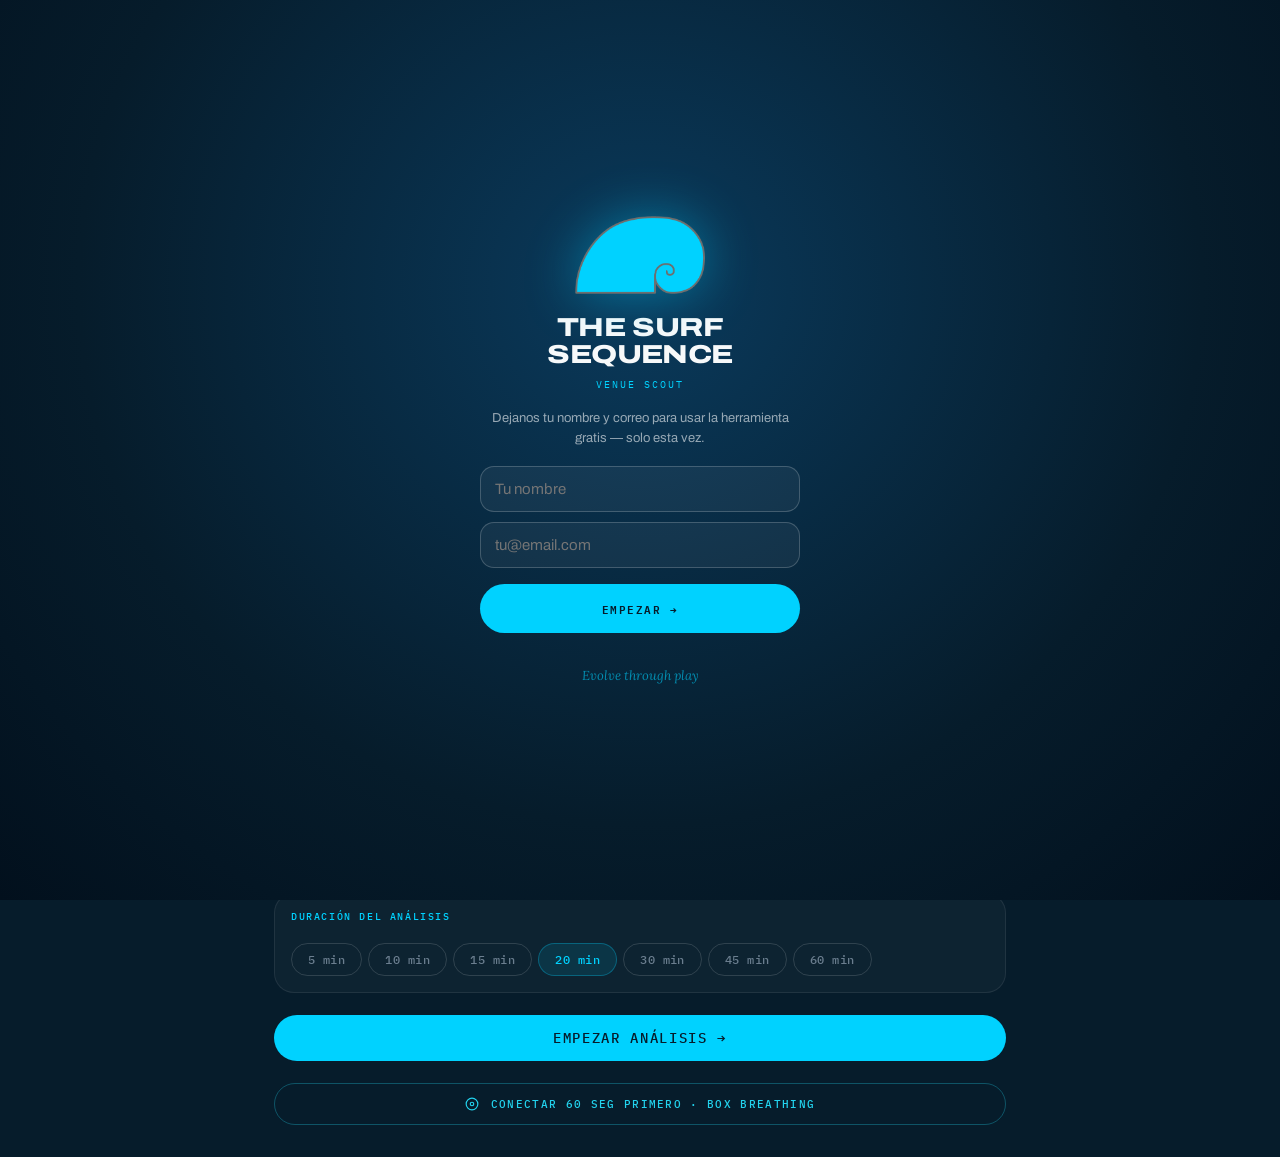
==== venue-scout/index.html @ 3d1662c9 "game: rider loses lineup position after catching; named peaks A-H (star tool, one-tap placement, per" ====
<!DOCTYPE html>
<html lang="es">
<head>
<meta charset="UTF-8">
<meta name="viewport" content="width=device-width, initial-scale=1, viewport-fit=cover, maximum-scale=1, user-scalable=no">
<meta name="apple-mobile-web-app-capable" content="yes">
<meta name="apple-mobile-web-app-status-bar-style" content="black-translucent">
<meta name="theme-color" content="#0A1628">
<title>Venue Scout · The Surf Sequence®</title>
<link rel="icon" href="tss-logo-wave.png?v=2" type="image/png">
<link rel="apple-touch-icon" href="tss-logo-wave.png?v=2">
<link rel="preconnect" href="https://fonts.googleapis.com">
<link rel="preconnect" href="https://fonts.gstatic.com" crossorigin>
<link href="https://fonts.googleapis.com/css2?family=Archivo:wdth,wght@75..125,400..900&family=IBM+Plex+Mono:wght@400;500;700&family=Lora:ital@1&display=swap" rel="stylesheet">
<style>
:root{
  --bg:#061C2B; --bg2:#0A2438; --bg3:#123049;
  --border:rgba(255,255,255,.08); --border2:rgba(255,255,255,.14);
  --text:#E8F0F5; --text-soft:#B8CCDF; --grey:#6B7E8F;
  --cyan:#00D2FF; --purple:#A855F7; --amber:#FFD166; --foam:#06D6A0; --coral:#FF6B6B;
  --gold:#F59E0B; --silver:#9CA3AF; --bronze:#B45309;
  --gold-text:#FCD34D; --silver-text:#D1D5DB; --bronze-text:#FBBF24;
}
*{box-sizing:border-box; -webkit-tap-highlight-color:transparent;}
html,body{margin:0; padding:0; background:var(--bg); color:var(--text); font-family:'Work Sans',system-ui,sans-serif; min-height:100vh; min-height:100dvh; overscroll-behavior:none; -webkit-font-smoothing:antialiased;}
h1,h2,h3{font-family:'Archivo',sans-serif; font-stretch:125%; text-transform:uppercase; letter-spacing:-0.02em; margin:0; font-weight:800;}
.serif{font-family:'Archivo',sans-serif; font-stretch:110%; font-weight:600; letter-spacing:.01em;}
button{font-family:inherit; cursor:pointer; border:none; background:none; color:inherit;}
input,textarea,select{font-family:inherit;}
.mono{font-family:'IBM Plex Mono',monospace;}

/* ---------- Layout ---------- */
.app{max-width:100%; min-height:100vh; min-height:100dvh; display:flex; flex-direction:column;}
.topbar{display:flex; justify-content:space-between; align-items:center; padding:16px 20px; border-bottom:1px solid var(--border); position:sticky; top:0; background:rgba(10,22,40,.94); backdrop-filter:blur(14px); -webkit-backdrop-filter:blur(14px); z-index:10;}
.brand-block{display:flex; align-items:center; gap:14px;}
.brand-logo{height:48px; width:auto; opacity:1;}
.brand-divider{width:1px; height:32px; background:var(--border2);}
.brand-tool{font-family:'Archivo',sans-serif; font-stretch:125%; font-weight:700; font-size:13px; color:var(--text-soft); letter-spacing:.6px; text-transform:uppercase;}
.brand-tool strong{color:var(--cyan); font-weight:700;}
.brand-ctx{font-family:'Work Sans',sans-serif; font-size:12px; color:var(--text-soft); display:none;}
.brand-ctx strong{color:var(--text); font-weight:600;}
@media(min-width:600px){ .brand-ctx{display:inline;} }
.menu-btn{padding:7px; border:1px solid var(--border2); border-radius:12px; color:var(--text-soft); display:inline-flex; align-items:center; justify-content:center; transition:all .15s;}
.menu-btn:hover{border-color:var(--cyan); color:var(--cyan);}
.menu-btn svg{width:16px; height:16px;}
.screen{padding:16px; flex:1; display:flex; flex-direction:column; gap:14px;}

/* ---------- Inputs ---------- */
.label{font-family:'IBM Plex Mono',monospace; font-size:10px; letter-spacing:.16em; text-transform:uppercase; color:var(--cyan); font-weight:500; margin-bottom:6px;}
.inp,.sel,.ta{width:100%; background:rgba(255,255,255,.04); border:1px solid var(--border2); border-radius:10px; padding:11px 14px; color:var(--text); font-size:14px;}
.inp:focus,.sel:focus,.ta:focus{outline:none; border-color:var(--cyan); background:rgba(0,210,255,.04);}
.ta{resize:vertical; min-height:64px; font-family:inherit;}

/* ---------- Chips ---------- */
.chips{display:flex; gap:6px; flex-wrap:wrap;}
.chip{font-family:'IBM Plex Mono',monospace; font-size:12px; letter-spacing:.04em; padding:8px 16px; border-radius:999px; background:rgba(0,210,255,.1); border:1.5px solid rgba(0,210,255,.3); color:var(--cyan); font-weight:500; cursor:pointer; user-select:none; transition:all .12s;}
.chip:active{transform:scale(.96);}
.chip.off{background:transparent; border:1px solid var(--border2); color:var(--grey);}
.chip.amber{background:rgba(245,158,11,.12); border-color:rgba(245,158,11,.4); color:var(--gold-text);}
.chip.purple{background:rgba(168,85,247,.12); border-color:rgba(168,85,247,.4); color:#C9B9E8;}

/* ---------- Buttons ---------- */
.btn{padding:13px 18px; border-radius:999px; font-family:'IBM Plex Mono',monospace; font-size:11px; letter-spacing:.12em; text-transform:uppercase; font-weight:500; transition:all .15s; display:inline-flex; align-items:center; justify-content:center; gap:6px;}
.btn:active{transform:scale(.97);}
.btn-cyan{background:var(--cyan); color:var(--bg);}
.btn-ghost{background:transparent; border:1px solid var(--border2); color:var(--text-soft);}
.btn-coral{background:rgba(252,165,165,.12); border:1px solid rgba(252,165,165,.4); color:var(--coral);}
.btn-block{width:100%;}
.btn-lg{padding:14px 18px; font-size:14px;}

/* ---------- Categories ---------- */
.cat-row{display:grid; grid-template-columns:1fr 1fr 1fr; gap:8px;}
.cat{padding:14px 6px; border-radius:12px; text-align:center; cursor:pointer; user-select:none; transition:all .15s; border:2.5px solid transparent;}
.cat:active{transform:scale(.97);}
.cat.on{transform:scale(1.03); box-shadow:0 0 0 3px rgba(255,255,255,.18);}
.cat-mejor{background:rgba(245,158,11,.18); border-color:var(--gold);}
.cat-media{background:rgba(156,163,175,.16); border-color:var(--silver);}
.cat-otra{background:rgba(180,83,9,.18); border-color:var(--bronze);}
.cat-lbl{font-size:11px; font-weight:700; letter-spacing:.8px;}
.cat-num{font-size:22px; font-weight:700; font-family:'IBM Plex Mono',monospace; margin-top:4px; line-height:1;}
.cat-mejor .cat-lbl,.cat-mejor .cat-num{color:var(--gold-text);}
.cat-media .cat-lbl,.cat-media .cat-num{color:var(--silver-text);}
.cat-otra .cat-lbl,.cat-otra .cat-num{color:var(--bronze-text);}

/* ---------- Toolbar ---------- */
.toolbar{display:flex; gap:6px; overflow-x:auto; -webkit-overflow-scrolling:touch; padding-bottom:4px;} .toolbar>*{flex:0 0 auto; min-width:62px;}
.tool{padding:9px 4px; border-radius:12px; text-align:center; font-size:10px; font-weight:700; border:1px solid var(--border2); color:var(--text-soft); cursor:pointer; user-select:none; letter-spacing:.4px; transition:all .12s; line-height:1.1;}
.tool:active{transform:scale(.96);}
.tool svg{display:block; margin:0 auto 3px; width:16px; height:16px;}
.tool.on{background:rgba(255,255,255,.08); border-color:currentColor;}
.tool.out{color:var(--purple);}
.tool.in{color:var(--gold);}
.tool.ori{color:var(--cyan);}
.tool.del{color:var(--coral);}
.tool.misma{color:var(--cyan); border-color:rgba(0,210,255,.4); background:rgba(0,210,255,.08);}

/* ---------- Timer ---------- */
.timer-bar{display:flex; justify-content:space-between; align-items:center; gap:12px;}
.timer-big{font-size:40px; font-weight:800; color:var(--text); font-family:'Archivo',sans-serif; font-stretch:125%; line-height:1;}
.timer-sub{font-size:11px; color:var(--grey); margin-top:3px;}
.timer-stop{font-size:13px; color:var(--coral); font-weight:600; padding:8px 14px; border:1px solid rgba(252,165,165,.4); border-radius:12px;}
.timer-warn{color:var(--gold-text) !important;}

/* ---------- Map ---------- */
.map-wrap{position:relative; background:#021126; border-radius:14px; overflow:hidden; touch-action:pan-y;}
.map-wrap svg{display:block; width:100%; height:auto; touch-action:pan-y; max-height:52vh;}
.map-wrap.drawing-mode, .map-wrap.drawing-mode svg{touch-action:none;}
.map-meta{display:flex; justify-content:space-between; align-items:center; font-size:11px; color:var(--grey); padding:4px 2px; font-family:'IBM Plex Mono',monospace;}
@media (min-width:1024px){
  .map-wrap svg{max-height:none;}
}

/* ---------- Section ---------- */
.section{background:rgba(247,249,250,.03); border:1px solid var(--border); border-radius:20px; padding:16px;}
.section-h{display:flex; justify-content:space-between; align-items:center; margin-bottom:10px;}
.section-t{font-family:'IBM Plex Mono',monospace; text-transform:uppercase; letter-spacing:.16em; font-weight:500; font-size:10px; color:var(--cyan); margin-bottom:10px;}

/* ---------- Recent waves list ---------- */
.recent{max-height:120px; overflow-y:auto; display:flex; flex-direction:column; gap:4px;}
.recent-item{display:flex; justify-content:space-between; align-items:center; padding:6px 10px; background:rgba(255,255,255,.04); border-radius:6px; font-size:12px;}
.recent-coord{font-family:'IBM Plex Mono',monospace; font-weight:700;}
.recent-time{color:var(--grey); font-size:11px;}

/* ---------- Modal ---------- */
.modal-overlay{position:fixed; inset:0; background:rgba(0,0,0,.78); display:flex; align-items:center; justify-content:center; z-index:200; backdrop-filter:blur(8px); padding:20px;}
.modal{background:var(--bg2); border:1px solid rgba(0,210,255,.2); border-radius:24px; padding:20px 20px 22px; max-width:440px; width:100%; max-height:90vh; overflow-y:auto;}
.modal-h{display:flex; justify-content:space-between; align-items:flex-start; gap:10px; margin-bottom:14px;}
.modal-t{font-family:'Archivo',sans-serif; font-stretch:125%; text-transform:uppercase; font-size:17px; font-weight:800;}
.modal-x{font-size:22px; color:var(--grey); padding:0 6px;}

/* ---------- Report ---------- */
.report-block{background:rgba(255,255,255,.025); border:1px solid var(--border); border-left:4px solid var(--gold); border-radius:0 12px 12px 0; padding:0; margin-bottom:10px; overflow:hidden;}
.report-block.silver{border-left-color:var(--silver);}
.report-block.bronze{border-left-color:var(--bronze);}
.report-cat-banner{display:flex; justify-content:space-between; align-items:center; padding:8px 14px; background:rgba(245,158,11,.08); border-bottom:1px solid var(--border);}
.report-block.silver .report-cat-banner{background:rgba(156,163,175,.06);}
.report-block.bronze .report-cat-banner{background:rgba(180,83,9,.06);}
.report-cat-lbl{font-size:11px; font-weight:700; letter-spacing:1px; color:var(--gold-text);}
.report-block.silver .report-cat-lbl{color:var(--silver-text);}
.report-block.bronze .report-cat-lbl{color:var(--bronze-text);}
.report-cat-meta{font-size:11px; color:var(--text-soft); font-family:'IBM Plex Mono',monospace;}
.report-hero{padding:18px 16px 14px; text-align:center;}
.report-hero-coord{font-family:'IBM Plex Mono',monospace; font-size:44px; font-weight:700; color:var(--gold-text); line-height:.95; letter-spacing:-.02em;}
.report-block.silver .report-hero-coord{color:var(--silver-text);}
.report-block.bronze .report-hero-coord{color:var(--bronze-text);}
.report-hero-arrow{color:var(--text-soft); font-size:22px; font-weight:300; margin:0 12px;}
.report-hero-time{font-family:'IBM Plex Mono',monospace; font-size:24px; font-weight:600; color:var(--text);}
.report-hero-row{display:flex; align-items:baseline; justify-content:center; flex-wrap:wrap;}
.report-hero-sub{font-size:13px; color:var(--text-soft); margin-top:6px; line-height:1.4;}
.report-hero-sub strong{color:var(--text); font-weight:500;}
.report-strip{display:flex; gap:8px; padding:10px 14px; border-top:1px solid var(--border); flex-wrap:wrap;}
.report-pill{font-size:11px; padding:4px 10px; border-radius:14px; background:rgba(255,255,255,.04); border:1px solid var(--border); color:var(--text-soft);}
.report-pill strong{color:var(--text); font-weight:600;}
.report-pill.foam{background:rgba(52,211,153,.12); border-color:rgba(52,211,153,.3); color:var(--foam);}
.report-pill.amber{background:rgba(245,158,11,.12); border-color:rgba(245,158,11,.3); color:var(--gold-text);}
.report-pill.coral{background:rgba(252,165,165,.12); border-color:rgba(252,165,165,.3); color:var(--coral);}
.report-alt-section{padding:10px 14px 14px; border-top:1px solid var(--border);}
.report-alt-title{font-size:10px; font-weight:700; letter-spacing:1.2px; color:var(--cyan); margin-bottom:8px;}
.report-alt-row{display:flex; align-items:center; gap:10px; padding:8px 0; font-size:12px; color:var(--text-soft);}
.report-alt-row + .report-alt-row{border-top:1px dashed var(--border);}
.report-alt-num{display:inline-flex; align-items:center; justify-content:center; width:22px; height:22px; background:rgba(0,210,255,.15); color:var(--cyan); border-radius:50%; font-family:'IBM Plex Mono',monospace; font-size:11px; font-weight:700; flex-shrink:0;}
.report-alt-coord{font-family:'IBM Plex Mono',monospace; font-weight:700; color:var(--text); min-width:42px;}
.report-alt-refs{flex:1; min-width:0; color:var(--grey); font-size:11px;}
.report-alt-data{font-family:'IBM Plex Mono',monospace; font-size:11px; color:var(--text-soft);}
.plan-card{background:rgba(0,210,255,.08); border:1px solid rgba(0,210,255,.3); border-radius:12px; padding:14px 16px; margin-top:14px;}
.plan-h{font-size:11px; font-weight:700; color:var(--cyan); letter-spacing:1px; margin-bottom:8px;}
.plan-line{font-size:13px; color:var(--text-soft); margin-top:5px; line-height:1.5;}
.plan-line strong{color:var(--text); font-weight:600;}
.plan-line.win strong{color:var(--foam);}

/* ---------- Score sliders ---------- */
.score-row{display:grid; grid-template-columns:30px 1fr 50px; align-items:center; gap:12px; margin-bottom:10px;}
.score-row input[type=range]{width:100%; -webkit-appearance:none; background:transparent;}
.score-row input[type=range]::-webkit-slider-runnable-track{height:8px; background:rgba(255,255,255,.08); border-radius:4px;}
.score-row input[type=range]::-webkit-slider-thumb{-webkit-appearance:none; width:20px; height:20px; border-radius:50%; background:var(--cyan); margin-top:-6px; box-shadow:0 0 0 3px rgba(0,210,255,.18);}
.score-val{font-family:'IBM Plex Mono',monospace; font-weight:700; text-align:right; font-size:15px;}

/* ---------- Empty ---------- */
.empty{text-align:center; padding:40px 20px; color:var(--grey);}

/* ---------- Tablet landscape (≥1024px, landscape) ---------- */
@media (min-width:1024px){
  .app{flex-direction:column;}
  .topbar{padding:14px 24px;}
  .brand{font-size:14px;}
  .screen{padding:20px 24px 32px; max-width:1280px; width:100%; margin:0 auto;}
  .screen.observe{display:grid; grid-template-columns:minmax(440px, 1fr) minmax(520px, 1.05fr); gap:20px; align-items:start;}
  .screen.observe > .section:first-of-type{grid-column:1; grid-row:1;}
  .screen.observe > .map-wrap{grid-column:2; grid-row:1 / span 2; position:sticky; top:80px; max-height:calc(100vh - 100px); display:flex; align-items:center;}
  .screen.observe > .map-wrap svg{max-height:calc(100vh - 100px); width:100%; height:auto; max-width:none;}
  .screen.observe > .section:last-of-type{grid-column:1; grid-row:2;}
  .screen.setup, .screen.report{max-width:780px;}
  .cat{padding:18px 6px;}
  .cat-lbl{font-size:13px;}
  .cat-num{font-size:28px; margin-top:6px;}
  .tool{padding:11px 4px; font-size:11px;}
  .tool svg{width:18px; height:18px;}
  .timer-big{font-size:52px;}
  .timer-stop{font-size:14px; padding:10px 18px;}
}
@media (min-width:1280px){
  .screen.observe{grid-template-columns:minmax(480px, 1fr) minmax(620px, 1.15fr);}
}

/* Hide scrollbar */
.recent::-webkit-scrollbar{width:5px;}
.recent::-webkit-scrollbar-thumb{background:rgba(255,255,255,.1); border-radius:5px;}

/* SVG cell highlight on tap */
.cell-hit{fill:rgba(0,210,255,.18); transition:opacity .2s; pointer-events:none;}

/* Toast */
.toast{position:fixed; bottom:24px; left:50%; transform:translateX(-50%); background:var(--bg3); border:1px solid var(--cyan); color:var(--text); padding:10px 18px; border-radius:24px; font-size:13px; font-weight:600; z-index:500; box-shadow:0 6px 24px rgba(0,0,0,.4); animation:toastIn .3s ease-out;}
@keyframes toastIn{from{opacity:0; transform:translate(-50%,12px);} to{opacity:1; transform:translate(-50%,0);}}

/* Box breathing screen */
.breath-screen{position:fixed; inset:0; background:radial-gradient(ellipse at center, #0a3a5c 0%, #021126 70%, #000a18 100%); display:flex; flex-direction:column; align-items:center; justify-content:center; z-index:900; padding:24px;}
.breath-intro{font-family:'Archivo',sans-serif; font-stretch:125%; font-weight:800; text-transform:uppercase; letter-spacing:-0.01em; font-size:24px; color:var(--text); text-align:center; line-height:1.15; max-width:520px; margin-bottom:10px;}
.breath-tagline{font-family:'Lora',serif; font-style:italic; font-size:14px; color:rgba(0,210,255,.75); text-align:center; margin-bottom:26px;}
.breath-logo{height:40px; width:auto; margin-bottom:22px; opacity:.95;}
.breath-circle-wrap{position:relative; width:240px; height:240px; display:flex; align-items:center; justify-content:center;}
.breath-circle{position:absolute; width:120px; height:120px; border-radius:50%; background:rgba(0,210,255,.12); border:2px solid rgba(0,210,255,.55); transition:transform 4s cubic-bezier(.5,.0,.5,1), background 4s ease, border-color 4s ease;}
.breath-circle.in{transform:scale(1.9); background:rgba(34,211,238,.25); border-color:#22D3EE;}
.breath-circle.hold{transform:scale(1.9); background:rgba(34,211,238,.18); border-color:#22D3EE;}
.breath-circle.out{transform:scale(1); background:rgba(0,210,255,.12); border-color:rgba(0,210,255,.55);}
.breath-circle.holdout{transform:scale(1); background:rgba(0,210,255,.08); border-color:rgba(0,210,255,.4);}
.breath-phase{position:absolute; font-family:'IBM Plex Mono',monospace; font-weight:500; letter-spacing:.2em; text-transform:uppercase; font-size:20px; color:var(--text); pointer-events:none;}
.breath-meta{margin-top:32px; font-family:'IBM Plex Mono',monospace; font-size:12px; color:var(--text-soft); letter-spacing:1.5px;}
.breath-skip{margin-top:24px; font-size:12px; color:var(--text-soft); padding:8px 18px; border:1px solid var(--border2); border-radius:20px; transition:all .15s;}
.breath-skip:hover{color:var(--text); border-color:var(--text-soft);}
</style>
</head>
<body>
<div id="brandSplash" style="position:fixed;inset:0;z-index:9999;background:radial-gradient(ellipse at 50% 32%, #0a3a5c 0%, #061C2B 62%, #02101d 100%);display:flex;flex-direction:column;align-items:center;justify-content:center;animation:splashOut .5s ease 1.9s forwards;pointer-events:none;">
  <img src="tss-wave.png?v=1" alt="" style="width:190px;height:auto;filter:drop-shadow(0 0 34px rgba(0,210,255,.4));">
  <div style="font-family:'Archivo',sans-serif;font-stretch:125%;font-weight:800;text-transform:uppercase;letter-spacing:-0.02em;font-size:34px;line-height:1.04;color:#F7F9FA;text-align:center;margin-top:26px;">The Surf<br>Sequence</div>
  <div style="font-family:'IBM Plex Mono',monospace;text-transform:uppercase;letter-spacing:.2em;font-size:11px;color:#00D2FF;margin-top:14px;">Venue Scout</div>
  <div style="font-family:'Lora',serif;font-style:italic;font-size:14px;color:rgba(0,210,255,.7);margin-top:24px;">Evolve through play</div>
</div>
<style>@keyframes splashOut{to{opacity:0;visibility:hidden;}}</style>
<div class="app" id="app"></div>

<script>
/* ════════════════════════════════════════════════════════════════════
   VENUE SCOUT · TSS — standalone v1
   Una herramienta de análisis de spots para coach/atleta de surf comp.
   Estado en localStorage. Sin red. Funciona offline en la beach.
   ════════════════════════════════════════════════════════════════════ */

const STORAGE_KEY = 'tss_venue_scout_v1';
const GRID_ROWS = 17;
const GRID_COLS = 15;
const ROW_LETTERS = ['A','B','C','D','E','F','G','H','J','K','L','M','N','O','P','Q','R'].slice(0, GRID_ROWS);

/* Catálogo de hazards. Cada uno tiene: id (persistente), label, svg (paths Lucide-style
   dentro de un viewBox 24×24), color, cat (agrupación en el modal). El svg se renderiza
   escalado dentro de un círculo del color en el mapa. */
const HAZARDS = [
  { id:'rip',      label:'Corriente',    cat:'Peligros físicos',   color:'#00D2FF', directional:true, svg:'<line x1="12" y1="21" x2="12" y2="6"/><polyline points="6 12 12 6 18 12"/><polyline points="6 18 12 12 18 18"/>' },
  { id:'rocks',    label:'Piedras',      cat:'Peligros físicos',   color:'#B8CCDF', svg:'<ellipse cx="7" cy="17" rx="4.5" ry="3.5"/><ellipse cx="15" cy="13" rx="6" ry="4.5"/><ellipse cx="20" cy="18" rx="3" ry="2.5"/>' },
  { id:'coral',    label:'Coral / fondo',cat:'Peligros físicos',   color:'#FCA5A5', svg:'<path d="M12 22V10"/><path d="M12 14c-2-2-4-2-5 0"/><path d="M12 14c2-2 4-2 5 0"/><path d="M12 18c-2-2-3.5-2-5 0"/><path d="M12 18c2-2 3.5-2 5 0"/><circle cx="12" cy="8" r="2"/>' },
  { id:'danger',   label:'Peligro',      cat:'Peligros físicos',   color:'#F59E0B', svg:'<path d="m21.73 18-8-14a2 2 0 0 0-3.48 0l-8 14A2 2 0 0 0 4 21h16a2 2 0 0 0 1.73-3Z"/><line x1="12" y1="9" x2="12" y2="13"/><line x1="12" y1="17" x2="12.01" y2="17"/>' },
  { id:'crowd',    label:'Crowd',        cat:'Otros humanos',      color:'#A855F7', svg:'<path d="M16 21v-2a4 4 0 0 0-4-4H6a4 4 0 0 0-4 4v2"/><circle cx="9" cy="7" r="4"/><path d="M22 21v-2a4 4 0 0 0-3-3.87"/><path d="M16 3.13a4 4 0 0 1 0 7.75"/>' },
  { id:'judges',   label:'Jueces',       cat:'Otros humanos',      color:'#00D2FF', svg:'<path d="m14 12-8.5 8.5a2.12 2.12 0 1 1-3-3L11 9"/><path d="M15 13 9 7l4-4 6 6h3a8 8 0 0 1-7 7z"/>' },
  { id:'buoy',     label:'Boya',         cat:'Otros humanos',      color:'#E8F0F5', svg:'<circle cx="12" cy="12" r="10"/><line x1="22" y1="12" x2="18" y2="12"/><line x1="6" y1="12" x2="2" y2="12"/><line x1="12" y1="6" x2="12" y2="2"/><line x1="12" y1="22" x2="12" y2="18"/>' },
  { id:'camera',   label:'Cámara',       cat:'Otros humanos',      color:'#6B7E8F', svg:'<path d="M23 19a2 2 0 0 1-2 2H3a2 2 0 0 1-2-2V8a2 2 0 0 1 2-2h4l2-3h6l2 3h4a2 2 0 0 1 2 2z"/><circle cx="12" cy="13" r="4"/>' },
  { id:'marine',   label:'Vida marina',  cat:'Naturaleza y agua',  color:'#34D399', svg:'<path d="M6.5 12c.94-3.46 4.94-6 8.5-6 3.56 0 6.06 2.54 7 6-.94 3.47-3.44 6-7 6s-7.56-2.53-8.5-6Z"/><path d="M18 12v.5"/><path d="M16 17.93a9.77 9.77 0 0 1 0-11.86"/><path d="M7 10.67C7 8 5.58 5.97 2.73 5.5c-1 1.5-1 5 .23 6.5-1.24 1.5-1.24 5-.23 6.5C5.58 18.03 7 16 7 13.33"/>' },
  { id:'freshwater',label:'Agua dulce',  cat:'Naturaleza y agua',  color:'#00D2FF', svg:'<path d="M12 22a7 7 0 0 0 7-7c0-2-1-3.9-3-5.5s-3.5-4-4-6.5c-.5 2.5-2 4.9-4 6.5C6 11.1 5 13 5 15a7 7 0 0 0 7 7z"/>' },
  { id:'wind',     label:'Viento',       cat:'Naturaleza y agua',  color:'#B8CCDF', svg:'<path d="M17.7 7.7a2.5 2.5 0 1 1 1.8 4.3H2"/><path d="M9.6 4.6A2 2 0 1 1 11 8H2"/><path d="M12.6 19.4A2 2 0 1 0 14 16H2"/>' },
  { id:'lifeguard',label:'Salvavidas',   cat:'Seguridad',          color:'#34D399', svg:'<circle cx="12" cy="12" r="10"/><path d="m4.93 4.93 4.24 4.24"/><path d="m14.83 9.17 4.24-4.24"/><path d="m14.83 14.83 4.24 4.24"/><path d="m9.17 14.83-4.24 4.24"/><circle cx="12" cy="12" r="4"/>' },
  { id:'safeentry',label:'Entrada segura',cat:'Seguridad',         color:'#34D399', svg:'<path d="M20 13c0 5-3.5 7.5-7.66 8.95a1 1 0 0 1-.67-.01C7.5 20.5 4 18 4 13V6a1 1 0 0 1 1-1c2 0 4.5-1.2 6.24-2.72a1.17 1.17 0 0 1 1.52 0C14.51 3.81 17 5 19 5a1 1 0 0 1 1 1z"/><path d="m9 12 2 2 4-4"/>' },
  { id:'meeting',  label:'Punto reunión',cat:'Seguridad',          color:'#F59E0B', svg:'<path d="M18 21a8 8 0 0 0-16 0"/><circle cx="10" cy="8" r="5"/><path d="M22 20c0-3.37-2-6.5-4-8a5 5 0 0 0-.45-8.3"/>' },
];
const HAZARD_MAP = Object.fromEntries(HAZARDS.map(h => [h.id, h]));

/* Belts TSS · el belt del atleta lleva implícito nivel, capacidades y qué olas debería buscar.
   Reemplaza al bloque anterior de nivel/objetivo/intención/hazards del perfil (v1.7). */
const BELTS = [
  { id:'white',  label:'Blanca',   color:'#E8F0F5', txt:'#0A1628' },
  { id:'yellow', label:'Amarilla', color:'#F5C518', txt:'#0A1628' },
  { id:'blue',   label:'Azul',     color:'#1E6FBF', txt:'#FFFFFF' },
  { id:'purple', label:'Morada',   color:'#7B4FBE', txt:'#FFFFFF' },
  { id:'brown',  label:'Marrón',   color:'#7D4E27', txt:'#FFFFFF' },
  { id:'black',  label:'Negra',    color:'#111111', txt:'#FFFFFF' },
];
const BELT_MAP = Object.fromEntries(BELTS.map(b => [b.id, b]));

let state = {
  screen: 'setup',
  config: { spotName: '', date: todayStr(), conditions: { sizeFt:5, tideLevel:60, tideDir:'bajando', wind:'offshore suave', period:'14s' }, durationMin: 20, mode: 'comp', surferProfile: { name:'', belt:null } },
  map: { lines: { outside:null, inside:null, orilla:null }, refs: [], photoDataUrl:null, photoOpacity:0.7, freehand:[], entryPoint:null, exitPoint:null, hazards:[] },
  waves: [],   // { id, gridCol(1-12), gridRow(1-N), category('mejor'|'media'|'otra'), ts(ms desde inicio), absTime }
  timer: { startedAt:null, durationMs:null, paused:false, finished:false },
  activeMode: 'mejor',  // mejor | media | otra | line-out | line-in | line-ori | ref | erase | draw
  activeDirection: null,  // 'L' | 'R' | null — sticky modifier; cada wave hereda este valor
  activePrediction: null, // {col, row} — predicción pendiente esperando próxima MEJOR
  predictionStats: { tried:0, hit:0, near:0 },
  pendingLineStart: null,
  pendingRipStart: null,   // {x,y} · primer tap para dibujar corriente direccional
  closing: { description:'', scores: { mejor:8.5, media:6.5, otra:5.0 }, heatObjective:14.5, heatDurationMin:25 },
  rapidMode: true  // true (default) = tap primero, asignás score después · el score auto-clasifica
};

function todayStr(){ const d=new Date(); return d.getFullYear()+'-'+String(d.getMonth()+1).padStart(2,'0')+'-'+String(d.getDate()).padStart(2,'0'); }
function nowMs(){ return Date.now(); }
function fmtMMSS(ms){ if(ms<0) ms=0; const s=Math.floor(ms/1000); return String(Math.floor(s/60)).padStart(2,'0')+':'+String(s%60).padStart(2,'0'); }
function fmtHM(ms){ const s=Math.floor(ms/1000); const m=Math.floor(s/60); const sec=s%60; return m+':'+String(sec).padStart(2,'0'); }
function fmtClock(d){ d=new Date(d); return String(d.getHours()).padStart(2,'0')+':'+String(d.getMinutes()).padStart(2,'0')+':'+String(d.getSeconds()).padStart(2,'0'); }
function uid(){ return Math.random().toString(36).slice(2,10); }
function colToLetter(c){ /* placeholder, columnas siguen siendo numéricas */ return c; }
function rowToLetter(r){ return ROW_LETTERS[r-1] || '?'; }
function pointToCell(pt){
  if(!pt) return null;
  const cellW = MAP_W / GRID_COLS;
  const cellH = MAP_H / GRID_ROWS;
  const col = Math.max(1, Math.min(GRID_COLS, Math.floor(pt.x / cellW) + 1));
  const row = Math.max(1, Math.min(GRID_ROWS, Math.floor(pt.y / cellH) + 1));
  return rowToLetter(row) + col;
}
function coordLbl(w){ return rowToLetter(w.gridRow)+w.gridCol; }

function save(){ try{ localStorage.setItem(STORAGE_KEY, JSON.stringify(state)); }catch(e){ console.warn(e); } }
function load(){
  try{
    const s = localStorage.getItem(STORAGE_KEY);
    if(!s) return;
    const parsed = JSON.parse(s);
    if(!parsed || !parsed.screen) return;
    // Migración v1 → v1.1: condiciones de string a slider numérico
    const c = parsed.config && parsed.config.conditions;
    if(c){
      if(c.size !== undefined && c.sizeFt === undefined){
        const m = String(c.size).match(/([\d.]+)/);
        const meters = m ? parseFloat(m[1]) : 1.5;
        c.sizeFt = Math.max(1, Math.min(12, Math.round(meters * 3.28)));
        delete c.size;
      }
      if(c.tide !== undefined && c.tideLevel === undefined){
        const tideMap = { 'baja':10, 'media':50, 'alta':90 };
        c.tideLevel = tideMap[c.tide] !== undefined ? tideMap[c.tide] : 50;
        c.tideDir = c.tide === 'subiendo' ? 'subiendo' : c.tide === 'bajando' ? 'bajando' : 'parada';
        delete c.tide;
      }
      if(c.sizeFt === undefined) c.sizeFt = 5;
      if(c.tideLevel === undefined) c.tideLevel = 60;
      if(c.tideDir === undefined) c.tideDir = 'bajando';
    }
    // Migración v1.4 → v1.5: agregar map.hazards si no existe
    if(parsed.map && !Array.isArray(parsed.map.hazards)) parsed.map.hazards = [];
    // Migración v1.5 → v1.6: modo de análisis + perfil del surfista
    if(parsed.config){
      if(!parsed.config.mode) parsed.config.mode = 'comp';
      if(!parsed.config.surferProfile) parsed.config.surferProfile = { name:'', belt:null };
      const sp = parsed.config.surferProfile;
      // Migración v1.7 → v1.8: colapsar el perfil a solo name+belt. Los campos
      // level/focus/intention/goal/conditionsMatch/hazards se descartan (el belt
      // ya lleva implícito el nivel según método TSS). Los hazards del reporte
      // vienen de state.map.hazards, no del setup.
      if(sp.belt === undefined) sp.belt = null;
      ['level','focus','intention','goal','conditionsMatch','hazards','concerns'].forEach(k => { if(k in sp) delete sp[k]; });
    }
    state = parsed;
  } catch(e){ console.warn('load() failed', e); }
}
function reset(){ if(!confirm('¿Borrar el análisis actual y empezar de cero?')) return; localStorage.removeItem(STORAGE_KEY); location.reload(); }

function openAppMenu(){
  let m = document.querySelector('.modal-overlay'); if(m) m.remove();
  m = document.createElement('div'); m.className='modal-overlay';
  m.innerHTML = `<div class="modal" style="max-width:340px;">
    <div class="modal-h">
      <div>
        <div class="modal-t">Opciones</div>
        <div style="font-size:11px;color:var(--grey);margin-top:2px;font-family:'IBM Plex Mono',monospace;">v1.4</div>
      </div>
      <button class="modal-x" onclick="this.closest('.modal-overlay').remove()">×</button>
    </div>
    <div style="display:flex;flex-direction:column;gap:6px;">
      ${state.screen!=='setup' ? `<button class="btn btn-ghost btn-block" style="justify-content:flex-start;padding:14px 16px;" onclick="this.closest('.modal-overlay').remove();state.screen='setup';save();render();"><svg width="16" height="16" viewBox="0 0 24 24" fill="none" stroke="currentColor" stroke-width="2" style="margin-right:10px;"><polyline points="15 18 9 12 15 6"/></svg>Volver al setup</button>`:''}
      <button class="btn btn-ghost btn-block" style="justify-content:space-between;padding:14px 16px;" onclick="toggleRapidMode(this)">
        <span style="display:inline-flex;align-items:center;"><svg width="16" height="16" viewBox="0 0 24 24" fill="none" stroke="currentColor" stroke-width="2" stroke-linecap="round" stroke-linejoin="round" style="margin-right:10px;"><polygon points="13 2 3 14 12 14 11 22 21 10 12 10 13 2"/></svg>Score auto-clasifica · tap primero, score después</span>
        <span style="font-size:11px;padding:3px 10px;border-radius:12px;background:${state.rapidMode?'rgba(52,211,153,.18)':'rgba(255,255,255,.06)'};color:${state.rapidMode?'var(--foam)':'var(--text-soft)'};font-weight:700;">${state.rapidMode?'ON':'OFF'}</span>
      </button>
      <button class="btn btn-ghost btn-block" style="justify-content:flex-start;padding:14px 16px;" onclick="this.closest('.modal-overlay').remove();window.print();"><svg width="16" height="16" viewBox="0 0 24 24" fill="none" stroke="currentColor" stroke-width="2" style="margin-right:10px;"><polyline points="6 9 6 2 18 2 18 9"/><path d="M6 18H4a2 2 0 0 1-2-2v-5a2 2 0 0 1 2-2h16a2 2 0 0 1 2 2v5a2 2 0 0 1-2 2h-2"/><rect x="6" y="14" width="12" height="8"/></svg>Imprimir / guardar PDF</button>
      <button class="btn btn-coral btn-block" style="justify-content:flex-start;padding:14px 16px;" onclick="this.closest('.modal-overlay').remove();reset();"><svg width="16" height="16" viewBox="0 0 24 24" fill="none" stroke="currentColor" stroke-width="2" style="margin-right:10px;"><polyline points="3 6 5 6 21 6"/><path d="M19 6v14a2 2 0 0 1-2 2H7a2 2 0 0 1-2-2V6"/></svg>Nuevo análisis (borra el actual)</button>
    </div>
    <div style="margin-top:14px;padding-top:14px;border-top:1px solid var(--border);font-size:10px;color:var(--grey);text-align:center;letter-spacing:.5px;line-height:1.6;">
      The Surf Sequence®<br>
      <span style="font-family:'IBM Plex Mono',monospace;font-size:9px;">venue scout · standalone</span>
    </div>
  </div>`;
  m.onclick = e => { if(e.target===m) m.remove(); };
  document.body.appendChild(m);
}

function toast(msg, ms=1800){ const t=document.createElement('div'); t.className='toast'; t.textContent=msg; document.body.appendChild(t); setTimeout(()=>t.remove(), ms); }

/* ════════════════════════════════════════════════════════════════════
   RENDER ROUTER
   ════════════════════════════════════════════════════════════════════ */
function render(){
  const app = document.getElementById('app');
  const ctx = state.config.spotName
    ? `<span class="brand-ctx"><strong>${esc(state.config.spotName)}</strong>${state.screen!=='setup'?` · ${state.config.date}`:''}</span>`
    : '';
  const topbar = `<header class="topbar">
    <div class="brand-block">
      <img src="tss-wave.png?v=1" alt="The Surf Sequence" style="height:40px;width:auto;">
      <div>
        <div style="font-family:'Archivo',sans-serif;font-stretch:125%;font-weight:800;text-transform:uppercase;letter-spacing:-0.02em;font-size:16px;line-height:1;color:var(--text);">The Surf Sequence</div>
        <div style="font-family:'IBM Plex Mono',monospace;text-transform:uppercase;letter-spacing:.18em;font-size:9px;color:var(--cyan);margin-top:4px;">Venue Scout · análisis táctico</div>
      </div>
    </div>
    <div style="display:flex;gap:10px;align-items:center;">
      ${ctx}
      <button class="menu-btn" onclick="openAppMenu()" aria-label="Menu" title="Opciones">
        <svg viewBox="0 0 24 24" fill="none" stroke="currentColor" stroke-width="2" stroke-linecap="round" stroke-linejoin="round"><line x1="3" y1="6" x2="21" y2="6"/><line x1="3" y1="12" x2="21" y2="12"/><line x1="3" y1="18" x2="21" y2="18"/></svg>
      </button>
    </div>
  </header>`;
  let body = '';
  if(state.screen === 'setup') body = renderSetup();
  else if(state.screen === 'observe') body = renderObserve();
  else if(state.screen === 'report') body = renderReport();
  app.innerHTML = topbar + body;
  if(state.screen === 'observe') attachMapHandlers();
}

/* ════════════════════════════════════════════════════════════════════
   1. SETUP
   ════════════════════════════════════════════════════════════════════ */
const WIND_OPTS = ['offshore fuerte','offshore suave','sin viento','onshore suave','onshore fuerte','crosshore'];
const PERIOD_OPTS = ['<8s','8-10s','10-12s','12-14s','14s','15-17s','17s+'];
const DUR_OPTS = [5,10,15,20,30,45,60];

function sizeLabel(ft){
  ft = Number(ft) || 0;
  let qual = '';
  if(ft<=1.5) qual = 'ankle';
  else if(ft<=2.5) qual = 'knee';
  else if(ft<=3.5) qual = 'waist';
  else if(ft<=5) qual = 'chest';
  else if(ft<=7) qual = 'overhead';
  else if(ft<=10) qual = 'double overhead';
  else qual = 'XXL';
  return `${ft} ft · ${qual}`;
}
function tideLabel(level, dir){
  level = Number(level)||0;
  let where = '';
  if(level<=12) where = 'baja';
  else if(level<=30) where = 'media-baja';
  else if(level<=45) where = 'media';
  else if(level<=60) where = 'media';
  else if(level<=80) where = 'media-alta';
  else if(level<=92) where = 'casi alta';
  else where = 'alta';
  return dir==='parada' ? `${where} (parada)` : `${where} ${dir}`;
}

function renderSetup(){
  const c = state.config;
  const mode = c.mode || 'comp';
  const sp = c.surferProfile || { name:'', level:'intermedio', goal:'sesión relajada', concerns:[] };
  return `<main class="screen setup">
    <section class="section">
      <div class="section-h"><div class="section-t">Tipo de análisis</div></div>
      <div style="display:grid;grid-template-columns:1fr 1fr;gap:8px;">
        <button onclick="setAnalysisMode('comp')" style="padding:14px 10px;border-radius:12px;border:2px solid ${mode==='comp'?'var(--cyan)':'var(--border)'};background:${mode==='comp'?'rgba(0,210,255,.08)':'rgba(255,255,255,.02)'};color:var(--text);text-align:left;cursor:pointer;">
          <div style="display:flex;align-items:center;gap:6px;margin-bottom:4px;">
            <svg width="18" height="18" viewBox="0 0 24 24" fill="none" stroke="${mode==='comp'?'#00D2FF':'#B8CCDF'}" stroke-width="2" stroke-linecap="round" stroke-linejoin="round"><path d="M6 9H4.5a2.5 2.5 0 0 1 0-5H6"/><path d="M18 9h1.5a2.5 2.5 0 0 0 0-5H18"/><path d="M4 22h16"/><path d="M18 2H6v7a6 6 0 0 0 12 0V2Z"/></svg>
            <div style="font-weight:700;font-size:13px;color:${mode==='comp'?'var(--cyan)':'var(--text)'};">COMPETENCIA</div>
          </div>
          <div style="font-size:11px;color:var(--text-soft);line-height:1.35;">Scoring 1-10 · clasificación automática según tus olas del día · plan táctico del heat · replay</div>
        </button>
        <button onclick="setAnalysisMode('free')" style="padding:14px 10px;border-radius:12px;border:2px solid ${mode==='free'?'var(--foam)':'var(--border)'};background:${mode==='free'?'rgba(52,211,153,.08)':'rgba(255,255,255,.02)'};color:var(--text);text-align:left;cursor:pointer;">
          <div style="display:flex;align-items:center;gap:6px;margin-bottom:4px;">
            <svg width="18" height="18" viewBox="0 0 24 24" fill="none" stroke="${mode==='free'?'#34D399':'#B8CCDF'}" stroke-width="2" stroke-linecap="round" stroke-linejoin="round"><path d="M2 6c.6.5 1.2 1 2.5 1C7 7 7 5 9.5 5c2.6 0 2.4 2 5 2 2.5 0 2.5-2 5-2 1.3 0 1.9.5 2.5 1"/><path d="M2 12c.6.5 1.2 1 2.5 1 2.5 0 2.5-2 5-2 2.6 0 2.4 2 5 2 2.5 0 2.5-2 5-2 1.3 0 1.9.5 2.5 1"/><path d="M2 18c.6.5 1.2 1 2.5 1 2.5 0 2.5-2 5-2 2.6 0 2.4 2 5 2 2.5 0 2.5-2 5-2 1.3 0 1.9.5 2.5 1"/></svg>
            <div style="font-weight:700;font-size:13px;color:${mode==='free'?'var(--foam)':'var(--text)'};">SESIÓN LIBRE</div>
          </div>
          <div style="font-size:11px;color:var(--text-soft);line-height:1.35;">Sin puntajes · buscamos zona segura o zona deseada para el surfista</div>
        </button>
      </div>
    </section>

    ${mode==='free' ? `
    <section class="section">
      <div class="section-h">
        <div class="section-t">¿Para quién? <span style="font-size:11px;color:var(--grey);font-weight:500;">(opcional)</span></div>
      </div>
      <input type="text" class="inp" value="${esc(sp.name||'')}" placeholder="Nombre del atleta (opcional)" oninput="state.config.surferProfile.name=this.value;save();" autocomplete="off">
      <div style="margin-top:12px;">
        <div class="label">Cinta</div>
        <div class="chips">
          ${BELTS.map(b=>`<span class="chip ${sp.belt===b.id?'':'off'}" onclick="setBelt('${b.id}')" style="${sp.belt===b.id?`background:${b.color};color:${b.txt};border-color:${b.color};`:''}">${b.label}</span>`).join('')}
          <span class="chip ${!sp.belt?'':'off'}" onclick="setBelt(null)">Sin especificar</span>
        </div>
        <div style="font-size:10px;color:var(--grey);margin-top:6px;line-height:1.4;">El belt lleva implícito el nivel y qué olas debería buscar el atleta · los hazards se marcan directo en el mapa.</div>
      </div>
    </section>
    ` : ''}

    <section class="section">
      <div class="section-h"><div class="section-t">Spot</div></div>
      <input type="text" class="inp" id="spotName" value="${esc(c.spotName)}" placeholder="ej. Punta Mango · El Sunzal · Las Flores" oninput="state.config.spotName=this.value;save();" autocomplete="off">
      <div style="display:grid;grid-template-columns:1fr 1fr;gap:10px;margin-top:10px;">
        <div>
          <div class="label">Fecha</div>
          <input type="date" class="inp" value="${c.date}" onchange="state.config.date=this.value;save();">
        </div>
        <div>
          <div class="label">Hora local</div>
          <div class="inp mono" style="text-align:center;font-weight:700;color:var(--text);" id="liveClock">--:--</div>
        </div>
      </div>
    </section>

    <section class="section">
      <div class="section-h"><div class="section-t">Condiciones</div></div>

      <div style="margin-bottom:16px;">
        <div style="display:flex;justify-content:space-between;align-items:center;margin-bottom:8px;">
          <div class="label" style="margin:0;">Tamaño</div>
          <div class="mono" style="font-size:13px;font-weight:700;color:var(--text);" id="sizeLabel">${sizeLabel(c.conditions.sizeFt)}</div>
        </div>
        <input type="range" min="1" max="12" step="0.5" value="${c.conditions.sizeFt}" oninput="state.config.conditions.sizeFt=parseFloat(this.value);document.getElementById('sizeLabel').textContent=sizeLabel(this.value);save();" style="width:100%;">
        <div style="display:flex;justify-content:space-between;font-size:10px;color:var(--grey);margin-top:2px;font-family:'IBM Plex Mono',monospace;"><span>1 ft</span><span>6 ft</span><span>12+ ft</span></div>
      </div>

      <div style="margin-bottom:16px;">
        <div style="display:flex;justify-content:space-between;align-items:center;margin-bottom:8px;">
          <div class="label" style="margin:0;">Marea</div>
          <div class="mono" style="font-size:13px;font-weight:700;color:var(--text);" id="tideLabel">${tideLabel(c.conditions.tideLevel, c.conditions.tideDir)}</div>
        </div>
        <input type="range" min="0" max="100" step="5" value="${c.conditions.tideLevel}" oninput="state.config.conditions.tideLevel=parseInt(this.value);document.getElementById('tideLabel').textContent=tideLabel(this.value, state.config.conditions.tideDir);save();" style="width:100%;">
        <div style="display:flex;justify-content:space-between;font-size:10px;color:var(--grey);margin-top:2px;font-family:'IBM Plex Mono',monospace;"><span>baja</span><span>media</span><span>alta</span></div>
        <div style="display:flex;gap:6px;margin-top:10px;">
          <span class="chip ${c.conditions.tideDir==='subiendo'?'':'off'}" onclick="state.config.conditions.tideDir='subiendo';save();render();">↑ subiendo</span>
          <span class="chip ${c.conditions.tideDir==='parada'?'':'off'}" onclick="state.config.conditions.tideDir='parada';save();render();">— parada</span>
          <span class="chip ${c.conditions.tideDir==='bajando'?'':'off'}" onclick="state.config.conditions.tideDir='bajando';save();render();">↓ bajando</span>
        </div>
      </div>

      ${renderChipGroup('wind', 'Viento', WIND_OPTS, c.conditions.wind)}
      ${renderChipGroup('period', 'Período swell', PERIOD_OPTS, c.conditions.period)}
    </section>

    <section class="section">
      <div class="section-h"><div class="section-t">Duración del análisis</div></div>
      <div class="chips">
        ${DUR_OPTS.map(m=>`<span class="chip ${c.durationMin===m?'':'off'}" onclick="state.config.durationMin=${m};save();render();">${m} min</span>`).join('')}
      </div>
    </section>

    <button class="btn btn-cyan btn-block btn-lg" onclick="goToObserve()" style="margin-top:8px;">
      Empezar análisis →
    </button>
    <button class="btn btn-ghost btn-block" onclick="startBreathingThenObserve()" style="margin-top:8px;border:1px solid rgba(34,211,238,.3);color:#22D3EE;">
      <svg width="14" height="14" viewBox="0 0 24 24" fill="none" stroke="currentColor" stroke-width="2" stroke-linecap="round" stroke-linejoin="round" style="vertical-align:-2px;margin-right:6px;"><circle cx="12" cy="12" r="10"/><circle cx="12" cy="12" r="3"/></svg>
      Conectar 60 seg primero · box breathing
    </button>
  </main>`;
}
function renderChipGroup(key, label, opts, current){
  return `<div style="margin-bottom:12px;">
    <div class="label">${label}</div>
    <div class="chips">
      ${opts.map(o=>`<span class="chip ${current===o?'':'off'}" onclick="state.config.conditions.${key}='${o}';save();render();">${o}</span>`).join('')}
    </div>
  </div>`;
}
function esc(s){ return String(s||'').replace(/&/g,'&amp;').replace(/</g,'&lt;').replace(/>/g,'&gt;').replace(/"/g,'&quot;'); }

function goToObserve(){
  if(!state.config.spotName.trim()){ toast('Poné un nombre al spot'); return; }
  if(!state.timer.startedAt){
    state.timer.startedAt = nowMs();
    state.timer.durationMs = state.config.durationMin * 60 * 1000;
  }
  state.screen = 'observe';
  save(); render();
  startTimerLoop();
}

/* ════════════════════════════════════════════════════════════════════
   BOX BREATHING · 4-4-4-4 × 4 ciclos · 64s total
   Antes de observar: calmar sistema nervioso, abrir visión periférica
   ════════════════════════════════════════════════════════════════════ */
function startBreathingThenObserve(){
  if(!state.config.spotName.trim()){ toast('Poné un nombre al spot'); return; }
  showBreathingScreen();
}
function showBreathingScreen(){
  let scr = document.getElementById('breathScreen'); if(scr) scr.remove();
  scr = document.createElement('div');
  scr.id = 'breathScreen';
  scr.className = 'breath-screen';
  scr.innerHTML = `
    <img src="tss-wave.png?v=1" alt="The Surf Sequence" class="breath-logo" style="height:64px;filter:drop-shadow(0 0 24px rgba(0,210,255,.35));"><div class="breath-intro">Es hora de conectar con el aquí y ahora · sentí el océano antes de leerlo</div><div class="breath-tagline">Evolve through play</div>
    <div class="breath-circle-wrap">
      <div class="breath-circle" id="breathCircle"></div>
      <div class="breath-phase" id="breathPhase">Listo</div>
    </div>
    <div class="breath-meta" id="breathMeta">Ciclo 1 de 4 · 4-4-4-4</div>
    <button class="breath-skip" onclick="endBreathing(false)">Saltar →</button>
  `;
  document.body.appendChild(scr);
  // Empezamos después de 500ms para que la pantalla aparezca antes de la primera inhalación
  setTimeout(()=> runBreathingCycle(1), 500);
}
let _breathTimers = [];
function runBreathingCycle(cycle){
  if(cycle > 4){ endBreathing(true); return; }
  const meta = document.getElementById('breathMeta');
  if(meta) meta.textContent = `Ciclo ${cycle} de 4 · 4-4-4-4`;
  const phases = [
    { lbl:'Inhalá', cls:'in',      ms:4000 },
    { lbl:'Mantené', cls:'hold',    ms:4000 },
    { lbl:'Exhalá', cls:'out',     ms:4000 },
    { lbl:'Mantené', cls:'holdout', ms:4000 },
  ];
  let elapsed = 0;
  phases.forEach((p, i) => {
    const t = setTimeout(()=>{
      const c = document.getElementById('breathCircle');
      const lbl = document.getElementById('breathPhase');
      if(c){ c.classList.remove('in','hold','out','holdout'); c.classList.add(p.cls); }
      if(lbl) lbl.textContent = p.lbl;
    }, elapsed);
    _breathTimers.push(t);
    elapsed += p.ms;
  });
  const nextT = setTimeout(()=> runBreathingCycle(cycle+1), elapsed);
  _breathTimers.push(nextT);
}
function endBreathing(completed){
  _breathTimers.forEach(t => clearTimeout(t));
  _breathTimers = [];
  const scr = document.getElementById('breathScreen'); if(scr) scr.remove();
  if(completed) toast('🌊 Listo · conectado');
  // Arranca observación
  if(!state.timer.startedAt){
    state.timer.startedAt = nowMs();
    state.timer.durationMs = state.config.durationMin * 60 * 1000;
  }
  state.screen = 'observe';
  save(); render();
  startTimerLoop();
}

/* Live clock on setup */
setInterval(()=>{
  const el=document.getElementById('liveClock');
  if(el){ const d=new Date(); el.textContent = String(d.getHours()).padStart(2,'0')+':'+String(d.getMinutes()).padStart(2,'0')+':'+String(d.getSeconds()).padStart(2,'0'); }
}, 1000);

/* ════════════════════════════════════════════════════════════════════
   2. OBSERVE (map + waves)
   ════════════════════════════════════════════════════════════════════ */
let _timerInterval = null;
function startTimerLoop(){
  if(_timerInterval) clearInterval(_timerInterval);
  _timerInterval = setInterval(()=>{
    if(state.screen !== 'observe') return;
    if(state.timer.finished || state.timer.paused) return;
    const el = document.getElementById('timerDisplay');
    if(!el) return;
    const remaining = state.timer.startedAt + state.timer.durationMs - nowMs();
    el.textContent = fmtMMSS(remaining);
    if(remaining < 60000) el.classList.add('timer-warn'); else el.classList.remove('timer-warn');
    const elapsed = nowMs() - state.timer.startedAt;
    const subEl = document.getElementById('timerSub');
    if(subEl) subEl.textContent = `restante · ${fmtMMSS(elapsed)} transc.`;
    if(remaining <= 0){
      state.timer.finished = true;
      save();
      toast('⏰ Análisis terminado');
      goToReport();
    }
  }, 250);
}

function renderObserve(){
  const counts = countByCategory();
  const isFree = (state.config.mode === 'free');
  return `<main class="screen observe">
    <section class="section" style="padding:12px 14px;">
      <div class="timer-bar">
        <div>
          <div class="timer-big" id="timerDisplay">${fmtMMSS(state.timer.startedAt+state.timer.durationMs-nowMs())}</div>
          <div class="timer-sub" id="timerSub">restante</div>
        </div>
        <button class="timer-stop" onclick="finishNow()">■ Finalizar</button>
      </div>

      ${isFree ? `
      <div style="margin-top:14px;">
        <div class="cat cat-mejor ${state.activeMode==='ola'?'on':''}" style="background:rgba(52,211,153,.14);border:2px solid ${state.activeMode==='ola'?'#34D399':'transparent'};padding:12px;border-radius:12px;cursor:pointer;display:flex;justify-content:space-between;align-items:center;" onclick="setMode('ola')">
          <div>
            <div class="cat-lbl" style="color:#34D399;">OLA BUENA</div>
            <div style="font-size:10px;color:var(--grey);margin-top:2px;">Tap donde viste una ola aprovechable</div>
          </div>
          <div class="cat-num" style="color:#34D399;">${counts.ola||0}</div>
        </div>
      </div>
      ` : `
      <div style="margin-top:14px;">
        <div class="cat ${state.activeMode==='mejor'?'on':''}" style="background:rgba(0,210,255,.12);border:2px solid ${state.activeMode==='mejor'?'var(--cyan)':'transparent'};padding:12px;border-radius:12px;cursor:pointer;display:flex;justify-content:space-between;align-items:center;" onclick="setMode('mejor')">
          <div>
            <div class="cat-lbl" style="color:var(--cyan);">OLA</div>
            <div style="font-size:10px;color:var(--grey);margin-top:2px;">Tap donde salió · le asignás score 1-10 después</div>
          </div>
          <div class="cat-num" style="color:var(--cyan);">${state.waves.length}</div>
        </div>
      </div>
      `}

      <div class="dir-row" style="display:grid;grid-template-columns:1fr 1fr 1fr;gap:6px;margin-top:8px;">
        <button class="dir-btn ${state.activeDirection==='R'?'on':''}" style="padding:9px 4px;border-radius:9px;background:${state.activeDirection==='R'?'rgba(251,191,36,.22)':'rgba(255,255,255,.04)'};border:1.5px solid ${state.activeDirection==='R'?'#FBBF24':'var(--border2)'};color:${state.activeDirection==='R'?'#FBBF24':'var(--text-soft)'};font-weight:700;font-size:12px;letter-spacing:.4px;transition:all .12s;" onclick="toggleDirection('R')" title="La ola va hacia tu izquierda visual = ola DERECHA del surfista">← DER</button>
        <button class="dir-btn ${state.activeDirection===null?'on':''}" style="padding:9px 4px;border-radius:9px;background:${state.activeDirection===null?'rgba(255,255,255,.08)':'rgba(255,255,255,.04)'};border:1.5px solid ${state.activeDirection===null?'var(--text-soft)':'var(--border2)'};color:${state.activeDirection===null?'var(--text)':'var(--text-soft)'};font-weight:700;font-size:11px;letter-spacing:.4px;" onclick="toggleDirection(null)">SIN DIR</button>
        <button class="dir-btn ${state.activeDirection==='L'?'on':''}" style="padding:9px 4px;border-radius:9px;background:${state.activeDirection==='L'?'rgba(34,211,238,.22)':'rgba(255,255,255,.04)'};border:1.5px solid ${state.activeDirection==='L'?'#22D3EE':'var(--border2)'};color:${state.activeDirection==='L'?'#22D3EE':'var(--text-soft)'};font-weight:700;font-size:12px;letter-spacing:.4px;" onclick="toggleDirection('L')" title="La ola va hacia tu derecha visual = ola IZQUIERDA del surfista">IZQ →</button>
      </div>

      <div class="toolbar" style="margin-top:10px;">
        <div class="tool" onclick="triggerPhotoUpload()">
          <svg viewBox="0 0 24 24" fill="none" stroke="currentColor" stroke-width="2"><path d="M23 19a2 2 0 0 1-2 2H3a2 2 0 0 1-2-2V8a2 2 0 0 1 2-2h4l2-3h6l2 3h4a2 2 0 0 1 2 2z"/><circle cx="12" cy="13" r="4"/></svg>
          FOTO
        </div>
        <div class="tool ${state.activeMode==='draw'?'on':''}" onclick="setMode('draw')">
          <svg viewBox="0 0 24 24" fill="none" stroke="currentColor" stroke-width="2"><path d="M12 19l7-7 3 3-7 7-3-3z"/><path d="M18 13l-1.5-7.5L2 2l3.5 14.5L13 18l5-5z"/><path d="M2 2l7.586 7.586"/><circle cx="11" cy="11" r="2"/></svg>
          DIBUJ
        </div>
        <div class="tool out ${state.activeMode==='line-out'?'on':''}" onclick="setMode('line-out')">
          <svg viewBox="0 0 24 24" fill="none" stroke="currentColor" stroke-width="2.5"><line x1="3" y1="12" x2="21" y2="12" stroke-dasharray="3,2"/></svg>
          OUT
        </div>
        <div class="tool in ${state.activeMode==='line-in'?'on':''}" onclick="setMode('line-in')">
          <svg viewBox="0 0 24 24" fill="none" stroke="currentColor" stroke-width="2.5"><line x1="3" y1="12" x2="21" y2="12" stroke-dasharray="3,2"/></svg>
          IN
        </div>
        <div class="tool ori ${state.activeMode==='line-ori'?'on':''}" onclick="setMode('line-ori')">
          <svg viewBox="0 0 24 24" fill="none" stroke="currentColor" stroke-width="2.5"><line x1="3" y1="12" x2="21" y2="12" stroke-dasharray="3,2"/></svg>
          ORILLA
        </div>
        <div class="tool ${state.activeMode==='ref'?'on':''}" onclick="setMode('ref')">
          <svg viewBox="0 0 24 24" fill="none" stroke="currentColor" stroke-width="2"><path d="M20 10c0 7-8 12-8 12s-8-5-8-12a8 8 0 0 1 16 0z"/><circle cx="12" cy="10" r="3"/></svg>
          +REF
        </div>
        <div class="tool ${String(state.activeMode).startsWith('hazard')?'on':''}" style="color:#F59E0B;" onclick="openHazardModal()">
          <svg viewBox="0 0 24 24" fill="none" stroke="currentColor" stroke-width="2"><path d="m21.73 18-8-14a2 2 0 0 0-3.48 0l-8 14A2 2 0 0 0 4 21h16a2 2 0 0 0 1.73-3Z"/><line x1="12" y1="9" x2="12" y2="13"/><line x1="12" y1="17" x2="12.01" y2="17"/></svg>
          HAZARD
        </div>
        <div class="tool entry ${state.activeMode==='entry'?'on':''}" style="color:#34D399;" onclick="setMode('entry')">
          <svg viewBox="0 0 24 24" fill="none" stroke="currentColor" stroke-width="2" stroke-linecap="round" stroke-linejoin="round"><path d="m18 9-6-6-6 6"/><path d="M12 3v14"/><path d="M5 21h14"/></svg>
          ENTRA
        </div>
        <div class="tool exit ${state.activeMode==='exit'?'on':''}" style="color:#FCA5A5;" onclick="setMode('exit')">
          <svg viewBox="0 0 24 24" fill="none" stroke="currentColor" stroke-width="2" stroke-linecap="round" stroke-linejoin="round"><path d="M12 17V3"/><path d="m6 11 6 6 6-6"/><path d="M19 21H5"/></svg>
          SALE
        </div>
        <div class="tool misma" onclick="plantSameAsLast()">
          <svg viewBox="0 0 24 24" fill="none" stroke="currentColor" stroke-width="2"><polyline points="23 4 23 10 17 10"/><path d="M3.5 9a9 9 0 0 1 14.85-3.36L23 10M1 14l4.64 4.36A9 9 0 0 0 20.49 15"/></svg>
          +MISMA
        </div>
        <div class="tool del ${state.activeMode==='erase'?'on':''}" onclick="setMode('erase')">
          <svg viewBox="0 0 24 24" fill="none" stroke="currentColor" stroke-width="2"><polyline points="3 6 5 6 21 6"/><path d="M19 6v14a2 2 0 0 1-2 2H7a2 2 0 0 1-2-2V6m3 0V4a2 2 0 0 1 2-2h4a2 2 0 0 1 2 2v2"/></svg>
          BORRAR
        </div>
      </div>
      <input type="file" id="photoInput" accept="image/*" style="display:none;" onchange="handlePhotoUpload(this)">
      ${state.map.photoDataUrl ? `<div style="margin-top:8px;padding:8px 12px;background:rgba(255,255,255,.04);border-radius:12px;font-size:11px;">
        <div style="display:flex;align-items:center;gap:8px;margin-bottom:6px;">
          <span class="mono" style="color:var(--grey);font-size:10px;">ZOOM</span>
          <input type="range" min="100" max="260" step="10" value="${Math.round((state.map.photoScale||1)*100)}" oninput="state.map.photoScale=parseInt(this.value)/100;save();render();" style="flex:1;">
          <span style="display:flex;gap:4px;">
            <button onclick="nudgePhoto(0,-1)" style="padding:2px 8px;border:1px solid var(--border2);border-radius:8px;">▲</button>
            <button onclick="nudgePhoto(0,1)" style="padding:2px 8px;border:1px solid var(--border2);border-radius:8px;">▼</button>
            <button onclick="nudgePhoto(-1,0)" style="padding:2px 8px;border:1px solid var(--border2);border-radius:8px;">◀</button>
            <button onclick="nudgePhoto(1,0)" style="padding:2px 8px;border:1px solid var(--border2);border-radius:8px;">▶</button>
          </span>
        </div>
        <div style="display:flex;align-items:center;gap:10px;">
        <span style="color:var(--grey);font-weight:600;">Foto:</span>
        <input type="range" min="20" max="100" step="5" value="${Math.round((state.map.photoOpacity||0.7)*100)}" oninput="state.map.photoOpacity=parseInt(this.value)/100;save();updatePhotoOpacity();" style="flex:1;">
        <span class="mono" id="photoPct" style="color:var(--text);font-weight:700;min-width:32px;text-align:right;">${Math.round((state.map.photoOpacity||0.7)*100)}%</span>
        <button onclick="if(confirm('¿Quitar la foto?')){state.map.photoDataUrl=null;save();render();}" style="color:var(--coral);font-weight:600;padding:0 4px;">×</button>
      </div>` : ''}
      ${(state.map.freehand && state.map.freehand.length) ? `<div style="margin-top:6px;text-align:right;"><button onclick="if(confirm('¿Borrar todos los trazos?')){state.map.freehand=[];save();render();}" style="font-size:11px;color:var(--coral);font-weight:600;">× Limpiar ${state.map.freehand.length} trazo${state.map.freehand.length===1?'':'s'}</button></div>` : ''}

      ${renderPredictionWidget()}
      <div style="font-size:10px;color:var(--grey);text-align:center;margin-top:6px;line-height:1.4;">
        ${modeHint(state.activeMode)}
      </div>
    </section>

    <section class="map-wrap${state.activeMode==='draw'?' drawing-mode':''}" id="mapWrap">
      ${renderMapSVG()}
    </section>

    ${(()=>{ const pend = pendingWaves(); if(!pend.length) return ''; return `<div style="margin-top:8px;padding:10px 12px;background:rgba(52,211,153,.06);border:1.5px dashed var(--foam);border-radius:10px;display:flex;justify-content:space-between;align-items:center;gap:8px;flex-wrap:wrap;">
      <div style="font-size:11px;color:var(--text);"><strong>${pend.length}</strong> ola${pend.length===1?'':'s'} sin score <span style="color:var(--text-soft);">· tap cada pin gris para asignar score</span></div>
      <button class="btn btn-ghost" style="padding:5px 12px;font-size:11px;color:var(--foam);border-color:rgba(52,211,153,.4);" onclick="categorizePendingModal('${pend[pend.length-1].id}')">Score de la última</button>
    </div>`; })()}

    <section class="section">
      <div class="section-h">
        <div class="section-t">Últimas olas (${state.waves.length})</div>
        ${state.waves.length?`<button class="btn btn-ghost" style="padding:4px 10px;font-size:10px;" onclick="openAllWavesModal()">Ver todas</button>`:''}
      </div>
      <div class="recent">
        ${state.waves.slice(-7).reverse().map(w=>renderRecentItem(w)).join('') || '<div class="empty" style="padding:20px;font-size:12px;">Tap el mapa donde salió la ola.</div>'}
      </div>
      ${renderSetInsightChip()}
    </section>
  </main>`;
}
function modeHint(mode){
  switch(mode){
    case 'mejor': case 'media': case 'otra': return state.rapidMode
      ? `tap el mapa donde salió la ola · después le asignás score 1-10 y se clasifica sola`
      : `tap una celda del mapa para plantar pin ${mode.toUpperCase()} con timestamp`;
    case 'line-out': return state.pendingLineStart ? 'tap el segundo punto de la línea OUTSIDE' : 'tap el primer punto de la línea OUTSIDE';
    case 'line-in': return state.pendingLineStart ? 'tap el segundo punto de la línea INSIDE' : 'tap el primer punto de la línea INSIDE';
    case 'line-ori': return state.pendingLineStart ? 'tap el segundo punto de la línea ORILLA' : 'tap el primer punto de la línea ORILLA';
    case 'ref': return 'tap donde quieras plantar la referencia (palmera, casa, poste...)';
    case 'erase': return 'tap un pin para borrarlo';
    case 'draw': return 'dibujá con el dedo sobre la cuadrícula (esbozá orilla, banco, lineup...)';
    case 'predict': return '🎯 tap la celda donde predecís que sale la PRÓXIMA mejor';
    case 'entry': return 'tap el punto por donde el atleta ENTRA al agua (canal, orilla, etc.)';
    case 'exit': return 'tap el punto por donde el atleta SALE del agua después de la ola';
  }
  if(typeof mode === 'string' && mode.startsWith('hazard-')){
    const h = HAZARD_MAP[mode.slice(7)];
    if(!h) return '';
    if(h.directional){
      return state.pendingRipStart
        ? `tap el DESTINO de la ${h.label.toLowerCase()} (hacia dónde fluye)`
        : `tap el ORIGEN de la ${h.label.toLowerCase()} (dos taps: origen → destino)`;
    }
    return `tap el mapa donde va: ${h.label}`;
  }
  return '';
}

function renderPredictionWidget(){
  const ps = state.predictionStats || {tried:0, hit:0, near:0};
  const hasStats = ps.tried > 0;
  const accuracy = hasStats ? Math.round(((ps.hit + ps.near*0.5) / ps.tried) * 100) : 0;
  if(state.activePrediction){
    const p = state.activePrediction;
    return `<div style="margin-top:10px;padding:10px 12px;background:rgba(34,211,238,.1);border:1.5px dashed #22D3EE;border-radius:10px;display:flex;justify-content:space-between;align-items:center;gap:8px;">
      <div style="font-size:11px;color:#22D3EE;font-weight:700;line-height:1.4;">🎯 Predijiste <strong style="font-family:'IBM Plex Mono',monospace;font-size:13px;">${rowToLetter(p.row)}${p.col}</strong> · esperando próxima MEJOR...</div>
      <button onclick="cancelPrediction()" style="font-size:11px;color:var(--text-soft);padding:4px 10px;border:1px solid var(--border2);border-radius:6px;flex-shrink:0;">Cancelar</button>
    </div>`;
  }
  if(state.activeMode === 'predict'){
    return `<div style="margin-top:10px;padding:10px 12px;background:rgba(34,211,238,.08);border:1.5px solid #22D3EE;border-radius:10px;text-align:center;">
      <div style="font-size:11px;color:#22D3EE;font-weight:700;">🎯 Tap la celda donde predecís la próxima MEJOR</div>
      <button onclick="setMode('mejor')" style="margin-top:6px;font-size:11px;color:var(--text-soft);padding:4px 12px;border:1px solid var(--border2);border-radius:6px;">Cancelar</button>
    </div>`;
  }
  return `<div style="margin-top:10px;display:flex;justify-content:space-between;align-items:center;gap:8px;padding:8px 4px;">
    <button onclick="startPrediction()" style="font-size:12px;color:#22D3EE;padding:8px 14px;border:1.5px solid rgba(34,211,238,.4);border-radius:9px;font-weight:700;display:inline-flex;align-items:center;gap:6px;">
      🎯 Predecir próxima MEJOR
    </button>
    ${hasStats ? `<div style="font-size:11px;color:var(--text-soft);font-family:'IBM Plex Mono',monospace;">
      ${ps.hit} aciertos · ${ps.near} cerca · ${ps.tried} intentos · <strong style="color:#22D3EE;">${accuracy}%</strong>
    </div>` : `<div style="font-size:11px;color:var(--grey);font-style:italic;">opt-in · entrenar lectura del mar</div>`}
  </div>`;
}

function startPrediction(){
  if(state.activePrediction){ toast('Ya tenés una predicción pendiente'); return; }
  state.activeMode = 'predict';
  save(); render();
}
function cancelPrediction(){
  state.activePrediction = null;
  state.activeMode = 'mejor';
  save(); render();
}
function recordPrediction(col, row){
  state.activePrediction = { col, row };
  state.activeMode = 'mejor';  // vuelve al modo MEJOR automáticamente
  save(); render();
  toast(`🎯 Predijiste ${rowToLetter(row)}${col} · plantá la próxima MEJOR donde realmente salga`);
}
function checkPredictionAgainst(col, row){
  if(!state.activePrediction) return;
  const p = state.activePrediction;
  const dist = Math.max(Math.abs(p.col - col), Math.abs(p.row - row));
  state.predictionStats = state.predictionStats || { tried:0, hit:0, near:0 };
  state.predictionStats.tried++;
  if(dist === 0){
    state.predictionStats.hit++;
    toast(`🎯 ¡ACERTASTE ${rowToLetter(row)}${col}! Estás leyendo el mar.`, 2800);
  } else if(dist <= 1){
    state.predictionStats.near++;
    toast(`Cerca · predijiste ${rowToLetter(p.row)}${p.col} · salió ${rowToLetter(row)}${col} (a 1 celda)`, 2800);
  } else {
    toast(`Lejos · predijiste ${rowToLetter(p.row)}${p.col} · salió ${rowToLetter(row)}${col}`, 2800);
  }
  state.activePrediction = null;
}
function renderRecentItem(w){
  const colorMap = { mejor:'var(--gold-text)', media:'var(--silver-text)', otra:'var(--bronze-text)' };
  const c = colorMap[w.category];
  const dirChip = w.direction === 'L'
    ? `<span style="font-size:10px;color:#22D3EE;font-weight:700;">IZQ→</span>`
    : w.direction === 'R'
    ? `<span style="font-size:10px;color:#FBBF24;font-weight:700;">←DER</span>`
    : '';
  return `<div class="recent-item" onclick="openEditWaveModal('${w.id}')" style="cursor:pointer;">
    <span class="mono" style="color:var(--grey);font-size:10px;min-width:26px;">#${waveSeq(w)}</span>
    <span style="color:${c};font-weight:700;">● ${w.category==='pending'?'SIN SCORE':w.category.toUpperCase()}</span>
    <span class="recent-coord">${coordLbl(w)}</span>
    ${dirChip}
    ${w.score?`<span style="font-size:10px;background:rgba(255,255,255,.08);color:var(--text);padding:1px 6px;border-radius:12px;font-weight:700;">${w.score}/10</span>`:''}
    <span class="recent-time mono">+${fmtMMSS(w.ts)}</span>
    <button onclick="event.stopPropagation();removeWave('${w.id}')" style="color:var(--coral);font-size:14px;padding:0 4px;line-height:1;" title="Borrar">×</button>
  </div>`;
}

function countByCategory(){
  const c = {mejor:0,media:0,otra:0,ola:0};
  state.waves.forEach(w=>{ if(c[w.category]!==undefined) c[w.category]++; });
  return c;
}

/* ════════════════════════════════════════════════════════════════════
   MAP RENDER (SVG)
   ════════════════════════════════════════════════════════════════════ */
const MAP_W = 600, MAP_H = 600;
// Top-2 zonas por potencial (proxy: promedio de scores × cantidad) → A y B
function waitSpots(){
  const zs = computeZonesV2();
  if(!zs.length) return [];
  const avg = a => a.reduce((x,y)=>x+y,0)/a.length;
  return zs.slice().sort((a,b)=> (avg(b.scores)*b.waves.length) - (avg(a.scores)*a.waves.length))
    .slice(0,2).map((z,i)=>({ col:z.col, row:z.row, label: i===0?'A':'B' }));
}
function renderMapSVG(opts){
  // 600x600 SVG (responsive via viewBox). Grid uniform.
  const cellW = MAP_W / GRID_COLS;
  const cellH = MAP_H / GRID_ROWS;

  // Background: foto si hay, o gradient Ocean Tropical
  const hasPhoto = !!state.map.photoDataUrl;
  let spotsLayer = '';
  if(opts && opts.waitSpots){
    const cw = MAP_W / GRID_COLS, ch = MAP_H / GRID_ROWS;
    waitSpots().forEach(sp => {
      const cx=(sp.col-0.5)*cw, cy=(sp.row-0.5)*ch;
      const col = sp.label==='A' ? '#FFD166' : '#B8CCDF';
      spotsLayer += `<g style="pointer-events:none;">
        <line x1="0" y1="${cy}" x2="${cx-20}" y2="${cy}" stroke="${col}" stroke-width="1.4" stroke-dasharray="6 4" opacity=".85"/>
        <line x1="${cx}" y1="${MAP_H}" x2="${cx}" y2="${cy+20}" stroke="${col}" stroke-width="1.4" stroke-dasharray="6 4" opacity=".85"/>
        <circle cx="${cx}" cy="${cy}" r="17" fill="rgba(4,20,31,.85)" stroke="${col}" stroke-width="2.5"/>
        <text x="${cx}" y="${cy+6}" text-anchor="middle" font-size="17" font-weight="800" fill="${col}" font-family="Archivo,sans-serif">${sp.label}</text>
        <text x="${cx}" y="${cy-24}" text-anchor="middle" font-size="10" fill="${col}" font-family="IBM Plex Mono,monospace" letter-spacing="2">ESPERÁ ${rowToLetter(sp.row)}${sp.col}</text>
      </g>`;
    });
  }
  const bg = `<defs>
    <linearGradient id="oc" x1="0" y1="0" x2="0" y2="1">
      <stop offset="0%" stop-color="#0A1628"/>
      <stop offset="80%" stop-color="#0E1F3D"/>
      <stop offset="88%" stop-color="#1a2842"/>
      <stop offset="100%" stop-color="#2a3a2e"/>
    </linearGradient>
  </defs>
  ${hasPhoto
    ? `<rect width="${MAP_W}" height="${MAP_H}" fill="#021126"/><image id="mapPhoto" href="${state.map.photoDataUrl}" x="0" y="0" width="${MAP_W}" height="${MAP_H}" preserveAspectRatio="xMidYMid slice" opacity="${state.map.photoOpacity||0.7}" ${photoTransform()}/>`
    : `<rect width="${MAP_W}" height="${MAP_H}" fill="url(#oc)"/>`}`;

  // Sin línea decorativa — fondo limpio
  const wave = '';

  // Trazos libres
  const freehandPaths = (state.map.freehand||[]).map((p,i)=>
    `<path class="freehand-path" data-fh="${i}" d="${p.d}" stroke="${p.color||'#ffffff'}" stroke-width="${p.width||2.8}" stroke-linecap="round" stroke-linejoin="round" fill="none" opacity="0.9" style="pointer-events:${state.activeMode==='erase'?'auto':'none'};cursor:${state.activeMode==='erase'?'pointer':'default'};"/>`
  ).join('') + '<path id="drawPreview" d="" stroke="#00D2FF" stroke-width="3" stroke-linecap="round" fill="none" opacity="0.85" style="pointer-events:none;"/>';

  // Líneas de grilla en fucsia
  let grid = '<g stroke="rgba(0,210,255,0.12)" stroke-width="0.7">';
  for(let r=1; r<GRID_ROWS; r++) grid += `<line x1="0" y1="${r*cellH}" x2="${MAP_W}" y2="${r*cellH}"/>`;
  for(let c=1; c<GRID_COLS; c++) grid += `<line x1="${c*cellW}" y1="0" x2="${c*cellW}" y2="${MAP_H}"/>`;
  grid += '</g>';

  // Labels en chips oscuros · letras cyan eléctrico · números amarillo eléctrico
  const chipBg = 'rgba(0,0,0,0.7)';
  let labels = '<g font-family="IBM Plex Mono,monospace" font-weight="700">';
  // Letras (eje vertical, A-Q)
  for(let r=1; r<=GRID_ROWS; r++){
    const y = (r-0.5)*cellH;
    labels += `<rect x="2" y="${y-9}" width="20" height="18" rx="4" fill="${chipBg}"/>`;
    labels += `<text x="12" y="${y+5}" text-anchor="middle" font-size="12" fill="#22D3EE">${rowToLetter(r)}</text>`;
  }
  // Números (eje horizontal, 1-15)
  for(let c=1; c<=GRID_COLS; c++){
    const x = (c-0.5)*cellW;
    const w = c >= 10 ? 24 : 20;
    labels += `<rect x="${x-w/2}" y="${MAP_H-22}" width="${w}" height="18" rx="4" fill="${chipBg}"/>`;
    labels += `<text x="${x}" y="${MAP_H-8}" text-anchor="middle" font-size="12" fill="#FBBF24">${c}</text>`;
  }
  labels += '</g>';

  // Líneas de referencia (outside/inside/orilla)
  let refLines = '';
  if(state.map.lines.outside) refLines += renderLine(state.map.lines.outside, '#A855F7', 'OUTSIDE');
  if(state.map.lines.inside)  refLines += renderLine(state.map.lines.inside,  '#F59E0B', 'INSIDE');
  if(state.map.lines.orilla)  refLines += renderLine(state.map.lines.orilla,  '#00D2FF', 'ORILLA');
  if(state.pendingLineStart){
    const p = state.pendingLineStart;
    const colors = {'line-out':'#A855F7','line-in':'#F59E0B','line-ori':'#00D2FF'};
    const c = colors[state.activeMode] || '#fff';
    refLines += `<circle cx="${p.x}" cy="${p.y}" r="8" fill="${c}" stroke="#fff" stroke-width="2"/>`;
  }

  // Entry / Exit points (verde para entrada, coral para salida)
  let entryExit = '';
  if(state.map.entryPoint){
    const ep = state.map.entryPoint;
    // arrow-up-from-line · flecha sube desde la orilla hacia el mar (entra al agua)
    entryExit += `<g class="entry-pin" data-kind="entry" style="cursor:pointer;">
      <circle cx="${ep.x}" cy="${ep.y}" r="16" fill="rgba(52,211,153,0.25)" stroke="#34D399" stroke-width="3"/>
      <g transform="translate(${ep.x-10} ${ep.y-10})" style="pointer-events:none;">
        <svg width="20" height="20" viewBox="0 0 24 24" fill="none" stroke="#34D399" stroke-width="2.8" stroke-linecap="round" stroke-linejoin="round">
          <path d="m18 9-6-6-6 6"/>
          <path d="M12 3v14"/>
          <path d="M5 21h14"/>
        </svg>
      </g>
      <rect x="${ep.x-24}" y="${ep.y+18}" width="48" height="16" rx="4" fill="rgba(0,0,0,0.75)"/>
      <text x="${ep.x}" y="${ep.y+30}" text-anchor="middle" font-size="11" fill="#34D399" font-weight="700">ENTRADA</text>
    </g>`;
  }
  if(state.map.exitPoint){
    const xp = state.map.exitPoint;
    // arrow-down-to-line · flecha baja desde el mar y llega a la orilla (sale del agua)
    entryExit += `<g class="exit-pin" data-kind="exit" style="cursor:pointer;">
      <circle cx="${xp.x}" cy="${xp.y}" r="16" fill="rgba(252,165,165,0.25)" stroke="#FCA5A5" stroke-width="3"/>
      <g transform="translate(${xp.x-10} ${xp.y-10})" style="pointer-events:none;">
        <svg width="20" height="20" viewBox="0 0 24 24" fill="none" stroke="#FCA5A5" stroke-width="2.8" stroke-linecap="round" stroke-linejoin="round">
          <path d="M12 17V3"/>
          <path d="m6 11 6 6 6-6"/>
          <path d="M19 21H5"/>
        </svg>
      </g>
      <rect x="${xp.x-20}" y="${xp.y+18}" width="40" height="16" rx="4" fill="rgba(0,0,0,0.75)"/>
      <text x="${xp.x}" y="${xp.y+30}" text-anchor="middle" font-size="11" fill="#FCA5A5" font-weight="700">SALIDA</text>
    </g>`;
  }

  // Referencias en tierra
  let refs = '';
  state.map.refs.forEach(r=>{
    refs += `<g class="ref-pin" data-id="${r.id}">
      <circle cx="${r.x}" cy="${r.y}" r="13" fill="#00D2FF" stroke="#fff" stroke-width="2.5"/>
      <text x="${r.x}" y="${r.y+4}" text-anchor="middle" font-size="13" font-weight="700" fill="#0A1628">${esc(r.label.charAt(0).toUpperCase())}</text>
      <rect x="${r.x-30}" y="${r.y+14}" width="60" height="16" rx="4" fill="rgba(0,0,0,0.55)"/>
      <text x="${r.x}" y="${r.y+26}" text-anchor="middle" font-size="11" fill="#fff" font-weight="600">${esc(r.label.slice(0,12))}</text>
    </g>`;
  });

  // Pins de olas, agrupados por celda+categoría
  const grouped = groupWavesByCell();
  let pins = '';
  Object.values(grouped).forEach(g=>{
    const cx = (g.col - 0.5) * cellW;
    const cy = (g.row - 0.5) * cellH;
    const colors = { mejor:'#F59E0B', media:'#9CA3AF', otra:'#B45309', ola:'#34D399' };
    const c = colors[g.category];
    const baseR = g.category==='mejor' ? 16 : g.category==='media' ? 14 : g.category==='ola' ? 15 : 12;
    const r = baseR + Math.min(8, (g.count-1) * 2);
    // Dirección dominante del grupo (solo si ≥70% de las olas marcadas tienen una dirección)
    const dirCounts = { L:0, R:0, none:0 };
    g.waves.forEach(w => {
      if(w.direction === 'L') dirCounts.L++;
      else if(w.direction === 'R') dirCounts.R++;
      else dirCounts.none++;
    });
    const totalDir = dirCounts.L + dirCounts.R;
    let dom = null;
    if(totalDir > 0){
      if(dirCounts.L / totalDir >= 0.7) dom = 'L';
      else if(dirCounts.R / totalDir >= 0.7) dom = 'R';
      else if(dirCounts.L > 0 && dirCounts.R > 0) dom = 'mixed';
    }
    const label = g.count > 1 ? '×'+g.count : '1';
    // Convención surf: ola IZQUIERDA (surfista) se VE visualmente yendo a la derecha desde la playa.
    // Por eso la flecha visual del pin se invierte respecto al nombre.
    const arrow = dom === 'L' ? '→' : dom === 'R' ? '←' : dom === 'mixed' ? '⇄' : '';
    const displayText = arrow ? `${arrow} ${label}` : label;
    pins += `<g class="wave-pin" data-cell="${g.col}-${g.row}-${g.category}" style="cursor:pointer;">
      <circle cx="${cx}" cy="${cy}" r="${r}" fill="${c}" stroke="#fff" stroke-width="2.5"/>
      <text x="${cx}" y="${cy+4}" text-anchor="middle" font-size="${displayText.length>2?10:11}" font-weight="700" fill="#0A1628">${displayText}</text>
    </g>`;
  });

  // Pins PENDING (modo rápido tap-first · gris con "?", clickeables para categorizar)
  let pendingPins = '';
  pendingWaves().forEach(w => {
    const cx = (typeof w.px==='number') ? w.px : (w.gridCol - 0.5) * cellW;
    const cy = (typeof w.py==='number') ? w.py : (w.gridRow - 0.5) * cellH;
    pendingPins += `<g class="pending-pin" data-wave-id="${w.id}" style="cursor:pointer;">
      <circle cx="${cx}" cy="${cy}" r="14" fill="rgba(180,180,180,0.35)" stroke="#B8CCDF" stroke-width="2" stroke-dasharray="3,2"/>
      <text x="${cx}" y="${cy+5}" text-anchor="middle" font-size="14" font-weight="700" fill="#fff">?</text>
    </g>`;
  });

  // Pin de predicción pendiente (cyan punteado pulsante)
  let predictionPin = '';
  if(state.activePrediction){
    const p = state.activePrediction;
    const pcx = (p.col - 0.5) * cellW;
    const pcy = (p.row - 0.5) * cellH;
    predictionPin = `<g style="pointer-events:none;">
      <circle cx="${pcx}" cy="${pcy}" r="18" fill="rgba(34,211,238,0.18)" stroke="#22D3EE" stroke-width="2.5" stroke-dasharray="4,3">
        <animate attributeName="r" values="18;22;18" dur="1.5s" repeatCount="indefinite"/>
        <animate attributeName="opacity" values="1;0.5;1" dur="1.5s" repeatCount="indefinite"/>
      </circle>
      <text x="${pcx}" y="${pcy+4}" text-anchor="middle" font-size="14" font-weight="700" fill="#22D3EE">🎯</text>
    </g>`;
  }
  // Hazards (corrientes, piedras, crowd, etc)
  // opts.enumerateHazards: si true, agrega badge numérico ①②③ al lado de cada pin
  // para conectar visualmente con la lista de EVITAR del reporte.
  const enumerate = opts && opts.enumerateHazards;
  let hazards = '';
  (state.map.hazards||[]).forEach((h, idx) => {
    const meta = HAZARD_MAP[h.type];
    if(!meta) return;
    // Si el hazard tiene angle (ej. corriente direccional), rotamos el icono alrededor del centro.
    const rot = (typeof h.angle === 'number') ? ` transform="rotate(${h.angle} 12 12)"` : '';
    hazards += `<g class="hazard-pin" data-id="${h.id}" style="cursor:pointer;pointer-events:all;">
      <circle cx="${h.x}" cy="${h.y}" r="15" fill="${meta.color}22" stroke="${meta.color}" stroke-width="2"/>
      <g transform="translate(${h.x-10} ${h.y-10})">
        <svg width="20" height="20" viewBox="0 0 24 24" fill="none" stroke="${meta.color}" stroke-width="2.2" stroke-linecap="round" stroke-linejoin="round" style="pointer-events:none;"><g${rot}>${meta.svg}</g></svg>
      </g>
      ${enumerate ? `<g style="pointer-events:none;">
        <circle cx="${h.x+13}" cy="${h.y-13}" r="9" fill="#0A1628" stroke="${meta.color}" stroke-width="2"/>
        <text x="${h.x+13}" y="${h.y-10}" text-anchor="middle" font-size="11" font-weight="800" fill="${meta.color}" font-family="IBM Plex Mono,monospace">${idx+1}</text>
      </g>` : ''}
    </g>`;
  });
  // Preview del origen de corriente en curso (durante el 2do tap)
  if(state.pendingRipStart){
    const p = state.pendingRipStart;
    hazards += `<g style="pointer-events:none;">
      <circle cx="${p.x}" cy="${p.y}" r="10" fill="rgba(0,210,255,0.2)" stroke="#00D2FF" stroke-width="2" stroke-dasharray="3,3">
        <animate attributeName="r" values="10;14;10" dur="1.2s" repeatCount="indefinite"/>
      </circle>
      <text x="${p.x}" y="${p.y-16}" text-anchor="middle" font-size="10" fill="#00D2FF" font-weight="700">tap destino →</text>
    </g>`;
  }
  return `<svg viewBox="0 0 ${MAP_W} ${MAP_H}" preserveAspectRatio="xMidYMid meet" xmlns="http://www.w3.org/2000/svg">
    ${bg}${wave}${grid}${labels}${refLines}${freehandPaths}${entryExit}${refs}${hazards}${pins}${pendingPins}${predictionPin}${spotsLayer}
  </svg>`;
}
function renderLine(line, color, label){
  return `<g>
    <line x1="${line.x1}" y1="${line.y1}" x2="${line.x2}" y2="${line.y2}" stroke="${color}" stroke-width="3" stroke-dasharray="6,4" opacity="0.85"/>
    <text x="${Math.max(line.x1,line.x2)-4}" y="${Math.min(line.y1,line.y2)-6}" text-anchor="end" font-size="13" font-weight="700" fill="${color}">${label}</text>
  </g>`;
}
function groupWavesByCell(){
  const g = {};
  state.waves.forEach(w=>{
    if(w.category === 'pending') return;  // pending no cuentan hasta categorizar
    const k = `${w.gridCol}-${w.gridRow}-${w.category}`;
    if(!g[k]) g[k] = { col:w.gridCol, row:w.gridRow, category:w.category, count:0, waves:[] };
    g[k].count++; g[k].waves.push(w);
  });
  return g;
}
function pendingWaves(){
  return state.waves.filter(w => w.category === 'pending');
}

/* ════════════════════════════════════════════════════════════════════
   MAP INTERACTION
   ════════════════════════════════════════════════════════════════════ */
function attachMapHandlers(){
  const svg = document.querySelector('#mapWrap svg'); if(!svg) return;
  svg.addEventListener('click', handleMapTap);
  svg.addEventListener('pointerdown', handleDrawStart);
  svg.addEventListener('pointermove', handleDrawMove);
  svg.addEventListener('pointerup', handleDrawEnd);
  svg.addEventListener('pointercancel', handleDrawEnd);
  svg.addEventListener('pointerleave', handleDrawEnd);
}

let _drawing = false;
let _drawingPath = '';
function svgCoordsFromEvent(e){
  const svg = e.currentTarget;
  const rect = svg.getBoundingClientRect();
  const sx = MAP_W / rect.width;
  const sy = MAP_H / rect.height;
  return { x: (e.clientX - rect.left) * sx, y: (e.clientY - rect.top) * sy };
}
function handleDrawStart(e){
  if(state.activeMode !== 'draw') return;
  e.preventDefault();
  const {x,y} = svgCoordsFromEvent(e);
  _drawing = true;
  _drawingPath = `M ${x.toFixed(1)} ${y.toFixed(1)}`;
  const prev = document.getElementById('drawPreview');
  if(prev) prev.setAttribute('d', _drawingPath);
  e.currentTarget.setPointerCapture && e.currentTarget.setPointerCapture(e.pointerId);
}
function handleDrawMove(e){
  if(!_drawing) return;
  e.preventDefault();
  const {x,y} = svgCoordsFromEvent(e);
  _drawingPath += ` L ${x.toFixed(1)} ${y.toFixed(1)}`;
  const prev = document.getElementById('drawPreview');
  if(prev) prev.setAttribute('d', _drawingPath);
}
function handleDrawEnd(e){
  if(!_drawing) return;
  _drawing = false;
  // Solo guardar si tiene al menos un L (más de 1 punto)
  if(_drawingPath.includes(' L ')){
    state.map.freehand = state.map.freehand || [];
    state.map.freehand.push({ d: _drawingPath, color: '#ffffff', width: 2.8 });
    // El lápiz QUEDA activo (podés dibujar todos los trazos que quieras);
    // la salida es explícita y el aviso te recuerda cómo.
    save();
    render();
    toast('✏️ Trazo guardado · seguí dibujando o tocá OLA para volver a marcar');
  } else {
    const prev = document.getElementById('drawPreview');
    if(prev) prev.setAttribute('d', '');
  }
  _drawingPath = '';
}

function triggerPhotoUpload(){
  const inp = document.getElementById('photoInput');
  if(inp) inp.click();
}
function handlePhotoUpload(input){
  const file = input.files && input.files[0];
  if(!file) return;
  if(file.size > 6 * 1024 * 1024){
    if(!confirm('La foto pesa '+(file.size/1024/1024).toFixed(1)+'MB. Puede ser lenta. ¿Continuar?')) return;
  }
  const reader = new FileReader();
  reader.onload = e => {
    state.map.photoDataUrl = e.target.result;
    if(!state.map.photoOpacity) state.map.photoOpacity = 0.7;
    save();
    render();
    toast('Foto agregada');
  };
  reader.onerror = () => toast('Error leyendo la foto');
  reader.readAsDataURL(file);
  input.value = '';  // reset para poder re-subir la misma foto
}
function nudgePhoto(dx,dy){
  state.map.photoX = (state.map.photoX||0) + dx*24;
  state.map.photoY = (state.map.photoY||0) + dy*24;
  save(); render();
}
// translate+scale centrado para que el zoom no "escape" la foto
function photoTransform(){
  const sc = state.map.photoScale||1, cx=MAP_W/2, cy=MAP_H/2;
  const tx = (state.map.photoX||0) + cx*(1-sc);
  const ty = (state.map.photoY||0) + cy*(1-sc);
  return `transform="translate(${tx} ${ty}) scale(${sc})"`;
}
function updatePhotoOpacity(){
  const img = document.getElementById('mapPhoto');
  if(img) img.setAttribute('opacity', state.map.photoOpacity || 0.7);
  const pct = document.getElementById('photoPct');
  if(pct) pct.textContent = Math.round((state.map.photoOpacity||0.7)*100)+'%';
}
function handleMapTap(e){
  const svg = e.currentTarget;
  const rect = svg.getBoundingClientRect();
  const scaleX = MAP_W / rect.width;
  const scaleY = MAP_H / rect.height;
  const x = (e.clientX - rect.left) * scaleX;
  const y = (e.clientY - rect.top) * scaleY;
  if(x<0||y<0||x>MAP_W||y>MAP_H) return;

  const mode = state.activeMode;

  if(mode==='mejor' || mode==='media' || mode==='otra'){
    const cellW = MAP_W / GRID_COLS;
    const cellH = MAP_H / GRID_ROWS;
    let col, row;
    // Si tap sobre pin PENDING → abrir modal para categorizar
    const hitPendingPin = e.target.closest('.pending-pin');
    if(hitPendingPin){
      categorizePendingModal(hitPendingPin.dataset.waveId);
      return;
    }
    // Si tap sobre pin existente categorizado, plantamos OTRA ola en la MISMA celda
    const hitPin = e.target.closest('.wave-pin');
    if(hitPin){
      const [c,r] = hitPin.dataset.cell.split('-');
      col = parseInt(c); row = parseInt(r);
    } else {
      col = Math.floor(x / cellW) + 1;
      row = Math.floor(y / cellH) + 1;
      if(col<1||col>GRID_COLS||row<1||row>GRID_ROWS) return;
    }
    // Modo comp score-only: SIEMPRE tap-first · el score se asigna después y clasifica solo.
    plantPendingWave(col, row, x, y);
    return;
  }

  // Modo SESIÓN LIBRE: un solo pin genérico 'ola'
  if(mode==='ola'){
    const cellW = MAP_W / GRID_COLS;
    const cellH = MAP_H / GRID_ROWS;
    const hitPin = e.target.closest('.wave-pin');
    let col, row;
    if(hitPin){
      const [c,r] = hitPin.dataset.cell.split('-');
      col = parseInt(c); row = parseInt(r);
    } else {
      col = Math.floor(x / cellW) + 1;
      row = Math.floor(y / cellH) + 1;
      if(col<1||col>GRID_COLS||row<1||row>GRID_ROWS) return;
    }
    plantWave(col, row, 'ola');
    return;
  }

  if(mode==='predict'){
    const cellW = MAP_W / GRID_COLS;
    const cellH = MAP_H / GRID_ROWS;
    const col = Math.floor(x / cellW) + 1;
    const row = Math.floor(y / cellH) + 1;
    if(col<1||col>GRID_COLS||row<1||row>GRID_ROWS) return;
    recordPrediction(col, row);
    return;
  }

  if(mode==='line-out' || mode==='line-in' || mode==='line-ori'){
    if(!state.pendingLineStart){
      state.pendingLineStart = {x, y};
      save(); render();
    } else {
      const lineKey = mode==='line-out'?'outside':mode==='line-in'?'inside':'orilla';
      state.map.lines[lineKey] = { x1:state.pendingLineStart.x, y1:state.pendingLineStart.y, x2:x, y2:y };
      state.pendingLineStart = null;
      // Volver al modo MEJOR después de trazar línea
      state.activeMode = 'mejor';
      save(); render();
      toast(`Línea ${lineKey.toUpperCase()} marcada`);
    }
    return;
  }

  if(mode==='ref'){
    openRefNameModal(x, y);
    return;
  }

  if(mode==='entry'){
    state.map.entryPoint = { x, y };
    state.activeMode = 'mejor';
    save(); render();
    toast('Punto de ENTRADA marcado');
    return;
  }

  if(mode==='exit'){
    state.map.exitPoint = { x, y };
    state.activeMode = 'mejor';
    save(); render();
    toast('Punto de SALIDA marcado');
    return;
  }

  if(typeof mode === 'string' && mode.startsWith('hazard-')){
    const hazardId = mode.slice(7);
    const meta = HAZARD_MAP[hazardId];
    // Hazards direccionales (ej. corriente) usan flujo de 2 taps
    if(meta && meta.directional){
      if(!state.pendingRipStart){
        state.pendingRipStart = { x, y, hazardId };
        save(); render();
        toast('Ahora tap el destino de la corriente →');
      } else {
        const ori = state.pendingRipStart;
        const dx = x - ori.x, dy = y - ori.y;
        // atan2(dy,dx) da 0 para vector hacia el este; sumamos 90 porque el
        // chevron por default apunta al norte (0° del rotate).
        const angle = Math.atan2(dy, dx) * 180 / Math.PI + 90;
        plantHazard(ori.hazardId, ori.x, ori.y, angle);
        state.pendingRipStart = null;
        save(); render();
      }
      return;
    }
    plantHazard(hazardId, x, y);
    return;
  }

  if(mode==='erase'){
    // Tap sobre entry/exit pin → borrar
    if(e.target.closest('.entry-pin')){
      if(confirm('¿Borrar punto de ENTRADA?')){ state.map.entryPoint = null; save(); render(); }
      return;
    }
    if(e.target.closest('.exit-pin')){
      if(confirm('¿Borrar punto de SALIDA?')){ state.map.exitPoint = null; save(); render(); }
      return;
    }
    // Tap sobre trazo libre → borrar ese trazo
    if(e.target.classList && e.target.classList.contains('freehand-path')){
      const idx = parseInt(e.target.dataset.fh);
      if(!isNaN(idx)){
        state.map.freehand.splice(idx, 1);
        save(); render();
        toast('Trazo borrado');
      }
      return;
    }
    // Si tap sobre pin → borrar todo el cluster (con confirm)
    if(e.target.closest('.wave-pin')){
      const cell = e.target.closest('.wave-pin').dataset.cell;
      const [c,r,cat] = cell.split('-');
      const matching = state.waves.filter(w=>w.gridCol==c && w.gridRow==r && w.category==cat);
      if(confirm(`¿Borrar ${matching.length} ola(s) ${cat.toUpperCase()} en ${rowToLetter(parseInt(r))}${c}?`)){
        state.waves = state.waves.filter(w=>!(w.gridCol==c && w.gridRow==r && w.category==cat));
        save(); render();
      }
      return;
    }
    // Tap sobre referencia → borrar
    if(e.target.closest('.ref-pin')){
      const id = e.target.closest('.ref-pin').dataset.id;
      const r = state.map.refs.find(x=>x.id===id);
      if(r && confirm(`¿Borrar referencia "${r.label}"?`)){
        state.map.refs = state.map.refs.filter(x=>x.id!==id);
        save(); render();
      }
      return;
    }
    // Tap sobre hazard → borrar
    if(e.target.closest('.hazard-pin')){
      const id = e.target.closest('.hazard-pin').dataset.id;
      const h = (state.map.hazards||[]).find(x=>x.id===id);
      if(h){
        const meta = HAZARD_MAP[h.type];
        if(confirm(`¿Borrar hazard "${meta?meta.label:h.type}"?`)){
          state.map.hazards = state.map.hazards.filter(x=>x.id!==id);
          save(); render();
        }
      }
      return;
    }
  }
}

function toggleRapidMode(btn){
  state.rapidMode = !state.rapidMode;
  save();
  toast(state.rapidMode ? '⚡ Modo rápido ON · tap primero, clasificás después' : '⚡ Modo rápido OFF');
  const m = btn?.closest('.modal-overlay'); if(m) m.remove();
  render();
}

function setAnalysisMode(mode){
  if(mode !== 'comp' && mode !== 'free') return;
  state.config.mode = mode;
  // En modo free, arrancamos con activeMode='ola' (pin genérico). En comp, mantiene el default.
  if(mode === 'free' && !String(state.activeMode||'').match(/^(ola|line-|ref|hazard-|entry|exit|erase|draw)$/)) {
    state.activeMode = 'ola';
  } else if(mode === 'comp' && state.activeMode === 'ola'){
    state.activeMode = 'mejor';
  }
  save(); render();
}

function setBelt(beltId){
  const sp = state.config.surferProfile;
  if(!sp) return;
  sp.belt = beltId;  // null = sin especificar
  save(); render();
}

function openHazardModal(){
  let m = document.querySelector('.modal-overlay'); if(m) m.remove();
  m = document.createElement('div'); m.className='modal-overlay';
  const cats = [...new Set(HAZARDS.map(h=>h.cat))];
  const gridHTML = cats.map(cat => {
    const items = HAZARDS.filter(h=>h.cat===cat).map(h => `
      <button class="hazard-cell" onclick="pickHazard('${h.id}')" style="display:flex;flex-direction:column;align-items:center;gap:4px;padding:10px 4px;border-radius:10px;background:rgba(255,255,255,.04);border:1px solid var(--border);cursor:pointer;">
        <span style="width:32px;height:32px;border-radius:50%;background:${h.color}22;border:1.5px solid ${h.color};display:inline-flex;align-items:center;justify-content:center;">
          <svg width="18" height="18" viewBox="0 0 24 24" fill="none" stroke="${h.color}" stroke-width="2" stroke-linecap="round" stroke-linejoin="round">${h.svg}</svg>
        </span>
        <span style="font-size:10px;color:var(--text);font-weight:600;text-align:center;line-height:1.15;">${esc(h.label)}</span>
      </button>`).join('');
    return `<div style="margin-bottom:14px;">
      <div style="font-size:10px;letter-spacing:.6px;color:var(--grey);font-weight:700;text-transform:uppercase;margin-bottom:6px;">${esc(cat)}</div>
      <div style="display:grid;grid-template-columns:repeat(4,1fr);gap:6px;">${items}</div>
    </div>`;
  }).join('');
  m.innerHTML = `<div class="modal" style="max-width:420px;">
    <div class="modal-h">
      <div>
        <div class="modal-t">Elegí un hazard</div>
        <div style="font-size:11px;color:var(--grey);margin-top:2px;">Después tap en el mapa donde va</div>
      </div>
      <button class="modal-x" onclick="this.closest('.modal-overlay').remove()">×</button>
    </div>
    ${gridHTML}
  </div>`;
  document.body.appendChild(m);
  m.addEventListener('click', e => { if(e.target===m) m.remove(); });
}

function pickHazard(hazardId){
  if(!HAZARD_MAP[hazardId]) return;
  document.querySelector('.modal-overlay')?.remove();
  setMode('hazard-' + hazardId);
  toast('Tap en el mapa para plantar: ' + HAZARD_MAP[hazardId].label);
}

function plantHazard(hazardId, x, y, angle){
  if(!HAZARD_MAP[hazardId]) return;
  state.map.hazards = state.map.hazards || [];
  const h = { id: uid(), type: hazardId, x, y };
  if(typeof angle === 'number' && !isNaN(angle)) h.angle = angle;
  state.map.hazards.push(h);
  state.activeMode = (state.config.mode === 'free') ? 'ola' : 'mejor';
  save(); render();
  toast(HAZARD_MAP[hazardId].label + ' marcado');
}

function plantPendingWave(col, row, px, py){
  const ts = nowMs() - state.timer.startedAt;
  state.waves.push({ id: uid(), gridCol: col, gridRow: row, px: px ?? null, py: py ?? null, category: 'pending', ts, absTime: nowMs(), direction: state.activeDirection || null });
  save(); render();
  toast('OLA ' + state.waves.length + ' · asignale score');
}
// Número de orden de una ola (1 = primera anotada)
function waveSeq(w){
  return state.waves.slice().sort((a,b)=>a.ts-b.ts).findIndex(x=>x.id===w.id)+1;
}

/* Auto-clasifica una ola según su score y los scores potenciales del análisis.
   En días perfectos (MEJOR=9), los thresholds suben automáticamente.
   En días malos (MEJOR=5), bajan. La categoría se adapta al día. */
function scoreToCategory(score, scores){
  if(!score || score <= 0) return null;
  // RELATIVO AL DÍA: con 4+ olas puntuadas, los tercios de TUS scores de hoy
  // definen mejor/media/otra. Un 4 puede ser MEJOR en un día flojo.
  const todays = state.waves.filter(w=>typeof w.score==='number' && w.score>0).map(w=>w.score);
  if(todays.length >= 4){
    const sorted = todays.slice().sort((a,b)=>b-a);
    const t1 = sorted[Math.max(0, Math.ceil(sorted.length/3)-1)];
    const t2 = sorted[Math.max(0, Math.ceil(2*sorted.length/3)-1)];
    if(score >= t1) return 'mejor';
    if(score >= t2) return 'media';
    return 'otra';
  }
  scores = scores || (state.closing?.scores || { mejor:8.5, media:6.5, otra:5.0 });
  const midMejorMedia = (scores.mejor + scores.media) / 2;
  const midMediaOtra  = (scores.media + scores.otra) / 2;
  if(score >= midMejorMedia) return 'mejor';
  if(score >= midMediaOtra) return 'media';
  return 'otra';
}
// Re-clasifica TODAS las olas puntuadas (los percentiles cambian con cada score)
function recomputeCategories(){
  state.waves.forEach(w => { if(typeof w.score==='number' && w.score>0) w.category = scoreToCategory(w.score); });
}

function categorizePendingModal(waveId){
  const w = state.waves.find(x=>x.id===waveId); if(!w) return;
  const scores = state.closing?.scores || { mejor:8.5, media:6.5, otra:5.0 };
  const midMM = ((scores.mejor + scores.media) / 2).toFixed(1);
  const midMO = ((scores.media + scores.otra) / 2).toFixed(1);
  let m = document.querySelector('.modal-overlay'); if(m) m.remove();
  m = document.createElement('div'); m.className='modal-overlay';
  const scoreBtn = (n) => {
    const cat = scoreToCategory(n, scores);
    const bg = cat==='mejor' ? 'rgba(245,158,11,.22)' : cat==='media' ? 'rgba(156,163,175,.18)' : cat==='otra' ? 'rgba(180,83,9,.22)' : 'rgba(255,255,255,.06)';
    const border = cat==='mejor' ? 'var(--gold)' : cat==='media' ? 'var(--silver)' : cat==='otra' ? 'var(--bronze)' : 'var(--border2)';
    const col = cat==='mejor' ? 'var(--gold-text)' : cat==='media' ? 'var(--silver-text)' : cat==='otra' ? 'var(--bronze-text)' : 'var(--text)';
    return `<button onclick="assignScore('${w.id}',${n})" style="padding:14px 4px;background:${bg};border:2px solid ${border};border-radius:10px;color:${col};font-weight:800;font-size:16px;font-family:'IBM Plex Mono',monospace;">${n}</button>`;
  };
  m.innerHTML = `<div class="modal" style="max-width:400px;">
    <div class="modal-h">
      <div>
        <div class="modal-t">OLA ${waveSeq(w)} · ${rowToLetter(w.gridRow)}${w.gridCol}</div>
        <div style="font-size:12px;color:var(--grey);margin-top:2px;">+${fmtMMSS(w.ts)}</div>
      </div>
      <button class="modal-x" onclick="this.closest('.modal-overlay').remove()">×</button>
    </div>
    <div style="font-size:11px;color:var(--text-soft);margin-bottom:10px;line-height:1.5;">
      Se clasifica sola comparando con tus olas de HOY (tercio superior = MEJOR).
    </div>
    ${(!w.direction && !state.activeDirection) ? `
    <div class="section-t" style="margin-bottom:6px;">Dirección · vista desde la playa</div>
    <div style="display:grid;grid-template-columns:1fr 1fr 1fr;gap:6px;margin-bottom:10px;">
      <button onclick="updateWaveDir('${w.id}','R');categorizePendingModal('${w.id}')" style="padding:10px;border:1.5px solid var(--border2);border-radius:12px;color:var(--text);font-family:'IBM Plex Mono',monospace;font-size:11px;">← DER</button>
      <button onclick="updateWaveDir('${w.id}',null);categorizePendingModal('${w.id}')" style="padding:10px;border:1.5px solid var(--cyan);border-radius:12px;color:var(--cyan);font-family:'IBM Plex Mono',monospace;font-size:11px;">SIN DIR</button>
      <button onclick="updateWaveDir('${w.id}','L');categorizePendingModal('${w.id}')" style="padding:10px;border:1.5px solid var(--border2);border-radius:12px;color:var(--text);font-family:'IBM Plex Mono',monospace;font-size:11px;">IZQ →</button>
    </div>` : ''}
    <div style="display:grid;grid-template-columns:repeat(5,1fr);gap:6px;">
      ${[1,2,3,4,5,6,7,8,9,10].map(n => scoreBtn(n)).join('')}
    </div>
    <button class="btn btn-coral btn-block" style="margin-top:12px;" onclick="removeWave('${w.id}');this.closest('.modal-overlay').remove();">× Borrar esta ola</button>
  </div>`;
  m.onclick = e => { if(e.target===m) m.remove(); };
  document.body.appendChild(m);
}

function assignScore(id, score){
  const w = state.waves.find(x=>x.id===id); if(!w) return;
  const scores = state.closing?.scores || { mejor:8.5, media:6.5, otra:5.0 };
  w.score = score;
  recomputeCategories();
  // La predicción se resuelve cuando una ola puntuada queda como MEJOR
  if(state.activePrediction && w.category === 'mejor'){
    checkPredictionAgainst(w.gridCol, w.gridRow);
  }
  save(); render();
  document.querySelector('.modal-overlay')?.remove();
  toast(`${score}/10 → ${w.category.toUpperCase()}`);
}

function quickCategorize(id, cat){
  const w = state.waves.find(x=>x.id===id); if(!w) return;
  w.category = cat;
  save(); render();
  document.querySelector('.modal-overlay')?.remove();
  toast(`Marcada como ${cat.toUpperCase()}`);
}

// ── SETS · olas a <60s y ≤2 celdas se agrupan solas ──
const SET_GAP_MS = 60000;
function computeSets(){
  const ws = state.waves.slice().sort((a,b)=>a.ts-b.ts);
  const sets = []; let cur = [];
  for(const w of ws){
    if(!cur.length){ cur=[w]; continue; }
    const last = cur[cur.length-1];
    const near = Math.abs(w.gridCol-last.gridCol)<=2 && Math.abs(w.gridRow-last.gridRow)<=2;
    if((w.ts-last.ts) <= SET_GAP_MS && near) cur.push(w);
    else { if(cur.length>=2) sets.push(cur); cur=[w]; }
  }
  if(cur.length>=2) sets.push(cur);
  return sets;
}
// Insight de patrón: solo habla cuando el patrón SE REPITE (≥2 sets)
function setInsight(){
  const sets = computeSets();
  if(!sets.length) return null;
  const typical = Math.round(sets.reduce((a,s)=>a+s.length,0)/sets.length);
  const scored = sets.filter(st => st.filter(w=>w.score>0).length >= 2);
  let best = null;
  if(scored.length >= 2){
    const counts = {};
    scored.forEach(st => {
      let bi=0, bs=-1;
      st.forEach((w,i)=>{ const sc=w.score||0; if(sc>bs){bs=sc;bi=i;} });
      counts[bi+1]=(counts[bi+1]||0)+1;
    });
    const top = Object.entries(counts).sort((a,b)=>b[1]-a[1])[0];
    // Patrón real = la misma posición gana en la MAYORÍA de los sets
    // observados (no solo 2 de 5). Menos que eso = ruido, no señal.
    if(top && top[1] >= 2 && top[1] / scored.length > 0.5) best = { pos:+top[0], n:top[1], total:scored.length };
  }
  return { count: sets.length, typical, best };
}
function ordinal(n){ return n===1?'1ª':n===2?'2ª':n===3?'3ª':n+'ª'; }
// Consejo táctico según QUÉ posición del set rinde más — nunca contradictorio.
function setAdvice(pos){
  if(pos === 1) return 'entrá a la PRIMERA del set — no la dejes pasar';
  if(pos === 2) return 'dejá pasar la primera y tomá la segunda';
  return 'dejá pasar las primeras y esperá la ' + ordinal(pos);
}
function renderSetInsightChip(){
  const si = setInsight();
  if(!si || si.count < 1) return '';
  let txt = `🌀 ${si.count} set${si.count===1?'':'s'} detectado${si.count===1?'':'s'} · ~${si.typical} olas por set`;
  if(si.best) txt += ` · la ${ordinal(si.best.pos)} suele ser la mejor (${si.best.n} de ${si.best.total} sets) → ${setAdvice(si.best.pos)}`;
  return `<div style="margin-top:8px;padding:9px 12px;background:rgba(0,210,255,.06);border:1px solid rgba(0,210,255,.25);border-radius:12px;font-size:11px;color:var(--text-soft);">${txt}</div>`;
}

function plantWave(col, row, category){
  const ts = nowMs() - state.timer.startedAt;
  state.waves.push({ id: uid(), gridCol: col, gridRow: row, category, ts, absTime: nowMs(), direction: state.activeDirection || null });
  // Si había una predicción pendiente y plantamos MEJOR, comparamos
  if(category === 'mejor' && state.activePrediction){
    checkPredictionAgainst(col, row);
  }
  save(); render();
}
function toggleDirection(dir){
  state.activeDirection = (state.activeDirection === dir) ? null : dir;
  save(); render();
}
function plantSameAsLast(){
  if(!state.waves.length){ toast('No hay olas aún'); return; }
  const last = state.waves[state.waves.length-1];
  plantWave(last.gridCol, last.gridRow, state.activeMode);
  toast(`+ misma · ${state.activeMode.toUpperCase()} en ${rowToLetter(last.gridRow)}${last.gridCol}`);
}
function setMode(mode){
  if(state.pendingLineStart && !mode.startsWith('line-')){
    state.pendingLineStart = null;  // cancela línea en proceso
  }
  if(state.pendingRipStart && mode !== 'hazard-rip'){
    state.pendingRipStart = null;   // cancela corriente direccional en proceso
  }
  state.activeMode = mode;
  save(); render();
}
function removeWave(id){
  state.waves = state.waves.filter(w=>w.id!==id);
  save(); render();
}
function openRefNameModal(x, y){
  let m = document.querySelector('.modal-overlay'); if(m) m.remove();
  m = document.createElement('div'); m.className='modal-overlay';
  m.innerHTML = `<div class="modal">
    <div class="modal-h">
      <div>
        <div class="modal-t">Nueva referencia</div>
        <div style="font-size:12px;color:var(--grey);margin-top:2px;">Ej: palmera, casa azul, kiosko, poste, roca</div>
      </div>
      <button class="modal-x" onclick="this.closest('.modal-overlay').remove()">×</button>
    </div>
    <div class="label">Nombre</div>
    <input type="text" class="inp" id="refNameInput" placeholder="ej. palmera grande" autofocus>
    <div style="display:flex;gap:8px;margin-top:14px;">
      <button class="btn btn-ghost btn-block" onclick="this.closest('.modal-overlay').remove()">Cancelar</button>
      <button class="btn btn-cyan btn-block" onclick="confirmRef(${x},${y})">Guardar</button>
    </div>
  </div>`;
  m.onclick = e => { if(e.target===m) m.remove(); };
  document.body.appendChild(m);
  setTimeout(()=>{ const i = document.getElementById('refNameInput'); if(i){ i.focus(); i.addEventListener('keydown', e => { if(e.key==='Enter') confirmRef(x,y); }); } }, 80);
}
function confirmRef(x, y){
  const name = (document.getElementById('refNameInput')?.value || '').trim();
  if(!name){ toast('Poné un nombre'); return; }
  state.map.refs.push({ id: uid(), x, y, label: name });
  state.activeMode = 'mejor';
  document.querySelector('.modal-overlay')?.remove();
  save(); render();
  toast(`Referencia "${name}" plantada`);
}

function openEditWaveModal(waveId){
  const w = state.waves.find(x=>x.id===waveId); if(!w) return;
  let m = document.querySelector('.modal-overlay'); if(m) m.remove();
  m = document.createElement('div'); m.className='modal-overlay';
  const catChip = w.category && w.category!=='pending'
    ? `<span style="font-size:10px;font-family:'IBM Plex Mono',monospace;letter-spacing:1px;padding:2px 10px;border-radius:12px;background:rgba(255,255,255,.07);color:${w.category==='mejor'?'var(--gold-text)':w.category==='media'?'var(--silver-text)':'var(--bronze-text)'};">${w.category.toUpperCase()} · auto</span>`
    : `<span style="font-size:10px;font-family:'IBM Plex Mono',monospace;letter-spacing:1px;padding:2px 10px;border-radius:12px;background:rgba(255,255,255,.07);color:var(--grey);">SIN SCORE</span>`;
  m.innerHTML = `<div class="modal" style="max-width:400px;">
    <div class="modal-h">
      <div>
        <div class="modal-t">OLA ${waveSeq(w)} · ${rowToLetter(w.gridRow)}${w.gridCol} ${catChip}</div>
        <div style="font-size:12px;color:var(--grey);margin-top:2px;">+${fmtMMSS(w.ts)} desde inicio · ${fmtClock(w.absTime)}</div>
      </div>
      <button class="modal-x" onclick="this.closest('.modal-overlay').remove()">×</button>
    </div>
    <div style="font-size:11px;color:var(--text-soft);margin-bottom:10px;line-height:1.5;">
      La categoría se calcula sola comparando el score con tus olas de HOY.
    </div>
    <div class="label">Score 1-10</div>
    <div style="display:grid;grid-template-columns:repeat(5,1fr);gap:6px;margin-bottom:14px;">
      ${[1,2,3,4,5,6,7,8,9,10].map(n=>`<button onclick="updateWaveScore('${w.id}','${n}');render();" style="padding:12px 4px;background:${w.score===n?'rgba(0,210,255,.2)':'rgba(255,255,255,.05)'};border:2px solid ${w.score===n?'var(--cyan)':'var(--border2)'};border-radius:12px;color:${w.score===n?'var(--cyan)':'var(--text)'};font-weight:800;font-size:15px;font-family:'IBM Plex Mono',monospace;">${n}</button>`).join('')}
    </div>
    <div class="label">Dirección · vista desde la playa</div>
    <div style="display:grid;grid-template-columns:1fr 1fr 1fr;gap:6px;margin-bottom:14px;">
      <button style="padding:10px 4px;border-radius:12px;background:${w.direction==='R'?'rgba(255,209,102,.18)':'rgba(255,255,255,.04)'};border:1.5px solid ${w.direction==='R'?'var(--gold-text)':'var(--border2)'};color:${w.direction==='R'?'var(--gold-text)':'var(--text-soft)'};font-weight:700;font-size:12px;font-family:'IBM Plex Mono',monospace;" onclick="updateWaveDir('${w.id}','R')">← DER</button>
      <button style="padding:10px 4px;border-radius:12px;background:${w.direction==null?'rgba(255,255,255,.08)':'rgba(255,255,255,.04)'};border:1.5px solid ${w.direction==null?'var(--text-soft)':'var(--border2)'};color:${w.direction==null?'var(--text)':'var(--text-soft)'};font-weight:700;font-size:11px;font-family:'IBM Plex Mono',monospace;" onclick="updateWaveDir('${w.id}',null)">SIN DIR</button>
      <button style="padding:10px 4px;border-radius:12px;background:${w.direction==='L'?'rgba(0,210,255,.16)':'rgba(255,255,255,.04)'};border:1.5px solid ${w.direction==='L'?'var(--cyan)':'var(--border2)'};color:${w.direction==='L'?'var(--cyan)':'var(--text-soft)'};font-weight:700;font-size:12px;font-family:'IBM Plex Mono',monospace;" onclick="updateWaveDir('${w.id}','L')">IZQ →</button>
    </div>
    <button class="btn btn-coral btn-block" onclick="removeWave('${w.id}');this.closest('.modal-overlay').remove();">× Borrar esta ola</button>
  </div>`;
  m.onclick = e => { if(e.target===m) m.remove(); };
  document.body.appendChild(m);
}
function updateWaveCategory(id, cat){
  const w = state.waves.find(x=>x.id===id); if(!w) return;
  w.category = cat;
  save(); render();
  // Re-render del modal con la nueva categoría seleccionada
  openEditWaveModal(id);
}
function updateWaveScore(id, score){
  const w = state.waves.find(x=>x.id===id); if(!w) return;
  w.score = score === '' ? null : parseInt(score);
  // Auto-reclasificar según score y los scores potenciales del día
  if(w.score){ recomputeCategories(); }
  save();
  openEditWaveModal(id);
}
function updateWaveDir(id, dir){
  const w = state.waves.find(x=>x.id===id); if(!w) return;
  w.direction = dir;
  save(); render();
  openEditWaveModal(id);
}

function openClusterModal(col, row, category){
  const matching = state.waves.filter(w=>w.gridCol==col && w.gridRow==row && w.category==category).sort((a,b)=>a.ts-b.ts);
  if(!matching.length) return;
  let m = document.querySelector('.modal-overlay'); if(m) m.remove();
  m = document.createElement('div'); m.className='modal-overlay';
  m.innerHTML = `<div class="modal">
    <div class="modal-h">
      <div>
        <div class="modal-t">Olas en ${rowToLetter(row)}${col} · ${category.toUpperCase()}</div>
        <div style="font-size:12px;color:var(--grey);margin-top:2px;">${matching.length} ola${matching.length===1?'':'s'} registradas</div>
      </div>
      <button class="modal-x" onclick="this.closest('.modal-overlay').remove()">×</button>
    </div>
    <div style="display:flex;flex-direction:column;gap:6px;">
      ${matching.map((w,i)=>`<div class="recent-item">
        <span style="font-weight:700;">#${i+1}</span>
        <span class="mono">+${fmtMMSS(w.ts)}</span>
        <span class="recent-time">${fmtClock(w.absTime)}</span>
        <button onclick="removeWave('${w.id}');this.closest('.modal-overlay').remove();" style="color:var(--coral);font-size:14px;">×</button>
      </div>`).join('')}
    </div>
    ${matching.length>1?`<div style="margin-top:12px;padding:10px;background:rgba(0,210,255,.06);border-radius:12px;font-size:12px;color:var(--text-soft);">
      Intervalo promedio entre estas olas: <strong style="color:var(--cyan);">${avgIntervalLabel(matching)}</strong>
    </div>`:''}
  </div>`;
  m.onclick = e => { if(e.target===m) m.remove(); };
  document.body.appendChild(m);
}
function avgIntervalLabel(waves){
  if(waves.length<2) return '—';
  const intervals = [];
  for(let i=1; i<waves.length; i++) intervals.push(waves[i].ts - waves[i-1].ts);
  const avg = intervals.reduce((s,x)=>s+x,0) / intervals.length;
  return fmtMMSS(avg);
}
function openAllWavesModal(){
  if(!state.waves.length) return;
  const sorted = [...state.waves].sort((a,b)=>b.ts-a.ts);
  let m = document.querySelector('.modal-overlay'); if(m) m.remove();
  m = document.createElement('div'); m.className='modal-overlay';
  m.innerHTML = `<div class="modal">
    <div class="modal-h">
      <div><div class="modal-t">Todas las olas (${state.waves.length})</div></div>
      <button class="modal-x" onclick="this.closest('.modal-overlay').remove()">×</button>
    </div>
    <div style="display:flex;flex-direction:column;gap:5px;max-height:60vh;overflow-y:auto;">
      ${sorted.map(w=>renderRecentItem(w)).join('')}
    </div>
  </div>`;
  m.onclick = e => { if(e.target===m) m.remove(); };
  document.body.appendChild(m);
}

function finishNow(){
  if(state.waves.length === 0){
    if(!confirm('No marcaste ninguna ola. ¿Seguro que querés terminar?')) return;
  }
  state.timer.finished = true;
  state.timer.endedAt = nowMs();
  save();
  goToReport();
}
function goToReport(){
  state.screen = 'report';
  save(); render();
}

/* ════════════════════════════════════════════════════════════════════
   3. REPORT
   ════════════════════════════════════════════════════════════════════ */
/* ════════════════════════════════════════════════════════════════════
   REPORT FREE MODE · recomienda zona ideal + zonas a evitar
   ════════════════════════════════════════════════════════════════════ */
function renderReportFree(){
  const sp = state.config.surferProfile || { name:'', belt:null };
  const belt = sp.belt ? BELT_MAP[sp.belt] : null;
  const waves = state.waves.filter(w => w.category === 'ola');
  const hazards = state.map.hazards || [];
  const totalMs = state.timer.durationMs || (state.config.durationMin*60*1000);
  const totalMin = Math.round(totalMs/60000);

  // Agrupar olas por celda para hallar cluster más denso
  const cellW = MAP_W / GRID_COLS;
  const cellH = MAP_H / GRID_ROWS;
  const clusters = {};
  waves.forEach(w=>{
    const k = w.gridCol+'-'+w.gridRow;
    if(!clusters[k]) clusters[k] = { col:w.gridCol, row:w.gridRow, count:0, x:(w.gridCol-0.5)*cellW, y:(w.gridRow-0.5)*cellH };
    clusters[k].count++;
  });
  const sortedClusters = Object.values(clusters).sort((a,b)=>b.count-a.count);

  // Distancia a hazard más cercano por cluster
  const distToNearestHazard = (cx, cy) => {
    if(!hazards.length) return Infinity;
    let min = Infinity;
    hazards.forEach(h=>{ const d = Math.hypot(h.x-cx, h.y-cy); if(d<min) min = d; });
    return min;
  };

  // Zona ideal = cluster con más olas, alejado ≥60px del hazard más cercano
  const SAFE_DIST = 60;
  const idealZone = sortedClusters.find(c => distToNearestHazard(c.x, c.y) >= SAFE_DIST) || sortedClusters[0] || null;

  // Zonas a evitar = hazards con label
  const hazardsList = hazards.map(h => {
    const meta = HAZARD_MAP[h.type];
    if(!meta) return null;
    const col = Math.max(1, Math.min(GRID_COLS, Math.floor(h.x / cellW) + 1));
    const row = Math.max(1, Math.min(GRID_ROWS, Math.floor(h.y / cellH) + 1));
    return { label: meta.label, color: meta.color, cell: rowToLetter(row)+col };
  }).filter(Boolean);

  // Refs cercanas a la zona ideal
  const idealRefs = idealZone ? nearestRefs(idealZone.col, idealZone.row) : [];
  const idealCell = idealZone ? rowToLetter(idealZone.row)+idealZone.col : null;

  // Entry / exit
  const ep = state.map.entryPoint;
  const xp = state.map.exitPoint;
  const epCell = ep ? pointToCell(ep) : null;
  const xpCell = xp ? pointToCell(xp) : null;

  // Checklist adaptado al belt del atleta (método TSS) + hazards marcados en el mapa
  const checklist = [];
  checklist.push('5 min de calentamiento · respiración + rotaciones');
  const hazardTypes = new Set((state.map.hazards||[]).map(h => h.type));
  if(belt){
    if(belt.id === 'white' || belt.id === 'yellow'){
      checklist.push('Quedate en la zona interior · no vayas directo al outside');
      checklist.push('Priorizá canjear olas de sobra y practicar el take-off limpio');
    } else if(belt.id === 'blue'){
      checklist.push('Podés ir al pico principal · respetá el turno del que ya está en posición');
      checklist.push('Elegí tus olas · no todas · buscá calidad sobre cantidad');
    } else if(belt.id === 'purple' || belt.id === 'brown'){
      checklist.push('Leé el set entero antes de remar · buscá la ola de mayor puntaje potencial');
      checklist.push('Encadená maniobras · trabajá conexión y flow');
    } else if(belt.id === 'black'){
      checklist.push('Sesión de refinamiento · milímetros importan más que maniobras nuevas');
    }
  }
  if(hazardTypes.has('rocks')) checklist.push('Piedras marcadas · chequealas visualmente antes de entrar');
  if(hazardTypes.has('rip')) checklist.push('Corriente marcada · usála para posicionarte, no la peleés');
  if(hazardTypes.has('crowd')) checklist.push('Crowd marcado · respetá turnos y prioridad del que baja');
  if(hazardTypes.has('coral')) checklist.push('Coral / fondo agresivo · caídas suaves, nada de meterse de cabeza');
  if(hazardTypes.has('marine')) checklist.push('Vida marina marcada · movete tranquilo y visible');
  checklist.push('Salí antes de que se te acabe la energía · nunca al 100%');

  return `<main class="screen report">
    <section class="section">
      <div style="display:flex;justify-content:space-between;align-items:flex-start;gap:10px;margin-bottom:6px;">
        <div>
          <h2 class="serif" style="font-size:30px;color:var(--white);line-height:1.05;">${esc(state.config.spotName||'Spot')}</h2>
          <div style="font-size:12px;color:var(--text-soft);margin-top:6px;font-family:'IBM Plex Mono',monospace;letter-spacing:.5px;">${state.config.date} · ${totalMin} MIN · ${waves.length} OLAS OBSERVADAS · SESIÓN LIBRE</div>
        </div>
        <button class="btn btn-ghost" style="font-size:11px;padding:6px 12px;" onclick="goBackToObserve()">← Seguir marcando</button>
      </div>
      <div class="chips" style="margin-top:8px;">
        <span class="chip">${sizeLabel(state.config.conditions.sizeFt)}</span>
        <span class="chip">${tideLabel(state.config.conditions.tideLevel, state.config.conditions.tideDir)}</span>
        <span class="chip">${state.config.conditions.wind}</span>
        <span class="chip">${state.config.conditions.period}</span>
      </div>
    </section>

    <section class="section" style="background:rgba(52,211,153,.08);border:1.5px solid rgba(52,211,153,.35);">
      <div style="font-size:11px;color:var(--foam);font-weight:700;letter-spacing:.6px;margin-bottom:8px;">RECOMENDACIÓN</div>
      ${sp.name || belt ? `
        <div style="display:flex;align-items:center;gap:10px;flex-wrap:wrap;font-size:14px;color:var(--text);line-height:1.5;">
          ${sp.name ? `<strong>${esc(sp.name)}</strong>` : `<span style="color:var(--text-soft);">Sesión libre</span>`}
          ${belt ? `<span style="padding:3px 10px;border-radius:10px;background:${belt.color};color:${belt.txt};font-weight:700;font-size:11px;letter-spacing:.5px;">CINTA ${belt.label.toUpperCase()}</span>` : ''}
        </div>
      ` : `<div style="font-size:13px;color:var(--text-soft);">Sesión libre · sin atleta específico</div>`}
    </section>

    ${idealZone ? `
    <section class="section" style="border:2px solid var(--foam);">
      <div style="display:flex;align-items:center;gap:8px;margin-bottom:8px;">
        <svg width="20" height="20" viewBox="0 0 24 24" fill="none" stroke="#34D399" stroke-width="2.2" stroke-linecap="round" stroke-linejoin="round"><path d="M20 6 9 17l-5-5"/></svg>
        <div style="font-size:11px;color:var(--foam);font-weight:700;letter-spacing:.6px;">ZONA IDEAL</div>
      </div>
      <div style="font-size:22px;color:var(--white);font-weight:800;font-family:'IBM Plex Mono',monospace;letter-spacing:1px;">${idealCell}</div>
      <div style="font-size:13px;color:var(--text-soft);margin-top:6px;line-height:1.5;">
        ${idealRefs.length ? 'Entre <strong style="color:var(--text);">'+idealRefs.map(r=>esc(r.label)).join('</strong> y <strong style="color:var(--text);">')+'</strong>' : 'Zona con más actividad de olas'}
        · <strong style="color:var(--foam);">${idealZone.count}</strong> ola${idealZone.count===1?'':'s'} observada${idealZone.count===1?'':'s'} en ${totalMin} min
        ${distToNearestHazard(idealZone.x, idealZone.y) < Infinity && distToNearestHazard(idealZone.x, idealZone.y) >= SAFE_DIST ? ' · lejos de hazards marcados' : ''}
      </div>
    </section>
    ` : `
    <section class="section" style="border:1.5px dashed var(--amber);background:rgba(245,158,11,.05);">
      <div style="font-size:13px;color:var(--amber);text-align:center;">Marcá al menos una ola en el mapa para que el sistema recomiende una zona.</div>
    </section>
    `}

    ${hazardsList.length ? `
    <section class="section">
      <div style="display:flex;align-items:center;justify-content:space-between;gap:8px;margin-bottom:10px;">
        <div style="display:flex;align-items:center;gap:8px;">
          <svg width="18" height="18" viewBox="0 0 24 24" fill="none" stroke="#F59E0B" stroke-width="2.2" stroke-linecap="round" stroke-linejoin="round"><path d="m21.73 18-8-14a2 2 0 0 0-3.48 0l-8 14A2 2 0 0 0 4 21h16a2 2 0 0 0 1.73-3Z"/><line x1="12" y1="9" x2="12" y2="13"/><line x1="12" y1="17" x2="12.01" y2="17"/></svg>
          <div style="font-size:11px;color:var(--amber);font-weight:700;letter-spacing:.6px;">EVITAR / TENER EN CUENTA</div>
        </div>
        <div style="font-size:10px;color:var(--grey);">números en el mapa ↓</div>
      </div>
      <div style="display:flex;flex-direction:column;gap:5px;">
        ${hazardsList.map((h,i)=>`<div style="display:flex;align-items:center;gap:10px;font-size:13px;padding:6px 10px;background:rgba(255,255,255,.03);border-radius:12px;">
          <span style="width:22px;height:22px;border-radius:50%;border:2px solid ${h.color};background:rgba(10,22,40,.8);color:${h.color};font-family:'IBM Plex Mono',monospace;font-weight:800;font-size:11px;display:inline-flex;align-items:center;justify-content:center;flex-shrink:0;">${i+1}</span>
          <span style="color:${h.color};font-weight:600;flex:1;">${esc(h.label)}</span>
          <span class="mono" style="color:var(--text-soft);">${h.cell}</span>
        </div>`).join('')}
      </div>
    </section>
    ` : ''}

    ${(epCell || xpCell) ? `
    <section class="section" style="display:grid;grid-template-columns:1fr 1fr;gap:10px;">
      ${epCell ? `<div style="padding:10px;background:rgba(52,211,153,.08);border-radius:10px;border:1px solid rgba(52,211,153,.3);">
        <div style="font-size:10px;color:var(--foam);font-weight:700;letter-spacing:.5px;">ENTRADA</div>
        <div style="font-size:18px;color:var(--white);font-weight:700;font-family:'IBM Plex Mono',monospace;margin-top:2px;">${epCell}</div>
      </div>` : ''}
      ${xpCell ? `<div style="padding:10px;background:rgba(252,165,165,.08);border-radius:10px;border:1px solid rgba(252,165,165,.3);">
        <div style="font-size:10px;color:var(--coral);font-weight:700;letter-spacing:.5px;">SALIDA</div>
        <div style="font-size:18px;color:var(--white);font-weight:700;font-family:'IBM Plex Mono',monospace;margin-top:2px;">${xpCell}</div>
      </div>` : ''}
    </section>
    ` : ''}

    <section class="section">
      <div style="font-size:11px;color:var(--text-soft);font-weight:700;letter-spacing:.6px;margin-bottom:10px;">CHECKLIST ANTES DE ENTRAR</div>
      <div style="display:flex;flex-direction:column;gap:6px;">
        ${checklist.map(c=>`<div style="display:flex;gap:8px;align-items:flex-start;font-size:13px;color:var(--text);line-height:1.4;">
          <span style="width:14px;height:14px;border-radius:4px;border:1.5px solid var(--text-soft);flex-shrink:0;margin-top:2px;"></span>
          <span>${esc(c)}</span>
        </div>`).join('')}
      </div>
    </section>

    <section class="section">
      <div style="font-size:11px;color:var(--text-soft);font-weight:700;letter-spacing:.6px;margin-bottom:10px;">MAPA DEL SPOT</div>
      <div style="border-radius:12px;overflow:hidden;background:var(--bg2);">
        ${renderMapSVG({ enumerateHazards: true })}
      </div>
    </section>

    <div style="display:grid;grid-template-columns:1fr 1fr;gap:8px;margin-top:8px;">
      <button class="btn btn-ghost btn-block" onclick="window.print()">Imprimir / PDF</button>
      <button class="btn btn-cyan btn-block" onclick="openAppMenu()">Opciones</button>
    </div>
  </main>`;
}

/* ════════════════════════════════════════════════════════════════════
   MOTOR TÁCTICO v2 · zonas por vecindad + simulación Monte Carlo
   La premisa: en un heat contás tus 2 mejores olas, no el promedio.
   Por eso no comparamos zonas por score medio — simulamos el heat
   completo miles de veces por estrategia y elegimos la que más
   puntos produce, con probabilidad real de alcanzar el objetivo.
   ════════════════════════════════════════════════════════════════════ */
const WAVE_COST_MIN = 2.5;      // min que consume cada ola surfeada (ride + remada de vuelta al pico)
const MOVE_MIN_PER_CELL = 0.5;  // min de remada por celda de distancia entre zonas
const MC_TRIALS = 1200;         // simulaciones por estrategia

function obsMinutes(){
  const ms = state.timer.finished
    ? ((state.timer.endedAt||nowMs()) - state.timer.startedAt)
    : (nowMs() - (state.timer.startedAt||nowMs()));
  return Math.max(1, ms/60000);
}

function pctile(arr, p){
  const s = [...arr].sort((a,b)=>a-b);
  return s[Math.min(s.length-1, Math.floor(p*s.length))];
}

/* Zonas = clusters de celdas ADYACENTES con olas (vecindad Chebyshev ≤1).
   D7 y D8 son la misma zona si ambas tienen olas — un pico real no respeta
   los bordes de la grilla. */
function computeZonesV2(){
  const done = state.waves.filter(w => w.category !== 'pending');
  if(!done.length) return [];
  const sc = state.closing?.scores || {};
  const estFor = w => w.category==='mejor' ? (sc.mejor||8) : w.category==='media' ? (sc.media||6.5) : (sc.otra||5);
  const byCell = {};
  done.forEach(w => { const k = w.gridCol+'-'+w.gridRow; (byCell[k]=byCell[k]||[]).push(w); });
  const cells = Object.keys(byCell);
  const seen = new Set();
  const zones = [];
  cells.forEach(start => {
    if(seen.has(start)) return;
    const comp = []; const stack = [start]; seen.add(start);
    while(stack.length){
      const c = stack.pop(); comp.push(c);
      const [cc,cr] = c.split('-').map(Number);
      cells.forEach(o => {
        if(seen.has(o)) return;
        const [oc,or] = o.split('-').map(Number);
        if(Math.abs(oc-cc)<=1 && Math.abs(or-cr)<=1){ seen.add(o); stack.push(o); }
      });
    }
    const zw = comp.flatMap(k=>byCell[k]).sort((a,b)=>a.ts-b.ts);
    const top = comp.map(k=>({k, n:byCell[k].length})).sort((a,b)=>b.n-a.n)[0];
    const [tc,tr] = top.k.split('-').map(Number);
    // Score real si lo tiene · estimado por categoría si es ola vieja sin score
    const scores = zw.map(w => (typeof w.score==='number' && w.score>0) ? w.score : estFor(w));
    zones.push({ cells:comp, waves:zw, col:tc, row:tr, scores });
  });
  const tObs = obsMinutes();
  zones.forEach(z => {
    z.n = z.waves.length;
    z.label = rowToLetter(z.row)+z.col;
    z.refs = nearestRefs(z.col, z.row);
    z.ratePerMin = z.n / tObs;
    z.meanIntervalMs = 60000 * tObs / z.n;
    z.avgScore = z.scores.reduce((s,x)=>s+x,0)/z.n;
    z.bestScore = Math.max(...z.scores);
    const desc = [...z.scores].sort((a,b)=>b-a);
    const half = Math.max(1, Math.ceil(desc.length/2));
    z.topHalfAvg = desc.slice(0, half).reduce((s,x)=>s+x,0)/half;  // "potencial de sus mejores"
    const d = {L:0, R:0};
    z.waves.forEach(w => { if(w.direction==='L') d.L++; else if(w.direction==='R') d.R++; });
    const td = d.L + d.R;
    z.dirDominant = td>0 ? (d.L/td>=0.7 ? 'L' : d.R/td>=0.7 ? 'R' : 'mixed') : null;
  });
  // Ranking preliminar: frecuencia × calidad-de-sus-mejores
  zones.sort((a,b) => (b.ratePerMin*b.topHalfAvg) - (a.ratePerMin*a.topHalfAvg));
  return zones;
}

/* Costo de remada entre dos zonas, en minutos, por distancia entre centros. */
function moveCostMin(a, b){
  const cellW = MAP_W/GRID_COLS, cellH = MAP_H/GRID_ROWS;
  const distCells = Math.hypot((a.col-b.col)*cellW, (a.row-b.row)*cellH) / ((cellW+cellH)/2);
  return Math.max(0.5, Math.round(distCells*MOVE_MIN_PER_CELL*2)/2);
}

/* Un heat simulado: las olas llegan a cada zona como proceso de Poisson con
   el ritmo medido; cada ola agarrada consume WAVE_COST_MIN del reloj;
   los scores se sortean de los que el coach anotó en esa zona (bootstrap).
   El puntaje del heat = suma de las 2 mejores olas del trial. */
// Benchmarks mundiales (ISA WSG 2023+2024+2025 · ~900 heats · 3,077 resultados)
const WSG = { avanzar: 9.6, ganar: 11.9, dominar: 13.5 };
function wsgContext(pts){
  return pts >= WSG.dominar ? 'nivel dominante mundial'
    : pts >= WSG.ganar ? 'sobre la mediana de GANADORES de mundial'
    : pts >= WSG.avanzar ? 'sobre la mediana de AVANCE de mundial'
    : 'bajo la línea de avance mundial (9.6)';
}

/* ── POLÍTICAS DE OLA (M154) ──
   La decisión táctica real: qué ola tomás y cuál dejás pasar. Simuladas
   SOLO con datos medidos (tus scores + ritmo). Sin rivales inventados.
   · oport  — surfeá todo (referencia)
   · seguro — asegurá 2 scores rápido, después solo ≥ mediana de la zona
   · select — solo el tercio superior; si quedan <6 min y tenés <2 olas,
              agarrá lo que venga (cláusula anti-cero) */
const POLICIES = [
  { id:'seguro', name:'ASEGURAR', desc:'2 olas rápido · después solo las buenas' },
  { id:'select', name:'SELECTIVO', desc:'solo el tercio superior de lo que viste' },
  { id:'oport',  name:'OPORTUNISTA', desc:'surfeá todo lo surfeable' },
];
function zoneThresholds(z){
  const sorted = z.scores.slice().sort((a,b)=>a-b);
  return {
    med: sorted[(sorted.length/2)|0] ?? 0,
    top: sorted[((sorted.length*2)/3)|0] ?? 0,
  };
}

function simulateStrategy(stints, target, trials, policy){
  policy = policy || 'oport';
  let sum = 0, hit = 0;
  const totals = new Array(trials);
  const totalMin = stints.reduce((a,st)=>a+Math.max(0,st.minutes),0);
  for(let t=0; t<trials; t++){
    const caught = [];
    let elapsed = 0;
    for(const st of stints){
      if(st.minutes <= 0 || !st.zone.ratePerMin) continue;
      const z = st.zone;
      const th = zoneThresholds(z);
      let clock = 0;
      while(true){
        clock += -Math.log(1-Math.random())/z.ratePerMin;   // llegada exponencial
        if(clock > st.minutes) break;
        const sScore = z.scores[(Math.random()*z.scores.length)|0]; // "leés" la ola
        const minLeft = totalMin - (elapsed + clock);
        let ride;
        if(policy === 'select'){
          ride = sScore >= th.top || (minLeft < 6 && caught.length < 2); // anti-cero
        } else if(policy === 'seguro'){
          ride = caught.length < 2 || sScore >= th.med;
        } else {
          ride = true;
        }
        if(ride){ caught.push(sScore); clock += WAVE_COST_MIN; }
      }
      elapsed += st.minutes;
    }
    caught.sort((a,b)=>b-a);
    const tot = (caught[0]||0) + (caught[1]||0);
    totals[t] = tot; sum += tot; if(target>0 && tot>=target) hit++;
  }
  totals.sort((a,b)=>a-b);
  return {
    expected: sum/trials,
    probTarget: target>0 ? hit/trials : null,
    p25: totals[(trials*0.25)|0],
    p75: totals[(trials*0.75)|0],
  };
}

/* Genera y compite estrategias: quedarse en cada zona, o split A→B con el
   cambio al 33% / 50% / 66% del heat (descontando la remada). */
function buildTacticalPlan(zones){
  const T = state.closing.heatDurationMin || 20;
  const target = state.closing.heatObjective || 0;
  const usable = zones.filter(z => z.n >= 2).slice(0, 4);
  if(!usable.length) return null;
  const strategies = [];
  usable.forEach(z => {
    const s = { type:'stay', zones:[z], stints:[{zone:z, minutes:T}] };
    strategies.push(s);
    z._stay = s;   // el ranking de zonas ordena por este valor simulado
  });
  for(let i=0; i<usable.length; i++) for(let j=0; j<usable.length; j++){
    if(i===j) continue;
    const A = usable[i], B = usable[j];
    const mv = moveCostMin(A, B);
    [0.33, 0.5, 0.66].forEach(f => {
      const t1 = Math.round(T*f);
      const t2 = T - t1 - mv;
      if(t2 < 3) return;
      strategies.push({ type:'split', zones:[A,B], t1, mv, stints:[{zone:A, minutes:t1},{zone:B, minutes:t2}] });
    });
  }
  // Cada estrategia de zona compite con las 3 políticas de ola (M154).
  const candidates = [];
  strategies.forEach(s => {
    POLICIES.forEach(pol => {
      const sim = simulateStrategy(s.stints, target, MC_TRIALS, pol.id);
      candidates.push({ ...s, policy: pol, sim });
    });
    // ranking de zonas sigue usando la política de referencia (oport)
    s.sim = candidates.filter(c => c.stints === s.stints && c.policy.id === 'oport')[0]?.sim
          ?? simulateStrategy(s.stints, target, MC_TRIALS, 'oport');
    s._stay && (s._stay.sim = s.sim);
  });
  strategies.length = 0;
  candidates.forEach(c => strategies.push(c));
  strategies.sort((a,b) => b.sim.expected - a.sim.expected);
  const best = strategies[0];
  const alt = strategies.find(s => s !== best && (s.zones[0] !== best.zones[0] || s.type !== best.type))
    || strategies.find(s => s !== best && s.policy && best.policy && s.policy.id !== best.policy.id)
    || null;
  const totalWaves = usable.reduce((s,z)=>s+z.n, 0);
  return { T, target, best, alt, usable, lowConfidence: totalWaves < 10 };
}

function renderReport(){
  if((state.config.mode||'comp') === 'free') return renderReportFree();
  const cl = state.closing;
  const zones = computeZonesV2();
  const plan = zones.length ? buildTacticalPlan(zones) : null;
  const totalMin = Math.round(obsMinutes());
  const pend = pendingWaves().length;
  return `<main class="screen report">
    <section class="section">
      <div style="display:flex;justify-content:space-between;align-items:flex-start;gap:10px;margin-bottom:6px;">
        <div>
          <h2 class="serif" style="font-size:30px;color:var(--white);line-height:1.05;">${esc(state.config.spotName||'Spot')}</h2>
          <div style="font-size:12px;color:var(--text-soft);margin-top:6px;font-family:'IBM Plex Mono',monospace;letter-spacing:.5px;">${state.config.date} · ${totalMin} MIN · ${state.waves.length} OLAS</div>
        </div>
        <button class="btn btn-ghost" style="font-size:11px;padding:6px 12px;" onclick="goBackToObserve()">← Seguir marcando</button>
      </div>
      <div class="chips" style="margin-top:8px;">
        <span class="chip">${sizeLabel(state.config.conditions.sizeFt)}</span>
        <span class="chip">${tideLabel(state.config.conditions.tideLevel, state.config.conditions.tideDir)}</span>
        <span class="chip">${state.config.conditions.wind}</span>
        <span class="chip">${state.config.conditions.period}</span>
      </div>
      ${pend ? `<div style="margin-top:10px;padding:8px 12px;border:1.5px dashed var(--amber);border-radius:10px;font-size:12px;color:var(--amber);">${pend} ola${pend===1?'':'s'} sin score no entran al análisis · <button style="color:var(--amber);font-weight:700;text-decoration:underline;" onclick="goBackToObserve()">volver y asignarles score</button></div>` : ''}
    </section>

    <section class="section">
      <div class="section-h"><div class="section-t">Tu heat</div></div>
      <div style="display:grid;grid-template-columns:1fr 70px;gap:10px;align-items:center;">
        <div class="label" style="margin:0;">Puntaje objetivo (total a batir)</div>
        <input type="number" class="inp" value="${cl.heatObjective}" min="0" max="20" step="0.5" oninput="state.closing.heatObjective=parseFloat(this.value)||0;save();" onchange="render();" style="text-align:center;font-weight:700;color:var(--text);">
      </div>
      <div class="chips" style="margin-top:8px;">
        <span class="chip ${cl.heatObjective===9.6?'':'off'}" onclick="state.closing.heatObjective=9.6;save();render();">AVANZAR · 9.6</span>
        <span class="chip ${cl.heatObjective===11.9?'':'off'}" onclick="state.closing.heatObjective=11.9;save();render();">GANAR · 11.9</span>
        <span class="chip ${cl.heatObjective===13.5?'':'off'}" onclick="state.closing.heatObjective=13.5;save();render();">DOMINAR · 13.5</span>
      </div>
      <div style="font-size:10px;color:var(--grey);margin-top:6px;line-height:1.5;">
        Referencia real: 900+ heats · Mundiales ISA 2023-25 (medianas de 2º puesto, ganador y p75 de ganadores). Cada spot y cada día son distintos — ajustá con lo que veas HOY. Dato: alguien quedó eliminado con 14.96.
      </div>
      <div style="margin-top:10px;">
        <div class="label" style="margin-bottom:6px;">Duración del heat</div>
        <div class="chips">
          ${[15,20,25,30,35,40].map(m=>`<span class="chip ${(cl.heatDurationMin||25)===m?'':'off'}" onclick="state.closing.heatDurationMin=${m};save();render();">${m} min</span>`).join('')}
        </div>
      </div>
    </section>

    ${renderTacticalPlanCard(plan)}
    ${renderZoneRanking(zones, cl)}

    <section class="section">
      <div class="section-h"><div class="section-t">¿Cómo se ve una buena hoy?</div></div>
      <textarea class="ta" id="closingDesc" placeholder="Describí la ola ideal de hoy con tus palabras: forma, dónde rompe, qué referencia, qué señales mirar..." oninput="state.closing.description=this.value;save();">${esc(cl.description)}</textarea>
    </section>

    <section class="section">
      <div class="section-h">
        <div class="section-t">Mapa final</div>
        ${state.waves.length > 0 ? `<button class="btn btn-ghost" style="padding:6px 14px;font-size:11px;border:1px solid rgba(34,211,238,.4);color:#22D3EE;font-weight:700;" onclick="openReplay()">▶ Ver replay 30s</button>` : ''}
      </div>
      ${renderMapSVG({ waitSpots: true })}
    </section>

    <div style="display:flex;gap:8px;">
      <button class="btn btn-cyan btn-block btn-lg" onclick="window.print()"><svg width="14" height="14" viewBox="0 0 24 24" fill="none" stroke="currentColor" stroke-width="2.5" style="vertical-align:-2px;margin-right:6px;"><polyline points="6 9 6 2 18 2 18 9"/><path d="M6 18H4a2 2 0 0 1-2-2v-5a2 2 0 0 1 2-2h16a2 2 0 0 1 2 2v5a2 2 0 0 1-2 2h-2"/><rect x="6" y="14" width="12" height="8"/></svg>Imprimir / PDF</button>
      <button class="btn btn-ghost" onclick="reset()">Nuevo análisis</button>
    </div>
  </main>`;
}

/* Card ejecutiva del plan táctico: la estrategia ganadora del Monte Carlo,
   en pasos que cualquiera entiende. */
function renderTacticalPlanCard(plan){
  if(!plan){
    return `<section class="section" style="border:1.5px dashed var(--amber);background:rgba(245,158,11,.05);">
      <div style="font-size:13px;color:var(--amber);text-align:center;line-height:1.5;">Marcá al menos 2 olas con score en una misma zona para generar el plan del heat.</div>
    </section>`;
  }
  const b = plan.best;
  const target = plan.target;
  const prob = b.sim.probTarget;
  const statusColor = prob===null ? 'var(--cyan)' : prob>=0.6 ? 'var(--foam)' : prob>=0.35 ? 'var(--amber)' : 'var(--coral)';
  const refStr = z => z.refs && z.refs.length ? ` (${esc(z.refs[0].label)})` : '';
  const steps = [];
  if(b.type === 'stay'){
    const z = b.zones[0];
    const expectedWaves = Math.round(z.ratePerMin * plan.T);
    steps.push(`Andá a <strong style="color:var(--cyan);">${z.label}</strong>${refStr(z)} y quedate todo el heat.`);
    steps.push(`Ahí sale una ola cada <strong>${fmtMMSS(z.meanIntervalMs)}</strong> · esperás ~<strong>${expectedWaves}</strong> en ${plan.T} min.`);
    steps.push(`Sé selectivo: esta zona da olas de <strong>${(Math.round(z.avgScore*2)/2).toFixed(1)}</strong> promedio — no la malgastes con menos.`);
  } else {
    const [A, B2] = b.zones;
    const sStar = Math.round(pctile(A.scores, 0.7)*2)/2;
    steps.push(`Arrancá en <strong style="color:var(--cyan);">${A.label}</strong>${refStr(A)}.`);
    steps.push(`Si a los <strong>${b.t1} min</strong> no agarraste ola de <strong>${sStar}+</strong> → movete a <strong style="color:var(--cyan);">${B2.label}</strong>${refStr(B2)} (~${b.mv} min de remada).`);
    steps.push(`Cerrá el heat en ${B2.label}: ahí sale una cada <strong>${fmtMMSS(B2.meanIntervalMs)}</strong>.`);
  }
  // M154 — la política de ola ganadora, como paso táctico concreto
  if(b.policy){
    const zn = b.zones[0];
    const th = zoneThresholds(zn);
    if(b.policy.id === 'seguro'){
      steps.push(`<strong style="color:var(--foam);">ASEGURÁ</strong>: tomá tus 2 primeras olas decentes sin dudar · con el baseline en el bolsillo, soltá todo lo menor a <strong>${th.med.toFixed(1)}</strong> y mejorá.`);
    } else if(b.policy.id === 'select'){
      steps.push(`<strong style="color:var(--gold-text);">SÉ SELECTIVO</strong>: dejá pasar todo lo menor a <strong>${th.top.toFixed(1)}</strong> — solo el tercio superior · excepción: si a falta de 6 min tenés menos de 2 olas, agarrá lo que venga.`);
    } else {
      steps.push(`<strong style="color:var(--cyan);">VOLUMEN</strong>: hoy paga surfear todo lo surfeable — el ritmo de la zona compensa los scores medios.`);
    }
  }
  const probLine = prob===null ? '' :
    `<div style="display:flex;align-items:baseline;gap:8px;margin-top:4px;">
      <span style="font-size:12px;color:var(--text-soft);">Probabilidad de llegar a ${target}:</span>
      <span style="font-size:20px;font-weight:800;color:${statusColor};font-family:'IBM Plex Mono',monospace;">${Math.round(prob*100)}%</span>
    </div>`;
  const priorityCaveat = (b.policy && b.policy.id === 'select')
    ? `<div style="margin-top:8px;font-size:11px;color:var(--amber);line-height:1.5;">⚠ En heats de 3-4, las bombas se pelean con prioridad. Sin prioridad, tu plan B es ASEGURAR — no esperes lo que otro se va a llevar.</div>`
    : '';
  const altLine = plan.alt ? (() => {
    const a = plan.alt;
    const desc = (a.type==='stay'
      ? `quedate en ${a.zones[0].label} todo el heat`
      : `${a.zones[0].label} → ${a.zones[1].label} al min ${a.t1}`) + (a.policy ? ` · ${a.policy.name}` : '');
    return `<div style="margin-top:10px;padding-top:10px;border-top:1px solid var(--border);font-size:12px;color:var(--text-soft);">Plan B: ${desc} · esperado <strong style="color:var(--text);">${a.sim.expected.toFixed(1)} pts</strong>${a.sim.probTarget!==null?` · ${Math.round(a.sim.probTarget*100)}%`:''}</div>`;
  })() : '';
  return `<section class="section" style="background:linear-gradient(135deg,rgba(0,210,255,.08),rgba(0,210,255,.02));border:1.5px solid ${statusColor};">
    <div style="display:flex;justify-content:space-between;align-items:center;margin-bottom:12px;flex-wrap:wrap;gap:8px;">
      <div style="font-size:11px;letter-spacing:1.5px;text-transform:uppercase;font-weight:800;color:${statusColor};">Plan para tu heat · ${plan.T} min${b.policy ? ' · ' + b.policy.name : ''}</div>
      <div style="font-size:11px;font-weight:800;color:${statusColor};padding:3px 10px;border-radius:12px;background:rgba(255,255,255,.06);font-family:'IBM Plex Mono',monospace;">${b.sim.expected.toFixed(1)} pts esperados</div>
    </div>
    <div style="display:flex;flex-direction:column;gap:8px;">
      ${steps.map((s,i)=>`<div style="display:flex;gap:10px;align-items:baseline;">
        <span style="font-family:'IBM Plex Mono',monospace;font-size:11px;font-weight:700;color:${statusColor};flex-shrink:0;">${i+1}.</span>
        <span style="font-size:14px;color:var(--text);line-height:1.55;">${s}</span>
      </div>`).join('')}
    </div>
    ${probLine}
    <div style="margin-top:8px;font-size:11px;color:var(--text-soft);font-family:'IBM Plex Mono',monospace;">Rango típico: ${b.sim.p25.toFixed(1)} – ${b.sim.p75.toFixed(1)} pts · heat simulado ${MC_TRIALS.toLocaleString()} veces por estrategia</div>
    <div style="margin-top:6px;font-size:11px;color:var(--cyan);font-family:'IBM Plex Mono',monospace;">Contexto mundial: ${b.sim.expected.toFixed(1)} pts = ${wsgContext(b.sim.expected)} · avance 9.6 · ganador 11.9 (WSG 23-25)</div>
    ${priorityCaveat}
    ${altLine}
    ${plan.lowConfidence ? `<div style="margin-top:8px;font-size:11px;color:var(--amber);font-style:italic;">Confianza baja · menos de 10 olas observadas — el plan mejora con más datos</div>` : ''}
    <div style="margin-top:8px;font-size:10px;color:var(--grey);line-height:1.4;">Supuestos: cada ola surfeada consume ~${WAVE_COST_MIN} min · remada ~${MOVE_MIN_PER_CELL} min/celda · no modela prioridad de rivales · políticas de ola simuladas solo con tus scores anotados.</div>
  </section>`;
}

/* Ranking de zonas: dónde salen los mejores puntos y cada cuánto. */
function renderZoneRanking(zones, cl){
  // Ordenar por lo que la SIMULACIÓN dice que vale la zona en un heat
  // (no por frecuencia×calidad — una zona élite escasa puede valer más).
  const ranked = [...zones]
    .sort((a,b) => ((b._stay?.sim.expected)||0) - ((a._stay?.sim.expected)||0) || (b.ratePerMin*b.topHalfAvg)-(a.ratePerMin*a.topHalfAvg))
    .slice(0, 3);
  if(!ranked.length) return '';
  const T = cl.heatDurationMin || 25;
  const medals = ['#F5C518', '#B8CCDF', '#B45309'];
  const rows = ranked.map((z, i) => {
    const refStr = z.refs && z.refs.length ? ` · ${z.refs.map(r=>esc(r.label)).join(' y ')}` : '';
    const dirStr = z.dirDominant==='L' ? ' · IZQUIERDAS' : z.dirDominant==='R' ? ' · DERECHAS' : z.dirDominant==='mixed' ? ' · mixtas' : '';
    const expected = Math.round(z.ratePerMin * T);
    return `<div style="display:flex;gap:12px;padding:12px 4px;border-top:1px solid var(--border);align-items:flex-start;">
      <span style="width:26px;height:26px;border-radius:50%;border:2px solid ${medals[i]};color:${medals[i]};font-family:'IBM Plex Mono',monospace;font-weight:800;font-size:12px;display:inline-flex;align-items:center;justify-content:center;flex-shrink:0;">${i+1}</span>
      <div style="flex:1;min-width:0;">
        <div style="display:flex;justify-content:space-between;align-items:baseline;gap:8px;flex-wrap:wrap;">
          <span style="font-family:'IBM Plex Mono',monospace;font-size:16px;font-weight:800;color:var(--white);letter-spacing:1px;">${z.label}</span>
          <span style="font-size:12px;color:${medals[i]};font-weight:700;">potencial ${(Math.round(z.topHalfAvg*10)/10).toFixed(1)}</span>
        </div>
        <div style="font-size:12px;color:var(--text-soft);margin-top:3px;line-height:1.5;">
          ${z.n} ola${z.n===1?'':'s'} anotada${z.n===1?'':'s'}${refStr}${dirStr}<br>
          Sale una cada <strong style="color:var(--text);">${fmtMMSS(z.meanIntervalMs)}</strong> · en ${T} min esperás ~<strong style="color:var(--text);">${expected}</strong> acá · la mejor que viste: <strong style="color:var(--text);">${z.bestScore}</strong>
        </div>
      </div>
    </div>`;
  }).join('');
  return `<section class="section">
    ${(()=>{ const si=setInsight(); if(!si||si.count<1) return '';
      var inner = '';
      if(si.best){
        inner = '<br><strong style="color:var(--gold-text);">La ' + ordinal(si.best.pos) + ' ola del set suele traer el mejor score</strong> (' + si.best.n + ' de ' + si.best.total + ' sets) — ' + setAdvice(si.best.pos) + '.';
      } else {
        inner = '<br><span style="color:var(--grey);">Aún sin patrón claro de qué ola del set rinde más — el consejo aparece cuando una posición gana en la mayoría de los sets.</span>';
      }
      return '<div class="section" style="margin-bottom:14px;">' +
        '<div class="section-t">Comportamiento de sets</div>' +
        '<div style="font-size:13px;color:var(--text-soft);line-height:1.6;">' +
        '🌀 ' + si.count + ' set' + (si.count===1?'':'s') + ' · tamaño típico ~' + si.typical + ' olas' + inner +
        '</div></div>';
    })()}
    <div class="section-h"><div class="section-t">Dónde salen los puntos hoy</div></div>
    ${rows}
  </section>`;
}


/* ════════════════════════════════════════════════════════════════════
   STATS
   ════════════════════════════════════════════════════════════════════ */
/* Plan ejecutivo simple: dónde pararse, cuándo cambiar, si alcanza el objetivo */



function nearestRefs(col, row){
  if(!state.map.refs.length) return [];
  const cellW = MAP_W / GRID_COLS;
  const cellH = MAP_H / GRID_ROWS;
  const cx = (col - 0.5) * cellW;
  const cy = (row - 0.5) * cellH;
  const withDist = state.map.refs.map(r=>({ ...r, d: Math.hypot(r.x-cx, r.y-cy) }));
  withDist.sort((a,b)=>a.d-b.d);
  return withDist.slice(0, 2).filter(r=>r.d < MAP_W*0.4);
}

/* ════════════════════════════════════════════════════════════════════
   REPLAY TEMPORAL · ver los pins apareciendo en orden de tiempo (30 seg)
   ════════════════════════════════════════════════════════════════════ */
let _replayTimers = [];
let _replayInterval = null;
function openReplay(){
  if(!state.waves.length){ toast('No hay olas para reproducir'); return; }
  const sorted = [...state.waves].sort((a,b)=>a.ts-b.ts);
  const maxTs = sorted[sorted.length-1].ts;
  const REPLAY_DURATION = 30000; // 30 segundos total
  let m = document.querySelector('.modal-overlay'); if(m) m.remove();
  m = document.createElement('div'); m.className='modal-overlay'; m.id='replayModal';
  m.innerHTML = `<div class="modal" style="max-width:560px;max-height:92vh;overflow-y:auto;">
    <div class="modal-h">
      <div>
        <div class="modal-t">▶ Replay del análisis</div>
        <div style="font-size:11px;color:var(--grey);margin-top:2px;font-family:'IBM Plex Mono',monospace;">${state.waves.length} olas en 30 seg · ${Math.round(maxTs/60000)} min reales</div>
      </div>
      <button class="modal-x" onclick="closeReplay()">×</button>
    </div>
    <div id="replayMapWrap" style="position:relative;background:#021126;border-radius:12px;overflow:hidden;">
      ${renderReplayMapEmpty()}
    </div>
    <div style="margin-top:10px;display:flex;justify-content:space-between;align-items:center;font-family:'IBM Plex Mono',monospace;font-size:11px;">
      <span style="color:var(--text-soft);">Min reales: <strong id="replayMinReal" style="color:var(--text);font-size:14px;">0:00</strong></span>
      <span style="color:var(--text-soft);">Olas: <strong id="replayCount" style="color:var(--text);font-size:14px;">0 / ${state.waves.length}</strong></span>
    </div>
    <div style="height:6px;background:rgba(255,255,255,.06);border-radius:3px;margin-top:8px;overflow:hidden;">
      <div id="replayBar" style="height:100%;background:linear-gradient(90deg,#22D3EE,#FBBF24);width:0%;transition:width .1s linear;"></div>
    </div>
    <div style="display:flex;gap:8px;margin-top:12px;">
      <button class="btn btn-ghost btn-block" onclick="closeReplay()">Cerrar</button>
      <button class="btn btn-cyan btn-block" onclick="openReplay()">↺ Repetir</button>
    </div>
  </div>`;
  m.onclick = e => { if(e.target===m) closeReplay(); };
  document.body.appendChild(m);
  // Schedule cada pin en su tiempo proporcional
  _replayTimers.forEach(t => clearTimeout(t));
  _replayTimers = [];
  if(_replayInterval) clearInterval(_replayInterval);
  const svg = document.querySelector('#replayMapWrap svg');
  const pinsLayer = svg ? svg.querySelector('#replayPins') : null;
  const startedAt = Date.now();
  sorted.forEach((w, idx) => {
    const proportion = maxTs > 0 ? (w.ts / maxTs) : 0;
    const delay = proportion * (REPLAY_DURATION - 200) + 100;  // 100ms primero, último a 29.9s
    const t = setTimeout(() => {
      if(!pinsLayer) return;
      const cellW = MAP_W / GRID_COLS;
      const cellH = MAP_H / GRID_ROWS;
      const cx = (w.gridCol - 0.5) * cellW;
      const cy = (w.gridRow - 0.5) * cellH;
      const colors = { mejor:'#F59E0B', media:'#9CA3AF', otra:'#B45309' };
      const c = colors[w.category];
      const r = w.category==='mejor' ? 14 : w.category==='media' ? 11 : 9;
      const g = document.createElementNS('http://www.w3.org/2000/svg', 'g');
      g.innerHTML = `<circle cx="${cx}" cy="${cy}" r="${r}" fill="${c}" stroke="#fff" stroke-width="2" opacity="0">
          <animate attributeName="opacity" from="0" to="1" dur="0.3s" fill="freeze"/>
          <animate attributeName="r" from="${r*1.6}" to="${r}" dur="0.3s" fill="freeze"/>
        </circle>`;
      pinsLayer.appendChild(g);
      const countEl = document.getElementById('replayCount');
      if(countEl) countEl.textContent = `${idx+1} / ${state.waves.length}`;
    }, delay);
    _replayTimers.push(t);
  });
  // Update progress + min real cada 100ms
  _replayInterval = setInterval(() => {
    const elapsed = Date.now() - startedAt;
    if(elapsed >= REPLAY_DURATION){ clearInterval(_replayInterval); _replayInterval = null; }
    const pct = Math.min(100, (elapsed / REPLAY_DURATION) * 100);
    const bar = document.getElementById('replayBar');
    if(bar) bar.style.width = pct + '%';
    const minReal = (elapsed / REPLAY_DURATION) * (maxTs / 60000);
    const minRealEl = document.getElementById('replayMinReal');
    if(minRealEl) minRealEl.textContent = fmtMMSS(elapsed / REPLAY_DURATION * maxTs);
  }, 80);
}
function renderReplayMapEmpty(){
  // Mismo SVG que renderMapSVG pero con un layer <g id="replayPins"> vacío para que se llene en vivo
  // Y SIN los pins ya existentes
  const cellW = MAP_W / GRID_COLS;
  const cellH = MAP_H / GRID_ROWS;
  const hasPhoto = !!state.map.photoDataUrl;
  const bg = `<defs>
    <linearGradient id="ocReplay" x1="0" y1="0" x2="0" y2="1">
      <stop offset="0%" stop-color="#0A1628"/><stop offset="80%" stop-color="#0E1F3D"/><stop offset="88%" stop-color="#1a2842"/><stop offset="100%" stop-color="#2a3a2e"/>
    </linearGradient>
  </defs>
  ${hasPhoto
    ? `<rect width="${MAP_W}" height="${MAP_H}" fill="#021126"/><image href="${state.map.photoDataUrl}" x="0" y="0" width="${MAP_W}" height="${MAP_H}" preserveAspectRatio="xMidYMid slice" opacity="${state.map.photoOpacity||0.7}" ${photoTransform()}/>`
    : `<rect width="${MAP_W}" height="${MAP_H}" fill="url(#ocReplay)"/>`}`;
  let grid = '<g stroke="rgba(236,72,153,0.45)" stroke-width="0.6">';
  for(let r=1; r<GRID_ROWS; r++) grid += `<line x1="0" y1="${r*cellH}" x2="${MAP_W}" y2="${r*cellH}"/>`;
  for(let c=1; c<GRID_COLS; c++) grid += `<line x1="${c*cellW}" y1="0" x2="${c*cellW}" y2="${MAP_H}"/>`;
  grid += '</g>';
  let refLines = '';
  if(state.map.lines.outside) refLines += renderLine(state.map.lines.outside, '#A855F7', 'OUT');
  if(state.map.lines.inside)  refLines += renderLine(state.map.lines.inside,  '#F59E0B', 'IN');
  if(state.map.lines.orilla)  refLines += renderLine(state.map.lines.orilla,  '#00D2FF', 'OR');
  let refs = '';
  state.map.refs.forEach(r=>{
    refs += `<g><circle cx="${r.x}" cy="${r.y}" r="10" fill="#00D2FF" stroke="#fff" stroke-width="2"/><text x="${r.x}" y="${r.y+3}" text-anchor="middle" font-size="11" font-weight="700" fill="#0A1628">${esc(r.label.charAt(0).toUpperCase())}</text></g>`;
  });
  // Entry/exit points en el replay (mismas flechas opuestas: sube al mar / baja a la orilla)
  let replayEE = '';
  if(state.map.entryPoint){
    const ep = state.map.entryPoint;
    replayEE += `<g style="pointer-events:none;">
      <circle cx="${ep.x}" cy="${ep.y}" r="13" fill="rgba(52,211,153,0.3)" stroke="#34D399" stroke-width="2.5"/>
      <g transform="translate(${ep.x-8} ${ep.y-8})">
        <svg width="16" height="16" viewBox="0 0 24 24" fill="none" stroke="#34D399" stroke-width="2.8" stroke-linecap="round" stroke-linejoin="round"><path d="m18 9-6-6-6 6"/><path d="M12 3v14"/><path d="M5 21h14"/></svg>
      </g>
    </g>`;
  }
  if(state.map.exitPoint){
    const xp = state.map.exitPoint;
    replayEE += `<g style="pointer-events:none;">
      <circle cx="${xp.x}" cy="${xp.y}" r="13" fill="rgba(252,165,165,0.3)" stroke="#FCA5A5" stroke-width="2.5"/>
      <g transform="translate(${xp.x-8} ${xp.y-8})">
        <svg width="16" height="16" viewBox="0 0 24 24" fill="none" stroke="#FCA5A5" stroke-width="2.8" stroke-linecap="round" stroke-linejoin="round"><path d="M12 17V3"/><path d="m6 11 6 6 6-6"/><path d="M19 21H5"/></svg>
      </g>
    </g>`;
  }
  // Hazards también en el replay (contexto del análisis)
  let hazards = '';
  (state.map.hazards||[]).forEach(h => {
    const meta = HAZARD_MAP[h.type];
    if(!meta) return;
    const rot = (typeof h.angle === 'number') ? ` transform="rotate(${h.angle} 12 12)"` : '';
    hazards += `<g style="pointer-events:none;opacity:0.85;">
      <circle cx="${h.x}" cy="${h.y}" r="13" fill="${meta.color}22" stroke="${meta.color}" stroke-width="1.8"/>
      <g transform="translate(${h.x-9} ${h.y-9})">
        <svg width="18" height="18" viewBox="0 0 24 24" fill="none" stroke="${meta.color}" stroke-width="2.2" stroke-linecap="round" stroke-linejoin="round"><g${rot}>${meta.svg}</g></svg>
      </g>
    </g>`;
  });
  return `<svg viewBox="0 0 ${MAP_W} ${MAP_H}" preserveAspectRatio="xMidYMid meet" xmlns="http://www.w3.org/2000/svg" style="display:block;width:100%;">
    ${bg}${grid}${refLines}${replayEE}${refs}${hazards}<g id="replayPins"></g>
  </svg>`;
}
function closeReplay(){
  _replayTimers.forEach(t => clearTimeout(t));
  _replayTimers = [];
  if(_replayInterval){ clearInterval(_replayInterval); _replayInterval = null; }
  document.querySelector('.modal-overlay')?.remove();
}

function goBackToObserve(){
  if(!confirm('Volver a marcar olas? El cronómetro se reanuda donde estaba.')) return;
  state.screen = 'observe';
  state.timer.finished = false;
  save(); render();
  startTimerLoop();
}

/* ════════════════════════════════════════════════════════════════════
   INIT
   ════════════════════════════════════════════════════════════════════ */
load();
render();
if(state.screen === 'observe' && state.timer.startedAt && !state.timer.finished){
  startTimerLoop();
}

// Print styles
const printStyle = document.createElement('style');
printStyle.textContent = `@media print {
  /* Manual v10 · impresión = mundo PAPER: ink sobre claro, cyan #00A8CC
     para acentos pequeños (regla 3.4 — cyan for small text on light). */
  :root {
    --bg:#FFFFFF; --bg2:#FFFFFF; --bg3:#F2F5F7;
    --text:#061C2B; --text-soft:#37474F; --grey:#55666E;
    --cyan:#00A8CC; --foam:#047857; --coral:#C0392B; --amber:#8a6d1c;
    --gold:#8a6d1c; --gold-text:#7a5d0e; --silver:#55666E; --silver-text:#444C52;
    --bronze:#7a4a12; --bronze-text:#6b3f0e;
    --border:rgba(6,28,43,.22); --border2:rgba(6,28,43,.35);
  }
  * { -webkit-print-color-adjust: exact; print-color-adjust: exact; box-shadow: none !important; text-shadow: none !important; }
  .topbar, .timer-stop, .toolbar, .cat, button, #brandSplash { display: none !important; }
  body { background: #FFFFFF !important; color: #061C2B !important; }
  h1,h2,h3,.modal-t { color:#061C2B !important; }
  .section { border: 1.5px solid rgba(6,28,43,.25) !important; background: #FFFFFF !important; page-break-inside: avoid; border-radius: 12px; }
  .section-t, .label { color:#00A8CC !important; }
  .report-block, .plan-card { background: #FFFFFF !important; color:#061C2B !important; border-color: rgba(6,28,43,.25) !important; }
  .report-stat, .mono, p, li, td, span, div { color: inherit; }
  .chip { background:#F2F5F7 !important; color:#061C2B !important; border-color:rgba(6,28,43,.3) !important; }
  /* Membrete: la marca arriba de la primera página */
  main::before {
    content: "THE SURF SEQUENCE® · VENUE SCOUT";
    display:block; font-family:'IBM Plex Mono',monospace; letter-spacing:.2em;
    font-size:10px; color:#00A8CC; border-bottom:2px solid #061C2B;
    padding-bottom:8px; margin-bottom:16px;
  }
}`;
document.head.appendChild(printStyle);
</script>

<script>
/* ── LEAD GATE (M151) · pide nombre+email UNA vez por dispositivo.
   Se salta cuando la herramienta se abre desde el portal (?src=portal). ── */
(function(){
  var KEY='tss-tool-lead', TOOL='venue-scout';
  var API='https://app.thesurfsequence.com/api/tool-lead';
  var q=new URLSearchParams(location.search);
  if(q.get('mode')==='game') return;
  if(q.get('src')==='portal'){ try{localStorage.setItem(KEY,'portal');}catch(e){} return; }
  var saved=null; try{saved=localStorage.getItem(KEY);}catch(e){}
  if(saved){
    if(saved!=='portal'){ try{fetch(API,{method:'POST',headers:{'Content-Type':'application/json'},body:JSON.stringify({email:saved,tool:TOOL,newDevice:false})}).catch(function(){});}catch(e){} }
    return;
  }
  var g=document.createElement('div');
  g.id='leadGate';
  g.style.cssText='position:fixed;inset:0;z-index:99999;background:radial-gradient(ellipse at 50% 32%, #0a3a5c 0%, #061C2B 62%, #02101d 100%);display:flex;flex-direction:column;align-items:center;justify-content:center;padding:28px;font-family:Archivo,sans-serif;';
  g.innerHTML='<img src="tss-wave.png?v=1" alt="" style="width:130px;height:auto;filter:drop-shadow(0 0 26px rgba(0,210,255,.4));">'
   +'<div style="font-stretch:125%;font-weight:800;text-transform:uppercase;letter-spacing:-0.02em;font-size:26px;line-height:1.05;color:#F7F9FA;text-align:center;margin-top:20px;">The Surf<br>Sequence</div>'
   +'<div style="font-family:\'IBM Plex Mono\',monospace;text-transform:uppercase;letter-spacing:.2em;font-size:10px;color:#00D2FF;margin-top:10px;">Venue Scout</div>'
   +'<div style="font-size:13px;color:rgba(247,249,250,.6);text-align:center;max-width:300px;margin-top:18px;line-height:1.5;">Dejanos tu nombre y correo para usar la herramienta gratis — solo esta vez.</div>'
   +'<input id="lgName" placeholder="Tu nombre" style="margin-top:18px;width:100%;max-width:320px;padding:14px;border-radius:14px;border:1.5px solid rgba(247,249,250,.2);background:rgba(247,249,250,.05);color:#F7F9FA;font-size:15px;font-family:Archivo;">'
   +'<input id="lgEmail" type="email" placeholder="tu@email.com" style="margin-top:10px;width:100%;max-width:320px;padding:14px;border-radius:14px;border:1.5px solid rgba(247,249,250,.2);background:rgba(247,249,250,.05);color:#F7F9FA;font-size:15px;font-family:Archivo;">'
   +'<button id="lgGo" style="margin-top:16px;width:100%;max-width:320px;padding:15px;border:none;border-radius:999px;background:#00D2FF;color:#061C2B;font-family:\'IBM Plex Mono\',monospace;text-transform:uppercase;letter-spacing:.14em;font-size:11px;font-weight:600;cursor:pointer;">Empezar &rarr;</button>'
   +'<div id="lgErr" style="font-size:12px;color:#FF6B6B;margin-top:10px;min-height:16px;"></div>'
   +'<div style="font-family:Lora,serif;font-style:italic;font-size:13px;color:rgba(0,210,255,.6);margin-top:8px;">Evolve through play</div>';
  document.body.appendChild(g);
  document.getElementById('lgGo').onclick=function(){
    var n=document.getElementById('lgName').value.trim();
    var e=document.getElementById('lgEmail').value.trim().toLowerCase();
    if(!n){document.getElementById('lgErr').textContent='Poné tu nombre';return;}
    if(!e||e.indexOf('@')<1||e.indexOf('.')<0){document.getElementById('lgErr').textContent='Poné un correo válido';return;}
    try{fetch(API,{method:'POST',headers:{'Content-Type':'application/json'},body:JSON.stringify({name:n,email:e,tool:TOOL,newDevice:true})}).catch(function(){});}catch(err){}
    try{localStorage.setItem(KEY,e);}catch(err){}
    g.remove();
  };
})();
</script>
<script>
/* ═══════════ LINEUP GAME v2 (M155) · tablero de competencia real ═══════════
   Tablero de prioridad como el de la playa (paneles de color + tiempo),
   ranking live, y herramientas de mapeo (referencias, líneas, lápiz).
   Prioridad rotativa moderna. Acceso con código. Aislado del análisis. */
(function(){
  if(new URLSearchParams(location.search).get('mode') !== 'game') return;
  document.addEventListener('DOMContentLoaded', boot);
  const LSG='tss_lineup_game_v2', LSC='tss_lineup_code_ok';
  const COLS=15, ROWS=17, LETTERS=['A','B','C','D','E','F','G','H','J','K','L','M','N','O','P','Q','R'];
  const COLORS=['#FF3B30','#F7F9FA','#00D2FF','#FFD166','#06D6A0','#111111'];
  const COLOR_NAMES=['ROJO','BLANCO','AZUL','AMARILLO','VERDE','NEGRO'];
  let G={ screen:'gate', players:[], caught:[], waves:[], pendingWave:null, placing:null, tool:null,
          heatMin:15, startedAt:null, map:{refs:[],outY:null,inY:null,strokes:[],peaks:[]} };
  try{ const p=JSON.parse(localStorage.getItem(LSG)||'null'); if(p&&p.players) G=Object.assign(G,p); }catch(e){}
  if(!G.map.peaks) G.map.peaks=[];
  if(G.screen!=='gate' && localStorage.getItem(LSC)!=='ok') G.screen='gate';
  const save=()=>localStorage.setItem(LSG,JSON.stringify(G));
  const uid=()=>Math.random().toString(36).slice(2,8);

  function boot(){
    const app=document.getElementById('app'); if(app) app.style.display='none';
    document.body.style.overflow='auto';
    const root=document.createElement('div'); root.id='lgRoot'; document.body.appendChild(root);
    paint();
    setInterval(tickClock, 1000);
  }

  function prioRank(pid){ const i=G.caught.indexOf(pid); return i<0 ? -1 : i; }
  function prioOrder(){
    return G.players.slice().sort(function(a,b){
      const ra=prioRank(a.id), rb=prioRank(b.id);
      if(ra===-1&&rb===-1) return 0;
      if(ra===-1) return -1; if(rb===-1) return 1;
      return ra-rb;
    });
  }
  const dist=(a,b)=>Math.max(Math.abs(a.col-b.col),Math.abs(a.row-b.row));

  function resolveWave(cell,score){
    const cands=G.players.filter(p=>p.cell&&dist(p.cell,cell)<=1);
    let winner=null, pts=0;
    if(cands.length){
      cands.sort(function(a,b){
        const ra=prioRank(a.id), rb=prioRank(b.id);
        const pa=ra===-1?-999:ra, pb=rb===-1?-999:rb;
        if(pa!==pb) return pa-pb;
        return dist(a.cell,cell)-dist(b.cell,cell);
      });
      winner=cands[0];
      pts=dist(winner.cell,cell)===0?score:Math.round(score*5)/10;
      winner.score=Math.round((winner.score+pts)*10)/10;
      G.caught=G.caught.filter(id=>id!==winner.id); G.caught.push(winner.id);
    }
    G.players.forEach(function(p){ if(p.cell&&dist(p.cell,cell)<=1) p.near=(p.near||0)+1; });
    G.waves.push({cell:cell,score:score,winner:winner?winner.id:null,pts:pts});
    let msg;
    if(winner){
      msg='🌊 '+score.toFixed(1)+' → '+winner.name+' ('+(dist(winner.cell,cell)===0?'exacta':'adyacente ½')+') · la ola lo llevó — reubicalo';
      winner.cell=null; // surfeó: pierde su lugar en el line-up
    } else msg='🌊 '+score.toFixed(1)+' · nadie en posición';
    save(); paint();
    toastG(msg);
  }

  let tTimer=null;
  function toastG(msg){
    let t=document.getElementById('lgToast');
    if(!t){ t=document.createElement('div'); t.id='lgToast';
      t.style.cssText='position:fixed;left:50%;transform:translateX(-50%);bottom:24px;z-index:9999;background:rgba(4,20,31,.92);border:1px solid rgba(0,210,255,.4);color:#F7F9FA;border-radius:999px;padding:12px 24px;font-size:15px;font-family:Archivo;max-width:92%;text-align:center;transition:opacity .3s;';
      document.body.appendChild(t); }
    t.textContent=msg; t.style.opacity=1;
    clearTimeout(tTimer); tTimer=setTimeout(function(){t.style.opacity=0;},3500);
  }

  function timeLeft(){
    if(!G.startedAt) return G.heatMin*60;
    return Math.max(0, G.heatMin*60 - Math.floor((Date.now()-G.startedAt)/1000));
  }
  function fmtT(sec){ return Math.floor(sec/60)+':'+String(sec%60).padStart(2,'0'); }
  function tickClock(){
    if(G.screen!=='play' || !G.startedAt) return;
    const el=document.getElementById('lgClock'); if(!el) return;
    const left=timeLeft();
    el.textContent=fmtT(left);
    el.style.color = left<=60 ? '#FF6B6B' : left<=300 ? '#FFD166' : '#F7F9FA';
    if(left===0){ G.startedAt=null; save(); toastG('⏱ ¡TIEMPO! Heat terminado'); G.screen='results'; paint(); }
  }

  const F_D="font-family:'Archivo',sans-serif;font-stretch:125%;font-weight:800;text-transform:uppercase;letter-spacing:-0.02em;";
  const F_M="font-family:'IBM Plex Mono',monospace;text-transform:uppercase;letter-spacing:.16em;";

  /* ── TABLERO DE PRIORIDAD · como el de la playa ── */
  function priorityBoardHTML(){
    const order=prioOrder();
    const panels=order.map(function(p,i){
      const dark = p.color==='#111111';
      const light = p.color==='#F7F9FA' || p.color==='#FFD166' || p.color==='#06D6A0' || p.color==='#00D2FF';
      const txt = light ? '#061C2B' : '#F7F9FA';
      return '<div style="flex:1;min-width:0;background:'+p.color+';border:'+(dark?'2px solid rgba(247,249,250,.3)':'none')+';border-radius:14px;padding:10px 6px;text-align:center;">'
        +'<div style="'+F_D+'font-size:clamp(20px,4vw,34px);color:'+txt+';">P'+(i+1)+'</div>'
        +'<div style="'+F_M+'font-size:clamp(8px,1.4vw,11px);color:'+txt+';opacity:.8;">'+p.name.slice(0,10)+'</div></div>';
    }).join('');
    return '<div style="display:flex;gap:8px;align-items:stretch;">'
      +'<div style="background:#04141F;border:1.5px solid rgba(0,210,255,.3);border-radius:14px;padding:10px 16px;text-align:center;min-width:110px;">'
      +'<div id="lgClock" style="'+F_D+'font-size:clamp(26px,5vw,42px);color:#F7F9FA;">'+fmtT(timeLeft())+'</div>'
      +'<div style="'+F_M+'font-size:8px;color:#00D2FF;">'+(G.startedAt?'restante':'⏸ pausado')+'</div></div>'
      +panels+'</div>';
  }

  /* ── RANKING LIVE · estilo live results ── */
  function liveRankHTML(){
    const board=G.players.slice().sort(function(a,b){return b.score-a.score;});
    const lead=board[0]?board[0].score:0;
    return '<div style="display:flex;gap:6px;margin-top:8px;overflow-x:auto;">'+board.map(function(p,i){
      const need = i===0 ? '' : 'necesita '+Math.max(0,Math.round((lead-p.score+0.1)*10)/10).toFixed(1);
      return '<div style="flex:1;min-width:110px;display:flex;align-items:center;gap:8px;background:rgba(247,249,250,'+(i===0?'.1':'.04')+');border:1px solid rgba(247,249,250,'+(i===0?'.3':'.1')+');border-radius:12px;padding:8px 10px;">'
        +'<span style="'+F_D+'font-size:16px;color:'+(i===0?'#FFD166':'rgba(247,249,250,.45)')+';">'+(i+1)+'°</span>'
        +'<span style="width:12px;height:12px;border-radius:50%;background:'+p.color+';border:1.5px solid rgba(6,28,43,.4);flex:0 0 auto;"></span>'
        +'<span style="min-width:0;flex:1;"><span style="display:block;font-size:12px;font-weight:700;color:#F7F9FA;white-space:nowrap;overflow:hidden;text-overflow:ellipsis;">'+p.name+'</span>'
        +'<span style="display:block;font-size:10px;color:rgba(247,249,250,.5);font-family:IBM Plex Mono;">'+(need?need:'líder')+'</span></span>'
        +'<span style="'+F_D+'font-size:24px;color:#00D2FF;flex:0 0 auto;">'+p.score.toFixed(1)+'</span></div>';
    }).join('')+'</div>';
  }

  function gridSVG(){
    const W=600,H=640,cw=W/COLS,ch=H/ROWS;
    let s='<svg id="lgMap" viewBox="0 0 '+W+' '+H+'" style="width:100%;height:auto;display:block;background:linear-gradient(#07354F,#0E5A7A 84%,#233427 84.5%);border-radius:16px;touch-action:none;">';
    s+='<g stroke="rgba(0,210,255,0.07)" stroke-width="0.7">';
    for(let r=1;r<ROWS;r++) s+='<line x1="0" y1="'+(r*ch)+'" x2="'+W+'" y2="'+(r*ch)+'"/>';
    for(let c=1;c<COLS;c++) s+='<line x1="'+(c*cw)+'" y1="0" x2="'+(c*cw)+'" y2="'+H+'"/>';
    s+='</g>';
    for(let r=1;r<=ROWS;r++) s+='<text x="10" y="'+((r-0.5)*ch+5)+'" font-size="12" font-weight="700" fill="rgba(0,210,255,.45)" font-family="IBM Plex Mono">'+LETTERS[r-1]+'</text>';
    for(let c=1;c<=COLS;c++) s+='<text x="'+((c-0.5)*cw)+'" y="'+(H-8)+'" text-anchor="middle" font-size="12" font-weight="700" fill="rgba(255,209,102,.5)" font-family="IBM Plex Mono">'+c+'</text>';
    // líneas out/in
    if(G.map.outY!=null){ s+='<line x1="0" y1="'+G.map.outY+'" x2="'+W+'" y2="'+G.map.outY+'" stroke="#00D2FF" stroke-width="2.5" stroke-dasharray="10 6"/><text x="16" y="'+(G.map.outY-8)+'" font-size="12" fill="#00D2FF" font-family="IBM Plex Mono" letter-spacing="2">OUTSIDE</text>'; }
    if(G.map.inY!=null){ s+='<line x1="0" y1="'+G.map.inY+'" x2="'+W+'" y2="'+G.map.inY+'" stroke="#7FE3FF" stroke-width="2" stroke-dasharray="5 6"/><text x="16" y="'+(G.map.inY+16)+'" font-size="12" fill="#7FE3FF" font-family="IBM Plex Mono" letter-spacing="2">INSIDE</text>'; }
    // trazos lápiz
    G.map.strokes.forEach(function(d){ s+='<path d="'+d+'" fill="none" stroke="#F7F9FA" stroke-width="3" stroke-linecap="round" stroke-linejoin="round" opacity=".9"/>'; });
    // referencias en tierra
    G.map.refs.forEach(function(rf){
      s+='<text x="'+rf.x+'" y="'+rf.y+'" text-anchor="middle" font-size="22">📍</text>';
      s+='<text x="'+rf.x+'" y="'+(rf.y+18)+'" text-anchor="middle" font-size="12" font-weight="800" fill="#061C2B" font-family="Archivo">'+rf.label.toUpperCase()+'</text>';
    });
    // picos con nombre
    (G.map.peaks||[]).forEach(function(pk){
      s+='<circle cx="'+pk.x+'" cy="'+pk.y+'" r="24" fill="none" stroke="#FFD166" stroke-width="2" stroke-dasharray="4 4" opacity=".8"/>';
      s+='<text x="'+pk.x+'" y="'+(pk.y+8)+'" text-anchor="middle" font-size="24" font-weight="800" fill="#FFD166" font-family="Archivo">'+pk.letter+'</text>';
      s+='<text x="'+pk.x+'" y="'+(pk.y+40)+'" text-anchor="middle" font-size="10" fill="rgba(255,209,102,.7)" font-family="IBM Plex Mono" letter-spacing="2">PICO</text>';
    });
    // olas (huella)
    G.waves.slice(-14).forEach(function(w,i,arr){
      const cx=(w.cell.col-0.5)*cw, cy=(w.cell.row-0.5)*ch, last=i===arr.length-1;
      s+='<circle cx="'+cx+'" cy="'+cy+'" r="'+(last?21:9)+'" fill="rgba(255,209,102,'+(last?'.7':'.22')+')"/>';
      if(last) s+='<text x="'+cx+'" y="'+(cy+6)+'" text-anchor="middle" font-size="16" font-weight="800" fill="#061C2B">'+w.score.toFixed(1)+'</text>';
    });
    // fichas — grandes para iPad
    G.players.forEach(function(p){
      if(!p.cell) return;
      const cx=(p.cell.col-0.5)*cw, cy=(p.cell.row-0.5)*ch;
      const dark=p.color==='#111111';
      s+='<circle cx="'+cx+'" cy="'+cy+'" r="19" fill="'+p.color+'" stroke="'+(dark?'#F7F9FA':'#061C2B')+'" stroke-width="3"/>';
      s+='<text x="'+cx+'" y="'+(cy+5)+'" text-anchor="middle" font-size="13" font-weight="800" fill="'+(dark||p.color==='#FF3B30'?'#F7F9FA':'#061C2B')+'">'+p.name.slice(0,2).toUpperCase()+'</text>';
    });
    s+='</svg>';
    return s;
  }

  function paint(){
    const root=document.getElementById('lgRoot'); if(!root) return;
    root.style.cssText='width:100%;min-height:100vh;background:#061C2B;color:#F7F9FA;font-family:Archivo,sans-serif;padding:0 0 40px;';
    if(G.screen==='gate'){ root.innerHTML=gateHTML(); wireGate(); return; }
    if(G.screen==='setup'){ root.innerHTML=setupHTML(); wireSetup(); return; }
    if(G.screen==='results'){ root.innerHTML=resultsHTML(); wireResults(); return; }
    root.innerHTML=playHTML(); wirePlay();
  }

  function headerHTML(sub){
    return '<div style="display:flex;align-items:center;gap:12px;padding:14px 18px;background:#04141F;border-bottom:2px solid rgba(0,210,255,.3);">'
      +'<img src="tss-wave.png?v=1" style="height:38px;width:auto;">'
      +'<div><div style="'+F_D+'font-size:17px;">Lineup Game</div>'
      +'<div style="'+F_M+'font-size:8px;color:#00D2FF;margin-top:2px;">'+(sub||'The Surf Sequence · lee el mar como un tablero')+'</div></div></div>';
  }

  function gateHTML(){
    return headerHTML()+'<div style="max-width:400px;margin:8vh auto;padding:0 20px;text-align:center;">'
      +'<img src="tss-wave.png?v=1" style="height:84px;filter:drop-shadow(0 0 26px rgba(0,210,255,.4));">'
      +'<div style="'+F_D+'font-size:28px;margin-top:18px;">Acceso privado</div>'
      +'<input id="lgCode" type="password" inputmode="numeric" placeholder="Código" style="margin-top:20px;width:100%;padding:16px;border-radius:16px;border:1.5px solid rgba(247,249,250,.2);background:rgba(247,249,250,.05);color:#F7F9FA;font-size:18px;text-align:center;letter-spacing:.3em;">'
      +'<button id="lgGo" style="margin-top:14px;width:100%;padding:17px;border:none;border-radius:999px;background:#00D2FF;color:#061C2B;'+F_M+'font-size:12px;cursor:pointer;">Entrar →</button>'
      +'<div id="lgErr" style="color:#FF6B6B;font-size:13px;margin-top:10px;min-height:18px;"></div></div>';
  }
  function wireGate(){
    document.getElementById('lgGo').onclick=function(){
      if(document.getElementById('lgCode').value.trim()==='220824'){ localStorage.setItem(LSC,'ok'); G.screen='setup'; save(); paint(); }
      else document.getElementById('lgErr').textContent='Código incorrecto';
    };
  }

  function setupHTML(){
    return headerHTML('setup del heat')+'<div style="max-width:480px;margin:0 auto;padding:20px;">'
      +'<div style="'+F_M+'font-size:10px;color:#00D2FF;margin-bottom:8px;">Jugadores (2-6) · lycra por color</div>'
      +'<div>'+G.players.map(function(p,i){return '<div style="display:flex;gap:8px;margin-bottom:8px;align-items:center;"><span style="width:26px;height:26px;border-radius:8px;background:'+p.color+';border:2px solid rgba(247,249,250,.25);display:inline-block;"></span><input data-i="'+i+'" class="lgName" value="'+p.name+'" style="flex:1;padding:13px;border-radius:14px;border:1.5px solid rgba(247,249,250,.15);background:rgba(247,249,250,.05);color:#F7F9FA;font-size:15px;"><button class="lgDel" data-i="'+i+'" style="color:#FF6B6B;background:none;border:none;font-size:20px;cursor:pointer;">×</button></div>';}).join('')+'</div>'
      +'<button id="lgAdd" style="width:100%;padding:13px;border:1.5px dashed rgba(0,210,255,.4);border-radius:14px;background:none;color:#00D2FF;font-size:14px;cursor:pointer;">+ Agregar jugador</button>'
      +'<div style="'+F_M+'font-size:10px;color:#00D2FF;margin:18px 0 8px;">Duración del heat</div>'
      +'<div style="display:flex;gap:8px;flex-wrap:wrap;">'+[10,15,20,25].map(function(m){return '<button class="lgDur" data-m="'+m+'" style="flex:1;padding:12px;border-radius:999px;border:1.5px solid '+(G.heatMin===m?'#00D2FF':'rgba(247,249,250,.15)')+';background:'+(G.heatMin===m?'rgba(0,210,255,.15)':'none')+';color:'+(G.heatMin===m?'#00D2FF':'#F7F9FA')+';font-size:14px;font-weight:700;cursor:pointer;">'+m+' min</button>';}).join('')+'</div>'
      +'<button id="lgStart" style="margin-top:20px;width:100%;padding:17px;border:none;border-radius:999px;background:#06D6A0;color:#061C2B;'+F_M+'font-size:12px;cursor:pointer;">Iniciar heat →</button></div>';
  }
  function wireSetup(){
    document.getElementById('lgAdd').onclick=function(){
      if(G.players.length>=6) return;
      const i=G.players.length;
      G.players.push({id:uid(),name:COLOR_NAMES[i],color:COLORS[i],score:0,cell:null,near:0});
      save(); paint();
    };
    document.querySelectorAll('.lgDur').forEach(function(b){ b.onclick=function(){ G.heatMin=+b.dataset.m; save(); paint(); }; });
    document.querySelectorAll('.lgDel').forEach(function(b){ b.onclick=function(){ G.players.splice(+b.dataset.i,1); save(); paint(); }; });
    document.querySelectorAll('.lgName').forEach(function(inp){ inp.onchange=function(){ G.players[+inp.dataset.i].name=inp.value.trim()||COLOR_NAMES[+inp.dataset.i]; save(); }; });
    document.getElementById('lgStart').onclick=function(){
      if(G.players.length<2){ toastG('Agregá al menos 2 jugadores'); return; }
      G.screen='play'; G.caught=[]; G.waves=[]; G.startedAt=Date.now();
      G.players.forEach(function(p){p.score=0;p.cell=null;p.near=0;});
      save(); paint();
      toastG('Cada atleta elige dónde sentarse — tocá su ficha y luego el mapa');
    };
  }

  function toolBtn(id,label,active,color){
    return '<button class="lgTool" data-t="'+id+'" style="flex:0 0 auto;padding:10px 14px;border-radius:999px;border:2px solid '+(active?(color||'#00D2FF'):'rgba(247,249,250,.15)')+';background:'+(active?'rgba(0,210,255,.15)':'rgba(247,249,250,.04)')+';color:'+(active?(color||'#00D2FF'):'rgba(247,249,250,.8)')+';font-size:13px;font-weight:700;cursor:pointer;font-family:IBM Plex Mono;letter-spacing:.06em;">'+label+'</button>';
  }

  function playHTML(){
    const chips=G.players.map(function(p){
      const on=G.placing===p.id;
      const dark=p.color==='#111111';
      const noPos=!p.cell && G.startedAt;
      return '<button class="lgChip" data-id="'+p.id+'" style="flex:0 0 auto;display:flex;align-items:center;gap:8px;padding:11px 16px;border-radius:999px;border:2.5px solid '+(on?p.color:noPos?'#FFD166':'rgba(247,249,250,.15)')+';background:'+(on?p.color:'rgba(247,249,250,.05)')+';color:'+(on?(dark||p.color==='#FF3B30'?'#F7F9FA':'#061C2B'):'#F7F9FA')+';font-size:14px;font-weight:800;cursor:pointer;">'
        +'<span style="width:13px;height:13px;border-radius:50%;background:'+(on?(dark||p.color==='#FF3B30'?'#F7F9FA':'#061C2B'):p.color)+';"></span>'+p.name+(noPos?' ⚠':'')+'</button>';
    }).join('');
    const placingPlayer=G.placing && G.placing!=='WAVE';
    const peakBtns=(placingPlayer && G.map.peaks.length)
      ? '<div style="'+F_M+'font-size:9px;color:#FFD166;margin:10px 0 6px;">Ubicar en pico</div><div style="display:flex;gap:8px;flex-wrap:wrap;">'
        +G.map.peaks.map(function(pk){return '<button class="lgGoPeak" data-l="'+pk.letter+'" style="padding:14px 22px;border-radius:14px;border:2px solid #FFD166;background:rgba(255,209,102,.12);color:#FFD166;font-size:20px;font-weight:800;cursor:pointer;font-family:Archivo;">'+pk.letter+'</button>';}).join('')
        +'</div>' : '';
    return headerHTML(G.waves.length+' olas anotadas')
      +'<div style="max-width:1160px;margin:0 auto;padding:12px 14px;">'
      +priorityBoardHTML()
      +liveRankHTML()
      +'<div style="display:grid;grid-template-columns:1fr;gap:12px;margin-top:12px;" class="lgCols">'
      +'<style>@media(min-width:900px){.lgCols{grid-template-columns:340px 1fr !important;align-items:start;}}</style>'
      +'<div>'
      +'<div style="'+F_M+'font-size:9px;color:#00D2FF;margin-bottom:6px;">Atletas · tocá y ubicá</div>'
      +'<div style="display:flex;gap:8px;flex-wrap:wrap;">'+chips+'</div>'
      +peakBtns
      +'<div style="'+F_M+'font-size:9px;color:#FFD166;margin:14px 0 6px;">Anotar</div>'
      +'<div style="display:flex;gap:8px;flex-wrap:wrap;">'
      +'<button id="lgWave" style="padding:13px 22px;border-radius:999px;border:2.5px solid '+(G.placing==='WAVE'?'#FFD166':'rgba(255,209,102,.45)')+';background:'+(G.placing==='WAVE'?'#FFD166':'rgba(255,209,102,.08)')+';color:'+(G.placing==='WAVE'?'#061C2B':'#FFD166')+';font-weight:800;font-size:16px;cursor:pointer;">🌊 OLA</button></div>'
      +'<div style="'+F_M+'font-size:9px;color:rgba(247,249,250,.5);margin:14px 0 6px;">Mapa del spot</div>'
      +'<div style="display:flex;gap:6px;flex-wrap:wrap;">'
      +toolBtn('peak','⭐ PICO',G.tool==='peak','#FFD166')
      +toolBtn('ref','📍 REF',G.tool==='ref')
      +toolBtn('out','OUT',G.tool==='out')
      +toolBtn('in','IN',G.tool==='in')
      +toolBtn('pen','✏️',G.tool==='pen')
      +toolBtn('erase','🧽',G.tool==='erase','#FF6B6B')
      +'</div>'
      +'<button id="lgEnd" style="margin-top:16px;width:100%;padding:13px;border-radius:999px;border:1.5px solid rgba(255,107,107,.5);background:none;color:#FF6B6B;font-size:13px;font-weight:700;cursor:pointer;">■ Terminar heat</button>'
      +'<div style="font-size:11px;color:rgba(247,249,250,.45);margin-top:10px;line-height:1.6;">'+(G.placing==='WAVE'?'Tocá DÓNDE salió la ola':G.placing?'Tocá dónde se ubica '+((G.players.find(function(p){return p.id===G.placing;})||{}).name||''):G.tool?'Herramienta activa: tocá el mapa':'Ficha → mover atleta · OLA → anotar')+'</div>'
      +'</div>'
      +'<div>'+gridSVG()+'</div>'
      +'</div>'
      +'<div id="lgScore" style="display:none;position:fixed;inset:0;z-index:999;background:rgba(6,28,43,.85);backdrop-filter:blur(4px);"><div style="max-width:420px;margin:22vh auto;background:#0A2438;border:1px solid rgba(0,210,255,.3);border-radius:24px;padding:22px;">'
      +'<div style="'+F_D+'font-size:18px;">Score de la ola</div>'
      +'<div id="lgSGrid" style="display:grid;grid-template-columns:repeat(5,1fr);gap:10px;margin-top:16px;"></div></div></div>'
      +'</div>';
  }

  function wirePlay(){
    document.querySelectorAll('.lgChip').forEach(function(b){ b.onclick=function(){ G.tool=null; G.placing=(G.placing===b.dataset.id?null:b.dataset.id); save(); paint(); }; });
    document.getElementById('lgWave').onclick=function(){ G.tool=null; G.placing=(G.placing==='WAVE'?null:'WAVE'); save(); paint(); };
    document.querySelectorAll('.lgGoPeak').forEach(function(b){ b.onclick=function(){
      const pk=G.map.peaks.find(function(k){return k.letter===b.dataset.l;});
      const pl=G.players.find(function(x){return x.id===G.placing;});
      if(pk&&pl){ pl.cell={col:pk.col,row:pk.row}; G.placing=null; save(); paint(); toastG(pl.name+' → pico '+pk.letter); }
    }; });
    document.querySelectorAll('.lgTool').forEach(function(b){ b.onclick=function(){ G.placing=null; G.tool=(G.tool===b.dataset.t?null:b.dataset.t); save(); paint(); }; });
    document.getElementById('lgEnd').onclick=function(){ if(confirm('¿Terminar el heat y ver resultados?')){ G.startedAt=null; G.screen='results'; save(); paint(); } };
    const svg=document.getElementById('lgMap');
    const pt=function(e){
      const r=svg.getBoundingClientRect();
      const t=(e.touches&&e.touches[0])||e;
      return { x:(t.clientX-r.left)/r.width*600, y:(t.clientY-r.top)/r.height*640,
               col:Math.min(COLS,Math.max(1,Math.floor((t.clientX-r.left)/r.width*COLS)+1)),
               row:Math.min(ROWS,Math.max(1,Math.floor((t.clientY-r.top)/r.height*ROWS)+1)) };
    };
    let drawing=null;
    svg.addEventListener('pointerdown',function(e){
      if(G.tool==='pen'){ const p=pt(e); drawing='M'+p.x.toFixed(1)+' '+p.y.toFixed(1); try{svg.setPointerCapture(e.pointerId);}catch(err){} e.preventDefault(); }
    });
    svg.addEventListener('pointermove',function(e){
      if(drawing){ const p=pt(e); drawing+=' L '+p.x.toFixed(1)+' '+p.y.toFixed(1); e.preventDefault(); }
    });
    // iPad/Safari: sin esto, el gesto de dibujo scrollea la página
    svg.addEventListener('touchmove',function(e){ if(drawing || G.tool==='pen') e.preventDefault(); },{passive:false});
    svg.addEventListener('pointerup',function(e){
      const p=pt(e);
      if(drawing){
        if(drawing.includes(' L ')){ G.map.strokes.push(drawing); save(); paint(); toastG('✏️ Trazo guardado · seguí dibujando o elegí otra cosa'); }
        drawing=null; return;
      }
      if(G.tool==='peak'){
        const used=G.map.peaks.map(function(k){return k.letter;});
        const letter='ABCDEFGH'.split('').find(function(l){return used.indexOf(l)<0;});
        if(!letter){ toastG('Máximo 8 picos'); return; }
        G.map.peaks.push({x:p.x,y:p.y,col:p.col,row:p.row,letter:letter});
        save(); paint(); toastG('⭐ Pico '+letter+' marcado'); return;
      }
      if(G.tool==='ref'){
        const label=prompt('¿Qué referencia es? (palmera, torre, casa…)','palmera');
        if(label){ G.map.refs.push({x:p.x,y:p.y,label:label.slice(0,12)}); save(); paint(); }
        return;
      }
      if(G.tool==='out'){ G.map.outY=Math.min(p.y, 640*0.78); save(); paint(); return; }
      if(G.tool==='in'){ G.map.inY=Math.min(p.y, 640*0.80); save(); paint(); return; }
      if(G.tool==='erase'){
        // borrar lo más cercano: ref, trazo, línea
        let done=false;
        for(let i=G.map.peaks.length-1;i>=0;i--){ const pk=G.map.peaks[i]; if(Math.hypot(p.x-pk.x,p.y-pk.y)<40){ G.map.peaks.splice(i,1); done=true; break; } }
        if(!done) for(let i=G.map.refs.length-1;i>=0;i--){ const rf=G.map.refs[i]; if(Math.hypot(p.x-rf.x,p.y-rf.y)<40){ G.map.refs.splice(i,1); done=true; break; } }
        if(!done && G.map.strokes.length){ G.map.strokes.pop(); done=true; }
        else if(!done && G.map.inY!=null && Math.abs(p.y-G.map.inY)<30){ G.map.inY=null; done=true; }
        else if(!done && G.map.outY!=null && Math.abs(p.y-G.map.outY)<30){ G.map.outY=null; done=true; }
        if(done){ save(); paint(); toastG('Borrado ✓'); }
        return;
      }
      if(G.placing==='WAVE'){
        G.pendingWave={col:p.col,row:p.row}; save();
        const m=document.getElementById('lgScore'); m.style.display='block';
        const g=document.getElementById('lgSGrid'); g.innerHTML='';
        for(let n=1;n<=10;n++){ (function(n){
          const b=document.createElement('button');
          b.textContent=n; b.style.cssText='padding:18px 4px;border:2px solid rgba(0,210,255,.35);border-radius:14px;background:rgba(0,210,255,.08);color:#00D2FF;font-weight:800;font-size:20px;cursor:pointer;font-family:IBM Plex Mono;';
          b.onclick=function(){ m.style.display='none'; const c=G.pendingWave; G.pendingWave=null; resolveWave(c,n); };
          g.appendChild(b);
        })(n); }
        return;
      }
      if(G.placing){
        const pl=G.players.find(function(x){return x.id===G.placing;});
        if(pl){ pl.cell={col:p.col,row:p.row}; save(); paint(); }
      }
    });
  }

  function resultsHTML(){
    const board=G.players.slice().sort(function(a,b){return b.score-a.score;});
    const total=G.waves.length||1;
    let heat={};
    G.waves.forEach(function(w){ const k=w.cell.col+'-'+w.cell.row; heat[k]=(heat[k]||0)+1; });
    const hot=Object.entries(heat).sort(function(a,b){return b[1]-a[1];}).slice(0,3)
      .map(function(e){ const p=e[0].split('-'); return LETTERS[p[1]-1]+p[0]; }).join(' · ');
    let peakLine='';
    if((G.map.peaks||[]).length && G.waves.length){
      const totPts=G.waves.reduce(function(a,w){return a+w.score;},0)||1;
      const per=G.map.peaks.map(function(pk){
        const pts=G.waves.filter(function(w){return Math.max(Math.abs(w.cell.col-pk.col),Math.abs(w.cell.row-pk.row))<=1;}).reduce(function(a,w){return a+w.score;},0);
        return {l:pk.letter,pts:pts,pct:Math.round(100*pts/totPts)};
      }).sort(function(a,b){return b.pts-a.pts;});
      peakLine='<br>⭐ Producción por pico: '+per.map(function(x){return '<strong style="color:#FFD166;">'+x.l+'</strong> '+x.pct+'%';}).join(' · ');
    }
    return headerHTML('resultados')+'<div style="max-width:560px;margin:0 auto;padding:20px;">'
      +'<div style="'+F_D+'font-size:28px;margin-bottom:16px;">Resultados</div>'
      +board.map(function(p,i){
        const read=Math.round(100*(p.near||0)/total);
        return '<div style="display:flex;align-items:center;gap:12px;background:rgba(247,249,250,.05);border:1.5px solid '+(i===0?'#FFD166':'rgba(247,249,250,.1)')+';border-radius:18px;padding:14px 16px;margin-bottom:10px;">'
          +'<span style="'+F_D+'font-size:22px;color:'+(i===0?'#FFD166':'rgba(247,249,250,.45)')+';width:34px;">'+(i+1)+'°</span>'
          +'<span style="width:18px;height:18px;border-radius:50%;background:'+p.color+';border:2px solid rgba(6,28,43,.4);"></span>'
          +'<span style="flex:1;font-weight:800;font-size:16px;">'+p.name+'</span>'
          +'<span style="text-align:right;"><span style="'+F_D+'font-size:22px;color:#00D2FF;">'+p.score.toFixed(1)+'</span><br><span style="'+F_M+'font-size:9px;color:rgba(247,249,250,.5);">lectura '+read+'%</span></span></div>';
      }).join('')
      +'<div style="background:rgba(0,210,255,.06);border:1px solid rgba(0,210,255,.25);border-radius:18px;padding:14px 16px;font-size:13px;color:rgba(247,249,250,.8);margin-top:12px;">'
      +'🌊 '+G.waves.length+' olas · celdas calientes: <strong style="color:#FFD166;">'+(hot||'—')+'</strong>'+peakLine+'<br>'
      +'<span style="font-size:12px;color:rgba(247,249,250,.5);">Lectura % = olas que salieron a ≤1 celda de tu posición.</span></div>'
      +gridSVG()
      +'<button id="lgAgain" style="margin-top:16px;width:100%;padding:17px;border:none;border-radius:999px;background:#00D2FF;color:#061C2B;'+F_M+'font-size:12px;cursor:pointer;">Jugar otro heat →</button></div>';
  }
  function wireResults(){ document.getElementById('lgAgain').onclick=function(){ G.screen='setup'; save(); paint(); }; }

  // hook de pruebas
  window.__lg = { get G(){return G;}, resolveWave: resolveWave, place: function(i,c,r){G.players[i].cell={col:c,row:r};save();paint();}, paint: paint };
})();
</script>
</body>
</html>
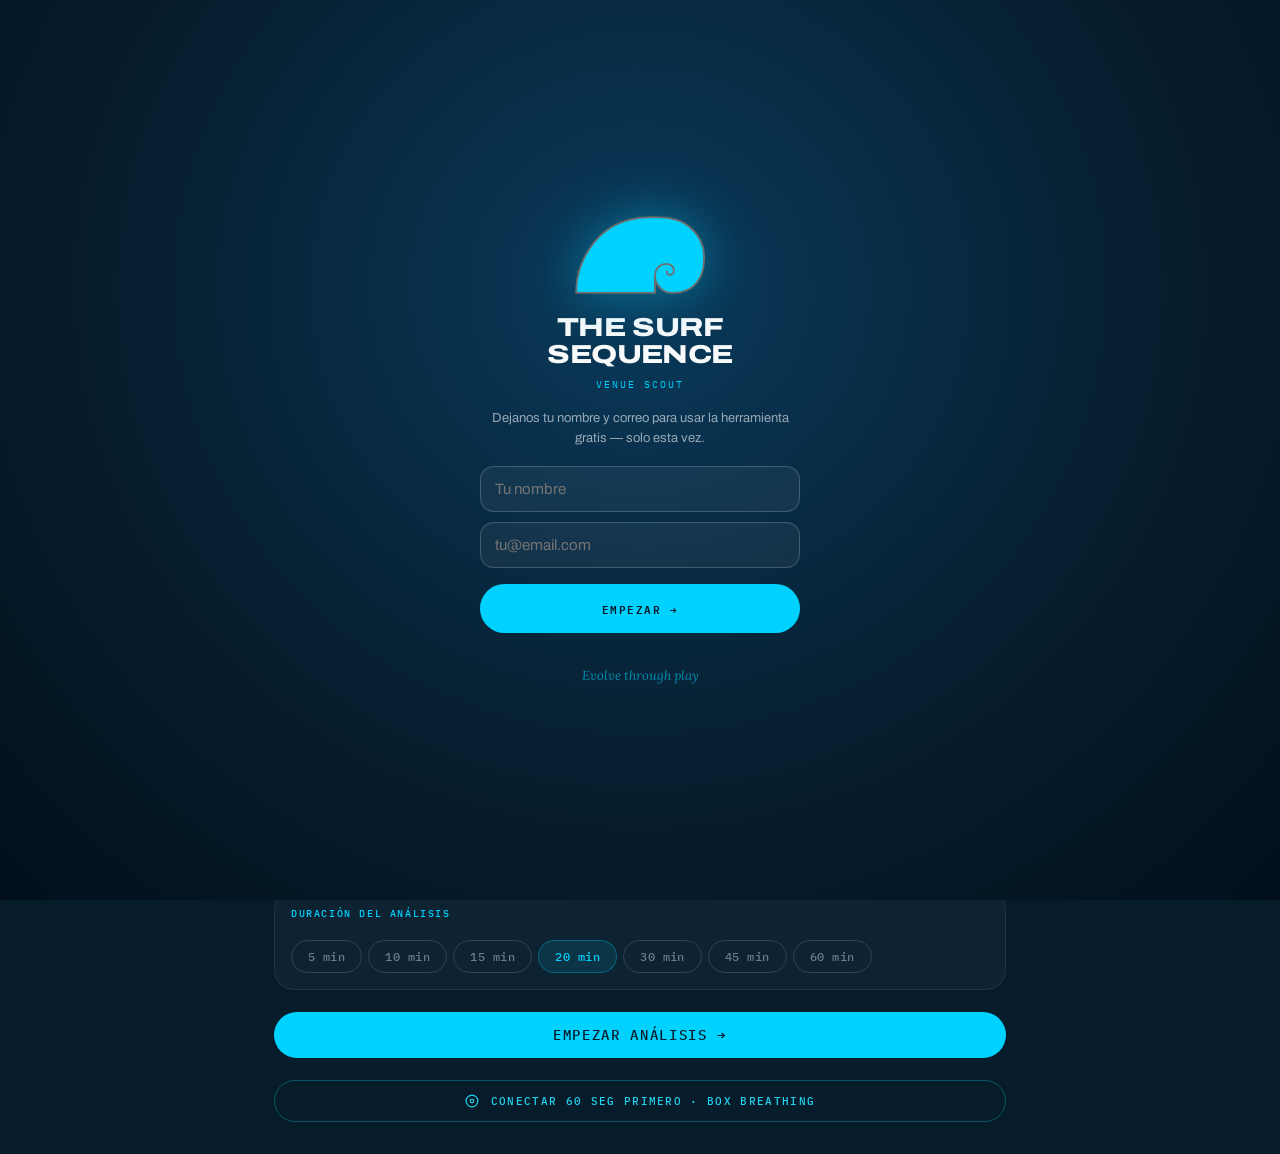
==== commit d6f89c02: "style: aplicar Brand Identity System V10.0 a toda la app Migración visual completa al manual de marc" ====
--- a/venue-scout/index.html
+++ b/venue-scout/index.html
@@ -5,7 +5,7 @@
 <meta name="viewport" content="width=device-width, initial-scale=1, viewport-fit=cover, maximum-scale=1, user-scalable=no">
 <meta name="apple-mobile-web-app-capable" content="yes">
 <meta name="apple-mobile-web-app-status-bar-style" content="black-translucent">
-<meta name="theme-color" content="#0A1628">
+<meta name="theme-color" content="#061C2B">
 <title>Venue Scout · The Surf Sequence®</title>
 <link rel="icon" href="tss-logo-wave.png?v=2" type="image/png">
 <link rel="apple-touch-icon" href="tss-logo-wave.png?v=2">
@@ -22,7 +22,7 @@
   --gold-text:#FCD34D; --silver-text:#D1D5DB; --bronze-text:#FBBF24;
 }
 *{box-sizing:border-box; -webkit-tap-highlight-color:transparent;}
-html,body{margin:0; padding:0; background:var(--bg); color:var(--text); font-family:'Work Sans',system-ui,sans-serif; min-height:100vh; min-height:100dvh; overscroll-behavior:none; -webkit-font-smoothing:antialiased;}
+html,body{margin:0; padding:0; background:var(--bg); color:var(--text); font-family:'Archivo',system-ui,sans-serif; min-height:100vh; min-height:100dvh; overscroll-behavior:none; -webkit-font-smoothing:antialiased;}
 h1,h2,h3{font-family:'Archivo',sans-serif; font-stretch:125%; text-transform:uppercase; letter-spacing:-0.02em; margin:0; font-weight:800;}
 .serif{font-family:'Archivo',sans-serif; font-stretch:110%; font-weight:600; letter-spacing:.01em;}
 button{font-family:inherit; cursor:pointer; border:none; background:none; color:inherit;}
@@ -37,7 +37,7 @@
 .brand-divider{width:1px; height:32px; background:var(--border2);}
 .brand-tool{font-family:'Archivo',sans-serif; font-stretch:125%; font-weight:700; font-size:13px; color:var(--text-soft); letter-spacing:.6px; text-transform:uppercase;}
 .brand-tool strong{color:var(--cyan); font-weight:700;}
-.brand-ctx{font-family:'Work Sans',sans-serif; font-size:12px; color:var(--text-soft); display:none;}
+.brand-ctx{font-family:'Archivo',sans-serif; font-size:12px; color:var(--text-soft); display:none;}
 .brand-ctx strong{color:var(--text); font-weight:600;}
 @media(min-width:600px){ .brand-ctx{display:inline;} }
 .menu-btn{padding:7px; border:1px solid var(--border2); border-radius:12px; color:var(--text-soft); display:inline-flex; align-items:center; justify-content:center; transition:all .15s;}
@@ -276,8 +276,8 @@
 /* Belts TSS · el belt del atleta lleva implícito nivel, capacidades y qué olas debería buscar.
    Reemplaza al bloque anterior de nivel/objetivo/intención/hazards del perfil (v1.7). */
 const BELTS = [
-  { id:'white',  label:'Blanca',   color:'#E8F0F5', txt:'#0A1628' },
-  { id:'yellow', label:'Amarilla', color:'#F5C518', txt:'#0A1628' },
+  { id:'white',  label:'Blanca',   color:'#E8F0F5', txt:'#061C2B' },
+  { id:'yellow', label:'Amarilla', color:'#F5C518', txt:'#061C2B' },
   { id:'blue',   label:'Azul',     color:'#1E6FBF', txt:'#FFFFFF' },
   { id:'purple', label:'Morada',   color:'#7B4FBE', txt:'#FFFFFF' },
   { id:'brown',  label:'Marrón',   color:'#7D4E27', txt:'#FFFFFF' },
@@ -963,9 +963,9 @@
   }
   const bg = `<defs>
     <linearGradient id="oc" x1="0" y1="0" x2="0" y2="1">
-      <stop offset="0%" stop-color="#0A1628"/>
-      <stop offset="80%" stop-color="#0E1F3D"/>
-      <stop offset="88%" stop-color="#1a2842"/>
+      <stop offset="0%" stop-color="#061C2B"/>
+      <stop offset="80%" stop-color="#0A2438"/>
+      <stop offset="88%" stop-color="#123049"/>
       <stop offset="100%" stop-color="#2a3a2e"/>
     </linearGradient>
   </defs>
@@ -1057,7 +1057,7 @@
   state.map.refs.forEach(r=>{
     refs += `<g class="ref-pin" data-id="${r.id}">
       <circle cx="${r.x}" cy="${r.y}" r="13" fill="#00D2FF" stroke="#fff" stroke-width="2.5"/>
-      <text x="${r.x}" y="${r.y+4}" text-anchor="middle" font-size="13" font-weight="700" fill="#0A1628">${esc(r.label.charAt(0).toUpperCase())}</text>
+      <text x="${r.x}" y="${r.y+4}" text-anchor="middle" font-size="13" font-weight="700" fill="#061C2B">${esc(r.label.charAt(0).toUpperCase())}</text>
       <rect x="${r.x-30}" y="${r.y+14}" width="60" height="16" rx="4" fill="rgba(0,0,0,0.55)"/>
       <text x="${r.x}" y="${r.y+26}" text-anchor="middle" font-size="11" fill="#fff" font-weight="600">${esc(r.label.slice(0,12))}</text>
     </g>`;
@@ -1094,7 +1094,7 @@
     const displayText = arrow ? `${arrow} ${label}` : label;
     pins += `<g class="wave-pin" data-cell="${g.col}-${g.row}-${g.category}" style="cursor:pointer;">
       <circle cx="${cx}" cy="${cy}" r="${r}" fill="${c}" stroke="#fff" stroke-width="2.5"/>
-      <text x="${cx}" y="${cy+4}" text-anchor="middle" font-size="${displayText.length>2?10:11}" font-weight="700" fill="#0A1628">${displayText}</text>
+      <text x="${cx}" y="${cy+4}" text-anchor="middle" font-size="${displayText.length>2?10:11}" font-weight="700" fill="#061C2B">${displayText}</text>
     </g>`;
   });
 
@@ -1139,7 +1139,7 @@
         <svg width="20" height="20" viewBox="0 0 24 24" fill="none" stroke="${meta.color}" stroke-width="2.2" stroke-linecap="round" stroke-linejoin="round" style="pointer-events:none;"><g${rot}>${meta.svg}</g></svg>
       </g>
       ${enumerate ? `<g style="pointer-events:none;">
-        <circle cx="${h.x+13}" cy="${h.y-13}" r="9" fill="#0A1628" stroke="${meta.color}" stroke-width="2"/>
+        <circle cx="${h.x+13}" cy="${h.y-13}" r="9" fill="#061C2B" stroke="${meta.color}" stroke-width="2"/>
         <text x="${h.x+13}" y="${h.y-10}" text-anchor="middle" font-size="11" font-weight="800" fill="${meta.color}" font-family="IBM Plex Mono,monospace">${idx+1}</text>
       </g>` : ''}
     </g>`;
@@ -2147,13 +2147,22 @@
    el ritmo medido; cada ola agarrada consume WAVE_COST_MIN del reloj;
    los scores se sortean de los que el coach anotó en esa zona (bootstrap).
    El puntaje del heat = suma de las 2 mejores olas del trial. */
-// Benchmarks mundiales (ISA WSG 2023+2024+2025 · ~900 heats · 3,077 resultados)
-const WSG = { avanzar: 9.6, ganar: 11.9, dominar: 13.5 };
+// Benchmarks por etapa — 53,936 olas reales, 20 eventos ISA/PASA/ALAS/Panam
+// 2018-2026 (surfscores.com, medianas de ganador y 2º puesto por ronda).
+const STAGE_BENCH = {
+  early: { label:'RONDA TEMPRANA', avanza:8.4,  gana:11.6 },
+  mid:   { label:'RONDA MEDIA',    avanza:10.4, gana:12.0 },
+  late:  { label:'DEFINICIÓN',     avanza:12.5, gana:14.0 },
+};
+function heatStage(){
+  try{ if(state.closing && STAGE_BENCH[state.closing.heatStage]) return state.closing.heatStage; }catch(e){}
+  return 'early';
+}
 function wsgContext(pts){
-  return pts >= WSG.dominar ? 'nivel dominante mundial'
-    : pts >= WSG.ganar ? 'sobre la mediana de GANADORES de mundial'
-    : pts >= WSG.avanzar ? 'sobre la mediana de AVANCE de mundial'
-    : 'bajo la línea de avance mundial (9.6)';
+  const b = STAGE_BENCH[heatStage()];
+  return pts >= b.gana ? 'arriba del ganador mediano de tu etapa'
+    : pts >= b.avanza ? 'arriba de la línea de avance de tu etapa'
+    : 'bajo la línea de avance de tu etapa ('+b.avanza.toFixed(1)+')';
 }
 
 /* ── POLÍTICAS DE OLA (M154) ──
@@ -2297,13 +2306,16 @@
         <div class="label" style="margin:0;">Puntaje objetivo (total a batir)</div>
         <input type="number" class="inp" value="${cl.heatObjective}" min="0" max="20" step="0.5" oninput="state.closing.heatObjective=parseFloat(this.value)||0;save();" onchange="render();" style="text-align:center;font-weight:700;color:var(--text);">
       </div>
+      <div class="label" style="margin-top:10px;margin-bottom:4px;">¿En qué etapa estás?</div>
+      <div class="chips">
+        ${Object.keys(STAGE_BENCH).map(k=>`<span class="chip ${heatStage()===k?'':'off'}" onclick="state.closing.heatStage='${k}';save();render();">${STAGE_BENCH[k].label}</span>`).join('')}
+      </div>
       <div class="chips" style="margin-top:8px;">
-        <span class="chip ${cl.heatObjective===9.6?'':'off'}" onclick="state.closing.heatObjective=9.6;save();render();">AVANZAR · 9.6</span>
-        <span class="chip ${cl.heatObjective===11.9?'':'off'}" onclick="state.closing.heatObjective=11.9;save();render();">GANAR · 11.9</span>
-        <span class="chip ${cl.heatObjective===13.5?'':'off'}" onclick="state.closing.heatObjective=13.5;save();render();">DOMINAR · 13.5</span>
+        <span class="chip ${cl.heatObjective===STAGE_BENCH[heatStage()].avanza?'':'off'}" onclick="state.closing.heatObjective=${STAGE_BENCH[heatStage()].avanza};save();render();">AVANZAR · ${STAGE_BENCH[heatStage()].avanza.toFixed(1)}</span>
+        <span class="chip ${cl.heatObjective===STAGE_BENCH[heatStage()].gana?'':'off'}" onclick="state.closing.heatObjective=${STAGE_BENCH[heatStage()].gana};save();render();">GANAR · ${STAGE_BENCH[heatStage()].gana.toFixed(1)}</span>
       </div>
       <div style="font-size:10px;color:var(--grey);margin-top:6px;line-height:1.5;">
-        Referencia real: 900+ heats · Mundiales ISA 2023-25 (medianas de 2º puesto, ganador y p75 de ganadores). Cada spot y cada día son distintos — ajustá con lo que veas HOY. Dato: alguien quedó eliminado con 14.96.
+        Referencia real: 53,936 olas · 20 eventos ISA/PASA/ALAS/Panamericanos 2018-2026 (medianas de ganador y del 2º que avanza, por ronda). Los jueces varían ±1 pto en olas de 4+ — apuntá un punto arriba del número. Cada spot y cada día son distintos — ajustá con lo que veas HOY.
       </div>
       <div style="margin-top:10px;">
         <div class="label" style="margin-bottom:6px;">Duración del heat</div>
@@ -2363,6 +2375,8 @@
     steps.push(`Si a los <strong>${b.t1} min</strong> no agarraste ola de <strong>${sStar}+</strong> → movete a <strong style="color:var(--cyan);">${B2.label}</strong>${refStr(B2)} (~${b.mv} min de remada).`);
     steps.push(`Cerrá el heat en ${B2.label}: ahí sale una cada <strong>${fmtMMSS(B2.meanIntervalMs)}</strong>.`);
   }
+  // Regla de apertura (53,936 olas): abrir con 5+ = 56% de ganar; con menos, 20%.
+  steps.push(`<strong style="color:var(--coral,#FF6B6B);">PRIMERA OLA</strong>: seleccionada, no apurada — abrir con <strong>5+</strong> te da 56% de ganar el heat; abrir con menos, 20%. No es la primera que venga: es la primera BUENA.`);
   // M154 — la política de ola ganadora, como paso táctico concreto
   if(b.policy){
     const zn = b.zones[0];
@@ -2403,7 +2417,7 @@
     </div>
     ${probLine}
     <div style="margin-top:8px;font-size:11px;color:var(--text-soft);font-family:'IBM Plex Mono',monospace;">Rango típico: ${b.sim.p25.toFixed(1)} – ${b.sim.p75.toFixed(1)} pts · heat simulado ${MC_TRIALS.toLocaleString()} veces por estrategia</div>
-    <div style="margin-top:6px;font-size:11px;color:var(--cyan);font-family:'IBM Plex Mono',monospace;">Contexto mundial: ${b.sim.expected.toFixed(1)} pts = ${wsgContext(b.sim.expected)} · avance 9.6 · ganador 11.9 (WSG 23-25)</div>
+    <div style="margin-top:6px;font-size:11px;color:var(--cyan);font-family:'IBM Plex Mono',monospace;">Contexto real (${STAGE_BENCH[heatStage()].label.toLowerCase()}): ${b.sim.expected.toFixed(1)} pts = ${wsgContext(b.sim.expected)} · avanza ${STAGE_BENCH[heatStage()].avanza.toFixed(1)} · gana ${STAGE_BENCH[heatStage()].gana.toFixed(1)}</div>
     ${priorityCaveat}
     ${altLine}
     ${plan.lowConfidence ? `<div style="margin-top:8px;font-size:11px;color:var(--amber);font-style:italic;">Confianza baja · menos de 10 olas observadas — el plan mejora con más datos</div>` : ''}
@@ -2564,7 +2578,7 @@
   const hasPhoto = !!state.map.photoDataUrl;
   const bg = `<defs>
     <linearGradient id="ocReplay" x1="0" y1="0" x2="0" y2="1">
-      <stop offset="0%" stop-color="#0A1628"/><stop offset="80%" stop-color="#0E1F3D"/><stop offset="88%" stop-color="#1a2842"/><stop offset="100%" stop-color="#2a3a2e"/>
+      <stop offset="0%" stop-color="#061C2B"/><stop offset="80%" stop-color="#0A2438"/><stop offset="88%" stop-color="#123049"/><stop offset="100%" stop-color="#2a3a2e"/>
     </linearGradient>
   </defs>
   ${hasPhoto
@@ -2580,7 +2594,7 @@
   if(state.map.lines.orilla)  refLines += renderLine(state.map.lines.orilla,  '#00D2FF', 'OR');
   let refs = '';
   state.map.refs.forEach(r=>{
-    refs += `<g><circle cx="${r.x}" cy="${r.y}" r="10" fill="#00D2FF" stroke="#fff" stroke-width="2"/><text x="${r.x}" y="${r.y+3}" text-anchor="middle" font-size="11" font-weight="700" fill="#0A1628">${esc(r.label.charAt(0).toUpperCase())}</text></g>`;
+    refs += `<g><circle cx="${r.x}" cy="${r.y}" r="10" fill="#00D2FF" stroke="#fff" stroke-width="2"/><text x="${r.x}" y="${r.y+3}" text-anchor="middle" font-size="11" font-weight="700" fill="#061C2B">${esc(r.label.charAt(0).toUpperCase())}</text></g>`;
   });
   // Entry/exit points en el replay (mismas flechas opuestas: sube al mar / baja a la orilla)
   let replayEE = '';
@@ -2752,6 +2766,18 @@
     });
   }
   const dist=(a,b)=>Math.max(Math.abs(a.col-b.col),Math.abs(a.row-b.row));
+  // Regla ISA: cuentan las 2 mejores olas
+  function pStats(pid){
+    const pts=G.waves.filter(function(w){return w.winner===pid;}).map(function(w){return w.pts;}).sort(function(a,b){return b-a;});
+    const best=pts.slice(0,2);
+    const waste=pts.length?Math.round(100*pts.filter(function(x){return x<2;}).length/pts.length):null;
+    return { n:pts.length, best:best, waste:waste, total:Math.round(best.reduce(function(a,x){return a+x;},0)*10)/10 };
+  }
+  // Score de UNA ola que necesita para superar targetTotal (la nueva reemplaza su peor contada)
+  function needWave(S,targetTotal){
+    const keep=S.best.length?S.best[0]:0; // su mejor ola queda; la nueva reemplaza la 2da
+    return Math.max(0, Math.round((targetTotal+0.1-keep)*10)/10);
+  }
 
   function resolveWave(cell,score){
     const cands=G.players.filter(p=>p.cell&&dist(p.cell,cell)<=1);
@@ -2826,16 +2852,21 @@
 
   /* ── RANKING LIVE · estilo live results ── */
   function liveRankHTML(){
-    const board=G.players.slice().sort(function(a,b){return b.score-a.score;});
-    const lead=board[0]?board[0].score:0;
+    const st={}; G.players.forEach(function(p){ st[p.id]=pStats(p.id); });
+    const board=G.players.slice().sort(function(a,b){return st[b.id].total-st[a.id].total;});
+    const lead=board[0]?st[board[0].id].total:0;
     return '<div style="display:flex;gap:6px;margin-top:8px;overflow-x:auto;">'+board.map(function(p,i){
-      const need = i===0 ? '' : 'necesita '+Math.max(0,Math.round((lead-p.score+0.1)*10)/10).toFixed(1);
+      const S=st[p.id];
+      const detail=(S.best.length? S.best.map(function(x){return x.toFixed(1);}).join(' + ') : '—')+' · '+S.n+(S.n===1?' ola':' olas');
+      let need=detail;
+      if(i===1) need='ola de '+needWave(S,lead).toFixed(1)+' → 1° · '+detail;
+      else if(i>1){ const t2=st[board[1].id].total; need='ola de '+needWave(S,t2).toFixed(1)+' → 2° · '+detail; }
       return '<div style="flex:1;min-width:110px;display:flex;align-items:center;gap:8px;background:rgba(247,249,250,'+(i===0?'.1':'.04')+');border:1px solid rgba(247,249,250,'+(i===0?'.3':'.1')+');border-radius:12px;padding:8px 10px;">'
         +'<span style="'+F_D+'font-size:16px;color:'+(i===0?'#FFD166':'rgba(247,249,250,.45)')+';">'+(i+1)+'°</span>'
         +'<span style="width:12px;height:12px;border-radius:50%;background:'+p.color+';border:1.5px solid rgba(6,28,43,.4);flex:0 0 auto;"></span>'
         +'<span style="min-width:0;flex:1;"><span style="display:block;font-size:12px;font-weight:700;color:#F7F9FA;white-space:nowrap;overflow:hidden;text-overflow:ellipsis;">'+p.name+'</span>'
         +'<span style="display:block;font-size:10px;color:rgba(247,249,250,.5);font-family:IBM Plex Mono;">'+(need?need:'líder')+'</span></span>'
-        +'<span style="'+F_D+'font-size:24px;color:#00D2FF;flex:0 0 auto;">'+p.score.toFixed(1)+'</span></div>';
+        +'<span style="'+F_D+'font-size:24px;color:#00D2FF;flex:0 0 auto;">'+S.total.toFixed(1)+'</span></div>';
     }).join('')+'</div>';
   }
 
@@ -2886,16 +2917,32 @@
     const root=document.getElementById('lgRoot'); if(!root) return;
     root.style.cssText='width:100%;min-height:100vh;background:#061C2B;color:#F7F9FA;font-family:Archivo,sans-serif;padding:0 0 40px;';
     if(G.screen==='gate'){ root.innerHTML=gateHTML(); wireGate(); return; }
-    if(G.screen==='setup'){ root.innerHTML=setupHTML(); wireSetup(); return; }
-    if(G.screen==='results'){ root.innerHTML=resultsHTML(); wireResults(); return; }
-    root.innerHTML=playHTML(); wirePlay();
+    if(G.screen==='setup'){ root.innerHTML=setupHTML(); wireSetup(); wireHeader(); return; }
+    if(G.screen==='results'){ root.innerHTML=resultsHTML(); wireResults(); wireHeader(); return; }
+    root.innerHTML=playHTML(); wirePlay(); wireHeader();
   }
 
   function headerHTML(sub){
     return '<div style="display:flex;align-items:center;gap:12px;padding:14px 18px;background:#04141F;border-bottom:2px solid rgba(0,210,255,.3);">'
       +'<img src="tss-wave.png?v=1" style="height:38px;width:auto;">'
-      +'<div><div style="'+F_D+'font-size:17px;">Lineup Game</div>'
-      +'<div style="'+F_M+'font-size:8px;color:#00D2FF;margin-top:2px;">'+(sub||'The Surf Sequence · lee el mar como un tablero')+'</div></div></div>';
+      +'<div style="flex:1;min-width:0;"><div style="'+F_D+'font-size:17px;">Lineup Game</div>'
+      +'<div style="'+F_M+'font-size:8px;color:#00D2FF;margin-top:2px;">'+(sub||'The Surf Sequence · lee el mar como un tablero')+'</div></div>'
+      +(G.screen!=='gate'
+        ? '<button id="lgReset" style="flex:0 0 auto;padding:9px 14px;border-radius:999px;border:1.5px solid rgba(255,209,102,.4);background:none;color:#FFD166;font-size:12px;font-weight:700;cursor:pointer;">↺ Nuevo</button>'
+          +'<button id="lgExit" style="flex:0 0 auto;padding:9px 14px;border-radius:999px;border:1.5px solid rgba(247,249,250,.25);background:none;color:rgba(247,249,250,.7);font-size:12px;font-weight:700;cursor:pointer;">Salir</button>'
+        : '')
+      +'</div>';
+  }
+  function wireHeader(){
+    const rs=document.getElementById('lgReset');
+    if(rs) rs.onclick=function(){
+      if(!confirm('¿Empezar de cero? Se borra el heat y el mapa del spot.')) return;
+      G={ screen:'setup', players:[], caught:[], waves:[], pendingWave:null, placing:null, tool:null,
+          heatMin:G.heatMin, startedAt:null, map:{refs:[],outY:null,inY:null,strokes:[],peaks:[]} };
+      save(); paint();
+    };
+    const ex=document.getElementById('lgExit');
+    if(ex) ex.onclick=function(){ location.href=location.pathname; };
   }
 
   function gateHTML(){
@@ -3069,7 +3116,8 @@
   }
 
   function resultsHTML(){
-    const board=G.players.slice().sort(function(a,b){return b.score-a.score;});
+    const stR={}; G.players.forEach(function(p){ stR[p.id]=pStats(p.id); });
+    const board=G.players.slice().sort(function(a,b){return stR[b.id].total-stR[a.id].total;});
     const total=G.waves.length||1;
     let heat={};
     G.waves.forEach(function(w){ const k=w.cell.col+'-'+w.cell.row; heat[k]=(heat[k]||0)+1; });
@@ -3088,19 +3136,27 @@
       +'<div style="'+F_D+'font-size:28px;margin-bottom:16px;">Resultados</div>'
       +board.map(function(p,i){
         const read=Math.round(100*(p.near||0)/total);
+        const S=stR[p.id];
         return '<div style="display:flex;align-items:center;gap:12px;background:rgba(247,249,250,.05);border:1.5px solid '+(i===0?'#FFD166':'rgba(247,249,250,.1)')+';border-radius:18px;padding:14px 16px;margin-bottom:10px;">'
           +'<span style="'+F_D+'font-size:22px;color:'+(i===0?'#FFD166':'rgba(247,249,250,.45)')+';width:34px;">'+(i+1)+'°</span>'
           +'<span style="width:18px;height:18px;border-radius:50%;background:'+p.color+';border:2px solid rgba(6,28,43,.4);"></span>'
           +'<span style="flex:1;font-weight:800;font-size:16px;">'+p.name+'</span>'
-          +'<span style="text-align:right;"><span style="'+F_D+'font-size:22px;color:#00D2FF;">'+p.score.toFixed(1)+'</span><br><span style="'+F_M+'font-size:9px;color:rgba(247,249,250,.5);">lectura '+read+'%</span></span></div>';
+          +'<span style="text-align:right;"><span style="'+F_D+'font-size:22px;color:#00D2FF;">'+S.total.toFixed(1)+'</span><br><span style="'+F_M+'font-size:9px;color:rgba(247,249,250,.5);">'+(S.best.length?S.best.map(function(x){return x.toFixed(1);}).join(' + ')+' · ':'')+S.n+(S.n===1?' ola':' olas')+' · lectura '+read+'%'+(S.waste!==null?' · <span style=\"color:'+(S.waste<=25?'#06D6A0':S.waste>=38?'#FF6B6B':'#FFD166')+';\">desp '+S.waste+'%</span>':'')+'</span></span></div>';
       }).join('')
       +'<div style="background:rgba(0,210,255,.06);border:1px solid rgba(0,210,255,.25);border-radius:18px;padding:14px 16px;font-size:13px;color:rgba(247,249,250,.8);margin-top:12px;">'
       +'🌊 '+G.waves.length+' olas · celdas calientes: <strong style="color:#FFD166;">'+(hot||'—')+'</strong>'+peakLine+'<br>'
-      +'<span style="font-size:12px;color:rgba(247,249,250,.5);">Lectura % = olas que salieron a ≤1 celda de tu posición.</span></div>'
+      +'<span style="font-size:12px;color:rgba(247,249,250,.5);">Puntaje = suma de tus 2 mejores olas (regla ISA). Lectura % = olas que salieron a ≤1 celda de tu posición. Desp % = tus olas bajo 2.0 — en data real los ganadores desperdician 23% y los perdedores 38%: elegí mejor, no remes más.</span></div>'
       +gridSVG()
-      +'<button id="lgAgain" style="margin-top:16px;width:100%;padding:17px;border:none;border-radius:999px;background:#00D2FF;color:#061C2B;'+F_M+'font-size:12px;cursor:pointer;">Jugar otro heat →</button></div>';
-  }
-  function wireResults(){ document.getElementById('lgAgain').onclick=function(){ G.screen='setup'; save(); paint(); }; }
+      +'<button id="lgAgain" style="margin-top:16px;width:100%;padding:17px;border:none;border-radius:999px;background:#00D2FF;color:#061C2B;'+F_M+'font-size:12px;cursor:pointer;">Otro heat · mismo spot →</button>'
+      +'<button id="lgFresh" style="margin-top:10px;width:100%;padding:15px;border:1.5px solid rgba(255,209,102,.5);border-radius:999px;background:none;color:#FFD166;'+F_M+'font-size:11px;cursor:pointer;">🗺 Spot nuevo · borrar mapa</button></div>';
+  }
+  function wireResults(){
+    document.getElementById('lgAgain').onclick=function(){ G.screen='setup'; save(); paint(); };
+    document.getElementById('lgFresh').onclick=function(){
+      G.map={refs:[],outY:null,inY:null,strokes:[],peaks:[]}; G.waves=[]; G.caught=[]; G.screen='setup'; save(); paint();
+      toastG('🗺 Mapa limpio — spot nuevo');
+    };
+  }
 
   // hook de pruebas
   window.__lg = { get G(){return G;}, resolveWave: resolveWave, place: function(i,c,r){G.players[i].cell={col:c,row:r};save();paint();}, paint: paint };
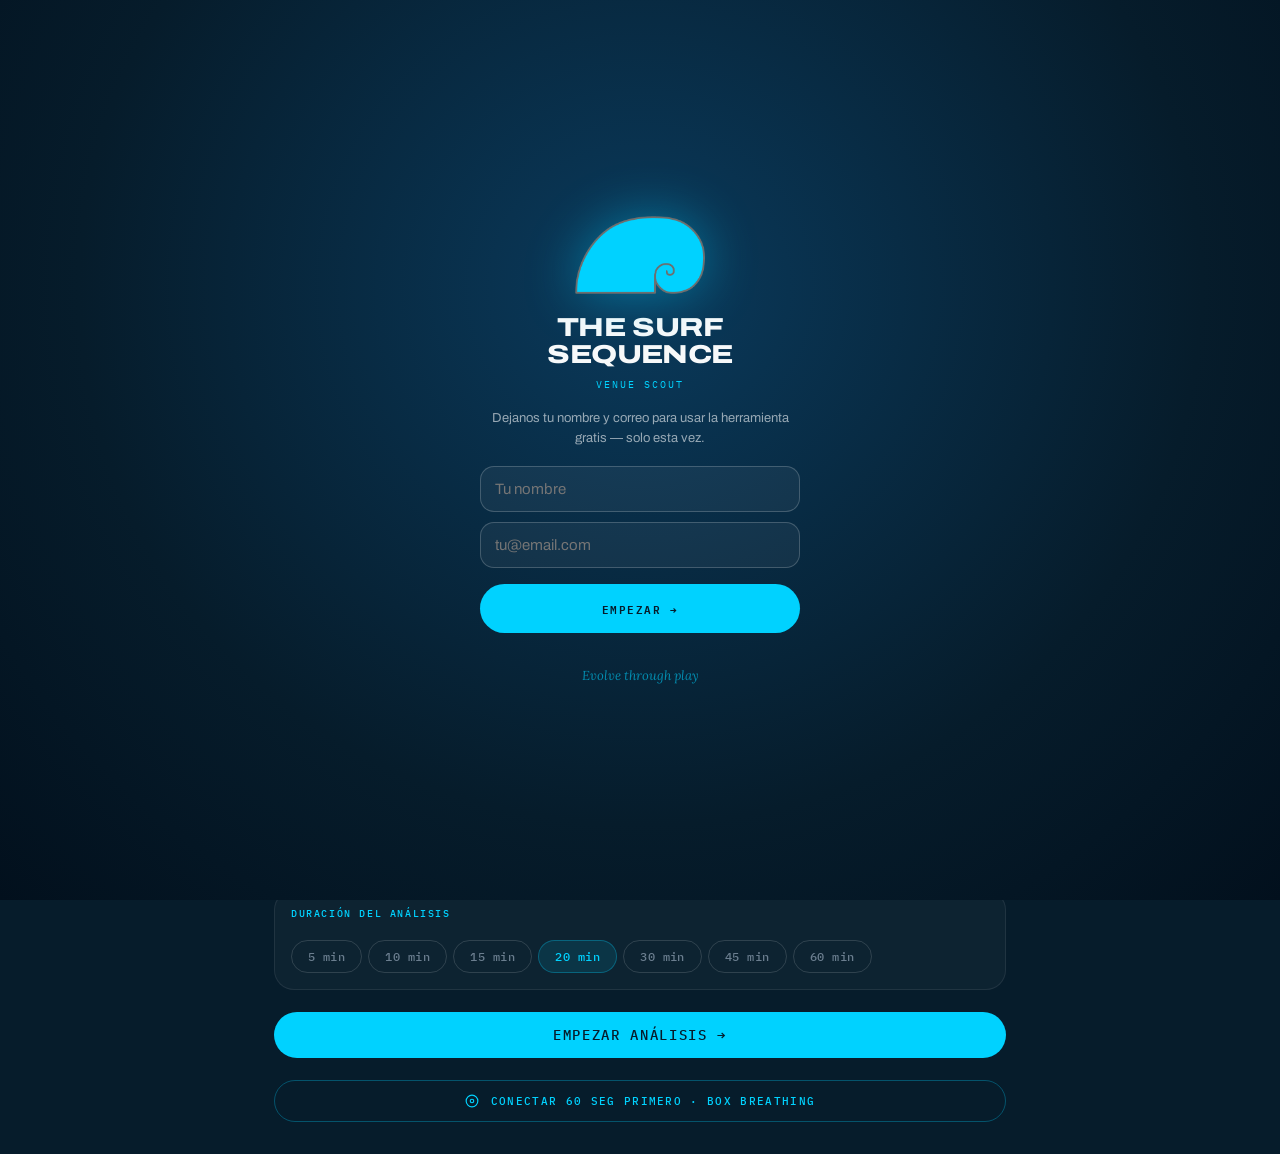
==== commit b3d3ff34: "style: logos oficiales V10 + purga completa de colores off-system Logos (app principal): - Landing: " ====
--- a/venue-scout/index.html
+++ b/venue-scout/index.html
@@ -17,9 +17,9 @@
   --bg:#061C2B; --bg2:#0A2438; --bg3:#123049;
   --border:rgba(255,255,255,.08); --border2:rgba(255,255,255,.14);
   --text:#E8F0F5; --text-soft:#B8CCDF; --grey:#6B7E8F;
-  --cyan:#00D2FF; --purple:#A855F7; --amber:#FFD166; --foam:#06D6A0; --coral:#FF6B6B;
-  --gold:#F59E0B; --silver:#9CA3AF; --bronze:#B45309;
-  --gold-text:#FCD34D; --silver-text:#D1D5DB; --bronze-text:#FBBF24;
+  --cyan:#00D2FF; --purple:#7B4FBE; --amber:#FFD166; --foam:#06D6A0; --coral:#FF6B6B;
+  --gold:#FF8C42; --silver:#8A99A3; --bronze:#7D4E27;
+  --gold-text:#FCD34D; --silver-text:#D1D5DB; --bronze-text:#FFD166;
 }
 *{box-sizing:border-box; -webkit-tap-highlight-color:transparent;}
 html,body{margin:0; padding:0; background:var(--bg); color:var(--text); font-family:'Archivo',system-ui,sans-serif; min-height:100vh; min-height:100dvh; overscroll-behavior:none; -webkit-font-smoothing:antialiased;}
@@ -56,15 +56,15 @@
 .chip{font-family:'IBM Plex Mono',monospace; font-size:12px; letter-spacing:.04em; padding:8px 16px; border-radius:999px; background:rgba(0,210,255,.1); border:1.5px solid rgba(0,210,255,.3); color:var(--cyan); font-weight:500; cursor:pointer; user-select:none; transition:all .12s;}
 .chip:active{transform:scale(.96);}
 .chip.off{background:transparent; border:1px solid var(--border2); color:var(--grey);}
-.chip.amber{background:rgba(245,158,11,.12); border-color:rgba(245,158,11,.4); color:var(--gold-text);}
-.chip.purple{background:rgba(168,85,247,.12); border-color:rgba(168,85,247,.4); color:#C9B9E8;}
+.chip.amber{background:rgba(255,140,66,.12); border-color:rgba(255,140,66,.4); color:var(--gold-text);}
+.chip.purple{background:rgba(123,79,190,.12); border-color:rgba(123,79,190,.4); color:#C9B9E8;}
 
 /* ---------- Buttons ---------- */
 .btn{padding:13px 18px; border-radius:999px; font-family:'IBM Plex Mono',monospace; font-size:11px; letter-spacing:.12em; text-transform:uppercase; font-weight:500; transition:all .15s; display:inline-flex; align-items:center; justify-content:center; gap:6px;}
 .btn:active{transform:scale(.97);}
 .btn-cyan{background:var(--cyan); color:var(--bg);}
 .btn-ghost{background:transparent; border:1px solid var(--border2); color:var(--text-soft);}
-.btn-coral{background:rgba(252,165,165,.12); border:1px solid rgba(252,165,165,.4); color:var(--coral);}
+.btn-coral{background:rgba(255,107,107,.12); border:1px solid rgba(255,107,107,.4); color:var(--coral);}
 .btn-block{width:100%;}
 .btn-lg{padding:14px 18px; font-size:14px;}
 
@@ -73,7 +73,7 @@
 .cat{padding:14px 6px; border-radius:12px; text-align:center; cursor:pointer; user-select:none; transition:all .15s; border:2.5px solid transparent;}
 .cat:active{transform:scale(.97);}
 .cat.on{transform:scale(1.03); box-shadow:0 0 0 3px rgba(255,255,255,.18);}
-.cat-mejor{background:rgba(245,158,11,.18); border-color:var(--gold);}
+.cat-mejor{background:rgba(255,140,66,.18); border-color:var(--gold);}
 .cat-media{background:rgba(156,163,175,.16); border-color:var(--silver);}
 .cat-otra{background:rgba(180,83,9,.18); border-color:var(--bronze);}
 .cat-lbl{font-size:11px; font-weight:700; letter-spacing:.8px;}
@@ -98,7 +98,7 @@
 .timer-bar{display:flex; justify-content:space-between; align-items:center; gap:12px;}
 .timer-big{font-size:40px; font-weight:800; color:var(--text); font-family:'Archivo',sans-serif; font-stretch:125%; line-height:1;}
 .timer-sub{font-size:11px; color:var(--grey); margin-top:3px;}
-.timer-stop{font-size:13px; color:var(--coral); font-weight:600; padding:8px 14px; border:1px solid rgba(252,165,165,.4); border-radius:12px;}
+.timer-stop{font-size:13px; color:var(--coral); font-weight:600; padding:8px 14px; border:1px solid rgba(255,107,107,.4); border-radius:12px;}
 .timer-warn{color:var(--gold-text) !important;}
 
 /* ---------- Map ---------- */
@@ -132,7 +132,7 @@
 .report-block{background:rgba(255,255,255,.025); border:1px solid var(--border); border-left:4px solid var(--gold); border-radius:0 12px 12px 0; padding:0; margin-bottom:10px; overflow:hidden;}
 .report-block.silver{border-left-color:var(--silver);}
 .report-block.bronze{border-left-color:var(--bronze);}
-.report-cat-banner{display:flex; justify-content:space-between; align-items:center; padding:8px 14px; background:rgba(245,158,11,.08); border-bottom:1px solid var(--border);}
+.report-cat-banner{display:flex; justify-content:space-between; align-items:center; padding:8px 14px; background:rgba(255,140,66,.08); border-bottom:1px solid var(--border);}
 .report-block.silver .report-cat-banner{background:rgba(156,163,175,.06);}
 .report-block.bronze .report-cat-banner{background:rgba(180,83,9,.06);}
 .report-cat-lbl{font-size:11px; font-weight:700; letter-spacing:1px; color:var(--gold-text);}
@@ -151,9 +151,9 @@
 .report-strip{display:flex; gap:8px; padding:10px 14px; border-top:1px solid var(--border); flex-wrap:wrap;}
 .report-pill{font-size:11px; padding:4px 10px; border-radius:14px; background:rgba(255,255,255,.04); border:1px solid var(--border); color:var(--text-soft);}
 .report-pill strong{color:var(--text); font-weight:600;}
-.report-pill.foam{background:rgba(52,211,153,.12); border-color:rgba(52,211,153,.3); color:var(--foam);}
-.report-pill.amber{background:rgba(245,158,11,.12); border-color:rgba(245,158,11,.3); color:var(--gold-text);}
-.report-pill.coral{background:rgba(252,165,165,.12); border-color:rgba(252,165,165,.3); color:var(--coral);}
+.report-pill.foam{background:rgba(6,214,160,.12); border-color:rgba(6,214,160,.3); color:var(--foam);}
+.report-pill.amber{background:rgba(255,140,66,.12); border-color:rgba(255,140,66,.3); color:var(--gold-text);}
+.report-pill.coral{background:rgba(255,107,107,.12); border-color:rgba(255,107,107,.3); color:var(--coral);}
 .report-alt-section{padding:10px 14px 14px; border-top:1px solid var(--border);}
 .report-alt-title{font-size:10px; font-weight:700; letter-spacing:1.2px; color:var(--cyan); margin-bottom:8px;}
 .report-alt-row{display:flex; align-items:center; gap:10px; padding:8px 0; font-size:12px; color:var(--text-soft);}
@@ -220,8 +220,8 @@
 .breath-logo{height:40px; width:auto; margin-bottom:22px; opacity:.95;}
 .breath-circle-wrap{position:relative; width:240px; height:240px; display:flex; align-items:center; justify-content:center;}
 .breath-circle{position:absolute; width:120px; height:120px; border-radius:50%; background:rgba(0,210,255,.12); border:2px solid rgba(0,210,255,.55); transition:transform 4s cubic-bezier(.5,.0,.5,1), background 4s ease, border-color 4s ease;}
-.breath-circle.in{transform:scale(1.9); background:rgba(34,211,238,.25); border-color:#22D3EE;}
-.breath-circle.hold{transform:scale(1.9); background:rgba(34,211,238,.18); border-color:#22D3EE;}
+.breath-circle.in{transform:scale(1.9); background:rgba(0,210,255,.25); border-color:#00D2FF;}
+.breath-circle.hold{transform:scale(1.9); background:rgba(0,210,255,.18); border-color:#00D2FF;}
 .breath-circle.out{transform:scale(1); background:rgba(0,210,255,.12); border-color:rgba(0,210,255,.55);}
 .breath-circle.holdout{transform:scale(1); background:rgba(0,210,255,.08); border-color:rgba(0,210,255,.4);}
 .breath-phase{position:absolute; font-family:'IBM Plex Mono',monospace; font-weight:500; letter-spacing:.2em; text-transform:uppercase; font-size:20px; color:var(--text); pointer-events:none;}
@@ -258,18 +258,18 @@
 const HAZARDS = [
   { id:'rip',      label:'Corriente',    cat:'Peligros físicos',   color:'#00D2FF', directional:true, svg:'<line x1="12" y1="21" x2="12" y2="6"/><polyline points="6 12 12 6 18 12"/><polyline points="6 18 12 12 18 18"/>' },
   { id:'rocks',    label:'Piedras',      cat:'Peligros físicos',   color:'#B8CCDF', svg:'<ellipse cx="7" cy="17" rx="4.5" ry="3.5"/><ellipse cx="15" cy="13" rx="6" ry="4.5"/><ellipse cx="20" cy="18" rx="3" ry="2.5"/>' },
-  { id:'coral',    label:'Coral / fondo',cat:'Peligros físicos',   color:'#FCA5A5', svg:'<path d="M12 22V10"/><path d="M12 14c-2-2-4-2-5 0"/><path d="M12 14c2-2 4-2 5 0"/><path d="M12 18c-2-2-3.5-2-5 0"/><path d="M12 18c2-2 3.5-2 5 0"/><circle cx="12" cy="8" r="2"/>' },
-  { id:'danger',   label:'Peligro',      cat:'Peligros físicos',   color:'#F59E0B', svg:'<path d="m21.73 18-8-14a2 2 0 0 0-3.48 0l-8 14A2 2 0 0 0 4 21h16a2 2 0 0 0 1.73-3Z"/><line x1="12" y1="9" x2="12" y2="13"/><line x1="12" y1="17" x2="12.01" y2="17"/>' },
-  { id:'crowd',    label:'Crowd',        cat:'Otros humanos',      color:'#A855F7', svg:'<path d="M16 21v-2a4 4 0 0 0-4-4H6a4 4 0 0 0-4 4v2"/><circle cx="9" cy="7" r="4"/><path d="M22 21v-2a4 4 0 0 0-3-3.87"/><path d="M16 3.13a4 4 0 0 1 0 7.75"/>' },
+  { id:'coral',    label:'Coral / fondo',cat:'Peligros físicos',   color:'#FF6B6B', svg:'<path d="M12 22V10"/><path d="M12 14c-2-2-4-2-5 0"/><path d="M12 14c2-2 4-2 5 0"/><path d="M12 18c-2-2-3.5-2-5 0"/><path d="M12 18c2-2 3.5-2 5 0"/><circle cx="12" cy="8" r="2"/>' },
+  { id:'danger',   label:'Peligro',      cat:'Peligros físicos',   color:'#FF8C42', svg:'<path d="m21.73 18-8-14a2 2 0 0 0-3.48 0l-8 14A2 2 0 0 0 4 21h16a2 2 0 0 0 1.73-3Z"/><line x1="12" y1="9" x2="12" y2="13"/><line x1="12" y1="17" x2="12.01" y2="17"/>' },
+  { id:'crowd',    label:'Crowd',        cat:'Otros humanos',      color:'#7B4FBE', svg:'<path d="M16 21v-2a4 4 0 0 0-4-4H6a4 4 0 0 0-4 4v2"/><circle cx="9" cy="7" r="4"/><path d="M22 21v-2a4 4 0 0 0-3-3.87"/><path d="M16 3.13a4 4 0 0 1 0 7.75"/>' },
   { id:'judges',   label:'Jueces',       cat:'Otros humanos',      color:'#00D2FF', svg:'<path d="m14 12-8.5 8.5a2.12 2.12 0 1 1-3-3L11 9"/><path d="M15 13 9 7l4-4 6 6h3a8 8 0 0 1-7 7z"/>' },
   { id:'buoy',     label:'Boya',         cat:'Otros humanos',      color:'#E8F0F5', svg:'<circle cx="12" cy="12" r="10"/><line x1="22" y1="12" x2="18" y2="12"/><line x1="6" y1="12" x2="2" y2="12"/><line x1="12" y1="6" x2="12" y2="2"/><line x1="12" y1="22" x2="12" y2="18"/>' },
   { id:'camera',   label:'Cámara',       cat:'Otros humanos',      color:'#6B7E8F', svg:'<path d="M23 19a2 2 0 0 1-2 2H3a2 2 0 0 1-2-2V8a2 2 0 0 1 2-2h4l2-3h6l2 3h4a2 2 0 0 1 2 2z"/><circle cx="12" cy="13" r="4"/>' },
-  { id:'marine',   label:'Vida marina',  cat:'Naturaleza y agua',  color:'#34D399', svg:'<path d="M6.5 12c.94-3.46 4.94-6 8.5-6 3.56 0 6.06 2.54 7 6-.94 3.47-3.44 6-7 6s-7.56-2.53-8.5-6Z"/><path d="M18 12v.5"/><path d="M16 17.93a9.77 9.77 0 0 1 0-11.86"/><path d="M7 10.67C7 8 5.58 5.97 2.73 5.5c-1 1.5-1 5 .23 6.5-1.24 1.5-1.24 5-.23 6.5C5.58 18.03 7 16 7 13.33"/>' },
+  { id:'marine',   label:'Vida marina',  cat:'Naturaleza y agua',  color:'#06D6A0', svg:'<path d="M6.5 12c.94-3.46 4.94-6 8.5-6 3.56 0 6.06 2.54 7 6-.94 3.47-3.44 6-7 6s-7.56-2.53-8.5-6Z"/><path d="M18 12v.5"/><path d="M16 17.93a9.77 9.77 0 0 1 0-11.86"/><path d="M7 10.67C7 8 5.58 5.97 2.73 5.5c-1 1.5-1 5 .23 6.5-1.24 1.5-1.24 5-.23 6.5C5.58 18.03 7 16 7 13.33"/>' },
   { id:'freshwater',label:'Agua dulce',  cat:'Naturaleza y agua',  color:'#00D2FF', svg:'<path d="M12 22a7 7 0 0 0 7-7c0-2-1-3.9-3-5.5s-3.5-4-4-6.5c-.5 2.5-2 4.9-4 6.5C6 11.1 5 13 5 15a7 7 0 0 0 7 7z"/>' },
   { id:'wind',     label:'Viento',       cat:'Naturaleza y agua',  color:'#B8CCDF', svg:'<path d="M17.7 7.7a2.5 2.5 0 1 1 1.8 4.3H2"/><path d="M9.6 4.6A2 2 0 1 1 11 8H2"/><path d="M12.6 19.4A2 2 0 1 0 14 16H2"/>' },
-  { id:'lifeguard',label:'Salvavidas',   cat:'Seguridad',          color:'#34D399', svg:'<circle cx="12" cy="12" r="10"/><path d="m4.93 4.93 4.24 4.24"/><path d="m14.83 9.17 4.24-4.24"/><path d="m14.83 14.83 4.24 4.24"/><path d="m9.17 14.83-4.24 4.24"/><circle cx="12" cy="12" r="4"/>' },
-  { id:'safeentry',label:'Entrada segura',cat:'Seguridad',         color:'#34D399', svg:'<path d="M20 13c0 5-3.5 7.5-7.66 8.95a1 1 0 0 1-.67-.01C7.5 20.5 4 18 4 13V6a1 1 0 0 1 1-1c2 0 4.5-1.2 6.24-2.72a1.17 1.17 0 0 1 1.52 0C14.51 3.81 17 5 19 5a1 1 0 0 1 1 1z"/><path d="m9 12 2 2 4-4"/>' },
-  { id:'meeting',  label:'Punto reunión',cat:'Seguridad',          color:'#F59E0B', svg:'<path d="M18 21a8 8 0 0 0-16 0"/><circle cx="10" cy="8" r="5"/><path d="M22 20c0-3.37-2-6.5-4-8a5 5 0 0 0-.45-8.3"/>' },
+  { id:'lifeguard',label:'Salvavidas',   cat:'Seguridad',          color:'#06D6A0', svg:'<circle cx="12" cy="12" r="10"/><path d="m4.93 4.93 4.24 4.24"/><path d="m14.83 9.17 4.24-4.24"/><path d="m14.83 14.83 4.24 4.24"/><path d="m9.17 14.83-4.24 4.24"/><circle cx="12" cy="12" r="4"/>' },
+  { id:'safeentry',label:'Entrada segura',cat:'Seguridad',         color:'#06D6A0', svg:'<path d="M20 13c0 5-3.5 7.5-7.66 8.95a1 1 0 0 1-.67-.01C7.5 20.5 4 18 4 13V6a1 1 0 0 1 1-1c2 0 4.5-1.2 6.24-2.72a1.17 1.17 0 0 1 1.52 0C14.51 3.81 17 5 19 5a1 1 0 0 1 1 1z"/><path d="m9 12 2 2 4-4"/>' },
+  { id:'meeting',  label:'Punto reunión',cat:'Seguridad',          color:'#FF8C42', svg:'<path d="M18 21a8 8 0 0 0-16 0"/><circle cx="10" cy="8" r="5"/><path d="M22 20c0-3.37-2-6.5-4-8a5 5 0 0 0-.45-8.3"/>' },
 ];
 const HAZARD_MAP = Object.fromEntries(HAZARDS.map(h => [h.id, h]));
 
@@ -379,7 +379,7 @@
       ${state.screen!=='setup' ? `<button class="btn btn-ghost btn-block" style="justify-content:flex-start;padding:14px 16px;" onclick="this.closest('.modal-overlay').remove();state.screen='setup';save();render();"><svg width="16" height="16" viewBox="0 0 24 24" fill="none" stroke="currentColor" stroke-width="2" style="margin-right:10px;"><polyline points="15 18 9 12 15 6"/></svg>Volver al setup</button>`:''}
       <button class="btn btn-ghost btn-block" style="justify-content:space-between;padding:14px 16px;" onclick="toggleRapidMode(this)">
         <span style="display:inline-flex;align-items:center;"><svg width="16" height="16" viewBox="0 0 24 24" fill="none" stroke="currentColor" stroke-width="2" stroke-linecap="round" stroke-linejoin="round" style="margin-right:10px;"><polygon points="13 2 3 14 12 14 11 22 21 10 12 10 13 2"/></svg>Score auto-clasifica · tap primero, score después</span>
-        <span style="font-size:11px;padding:3px 10px;border-radius:12px;background:${state.rapidMode?'rgba(52,211,153,.18)':'rgba(255,255,255,.06)'};color:${state.rapidMode?'var(--foam)':'var(--text-soft)'};font-weight:700;">${state.rapidMode?'ON':'OFF'}</span>
+        <span style="font-size:11px;padding:3px 10px;border-radius:12px;background:${state.rapidMode?'rgba(6,214,160,.18)':'rgba(255,255,255,.06)'};color:${state.rapidMode?'var(--foam)':'var(--text-soft)'};font-weight:700;">${state.rapidMode?'ON':'OFF'}</span>
       </button>
       <button class="btn btn-ghost btn-block" style="justify-content:flex-start;padding:14px 16px;" onclick="this.closest('.modal-overlay').remove();window.print();"><svg width="16" height="16" viewBox="0 0 24 24" fill="none" stroke="currentColor" stroke-width="2" style="margin-right:10px;"><polyline points="6 9 6 2 18 2 18 9"/><path d="M6 18H4a2 2 0 0 1-2-2v-5a2 2 0 0 1 2-2h16a2 2 0 0 1 2 2v5a2 2 0 0 1-2 2h-2"/><rect x="6" y="14" width="12" height="8"/></svg>Imprimir / guardar PDF</button>
       <button class="btn btn-coral btn-block" style="justify-content:flex-start;padding:14px 16px;" onclick="this.closest('.modal-overlay').remove();reset();"><svg width="16" height="16" viewBox="0 0 24 24" fill="none" stroke="currentColor" stroke-width="2" style="margin-right:10px;"><polyline points="3 6 5 6 21 6"/><path d="M19 6v14a2 2 0 0 1-2 2H7a2 2 0 0 1-2-2V6"/></svg>Nuevo análisis (borra el actual)</button>
@@ -473,9 +473,9 @@
           </div>
           <div style="font-size:11px;color:var(--text-soft);line-height:1.35;">Scoring 1-10 · clasificación automática según tus olas del día · plan táctico del heat · replay</div>
         </button>
-        <button onclick="setAnalysisMode('free')" style="padding:14px 10px;border-radius:12px;border:2px solid ${mode==='free'?'var(--foam)':'var(--border)'};background:${mode==='free'?'rgba(52,211,153,.08)':'rgba(255,255,255,.02)'};color:var(--text);text-align:left;cursor:pointer;">
+        <button onclick="setAnalysisMode('free')" style="padding:14px 10px;border-radius:12px;border:2px solid ${mode==='free'?'var(--foam)':'var(--border)'};background:${mode==='free'?'rgba(6,214,160,.08)':'rgba(255,255,255,.02)'};color:var(--text);text-align:left;cursor:pointer;">
           <div style="display:flex;align-items:center;gap:6px;margin-bottom:4px;">
-            <svg width="18" height="18" viewBox="0 0 24 24" fill="none" stroke="${mode==='free'?'#34D399':'#B8CCDF'}" stroke-width="2" stroke-linecap="round" stroke-linejoin="round"><path d="M2 6c.6.5 1.2 1 2.5 1C7 7 7 5 9.5 5c2.6 0 2.4 2 5 2 2.5 0 2.5-2 5-2 1.3 0 1.9.5 2.5 1"/><path d="M2 12c.6.5 1.2 1 2.5 1 2.5 0 2.5-2 5-2 2.6 0 2.4 2 5 2 2.5 0 2.5-2 5-2 1.3 0 1.9.5 2.5 1"/><path d="M2 18c.6.5 1.2 1 2.5 1 2.5 0 2.5-2 5-2 2.6 0 2.4 2 5 2 2.5 0 2.5-2 5-2 1.3 0 1.9.5 2.5 1"/></svg>
+            <svg width="18" height="18" viewBox="0 0 24 24" fill="none" stroke="${mode==='free'?'#06D6A0':'#B8CCDF'}" stroke-width="2" stroke-linecap="round" stroke-linejoin="round"><path d="M2 6c.6.5 1.2 1 2.5 1C7 7 7 5 9.5 5c2.6 0 2.4 2 5 2 2.5 0 2.5-2 5-2 1.3 0 1.9.5 2.5 1"/><path d="M2 12c.6.5 1.2 1 2.5 1 2.5 0 2.5-2 5-2 2.6 0 2.4 2 5 2 2.5 0 2.5-2 5-2 1.3 0 1.9.5 2.5 1"/><path d="M2 18c.6.5 1.2 1 2.5 1 2.5 0 2.5-2 5-2 2.6 0 2.4 2 5 2 2.5 0 2.5-2 5-2 1.3 0 1.9.5 2.5 1"/></svg>
             <div style="font-weight:700;font-size:13px;color:${mode==='free'?'var(--foam)':'var(--text)'};">SESIÓN LIBRE</div>
           </div>
           <div style="font-size:11px;color:var(--text-soft);line-height:1.35;">Sin puntajes · buscamos zona segura o zona deseada para el surfista</div>
@@ -555,7 +555,7 @@
     <button class="btn btn-cyan btn-block btn-lg" onclick="goToObserve()" style="margin-top:8px;">
       Empezar análisis →
     </button>
-    <button class="btn btn-ghost btn-block" onclick="startBreathingThenObserve()" style="margin-top:8px;border:1px solid rgba(34,211,238,.3);color:#22D3EE;">
+    <button class="btn btn-ghost btn-block" onclick="startBreathingThenObserve()" style="margin-top:8px;border:1px solid rgba(0,210,255,.3);color:#00D2FF;">
       <svg width="14" height="14" viewBox="0 0 24 24" fill="none" stroke="currentColor" stroke-width="2" stroke-linecap="round" stroke-linejoin="round" style="vertical-align:-2px;margin-right:6px;"><circle cx="12" cy="12" r="10"/><circle cx="12" cy="12" r="3"/></svg>
       Conectar 60 seg primero · box breathing
     </button>
@@ -695,12 +695,12 @@
 
       ${isFree ? `
       <div style="margin-top:14px;">
-        <div class="cat cat-mejor ${state.activeMode==='ola'?'on':''}" style="background:rgba(52,211,153,.14);border:2px solid ${state.activeMode==='ola'?'#34D399':'transparent'};padding:12px;border-radius:12px;cursor:pointer;display:flex;justify-content:space-between;align-items:center;" onclick="setMode('ola')">
+        <div class="cat cat-mejor ${state.activeMode==='ola'?'on':''}" style="background:rgba(6,214,160,.14);border:2px solid ${state.activeMode==='ola'?'#06D6A0':'transparent'};padding:12px;border-radius:12px;cursor:pointer;display:flex;justify-content:space-between;align-items:center;" onclick="setMode('ola')">
           <div>
-            <div class="cat-lbl" style="color:#34D399;">OLA BUENA</div>
+            <div class="cat-lbl" style="color:#06D6A0;">OLA BUENA</div>
             <div style="font-size:10px;color:var(--grey);margin-top:2px;">Tap donde viste una ola aprovechable</div>
           </div>
-          <div class="cat-num" style="color:#34D399;">${counts.ola||0}</div>
+          <div class="cat-num" style="color:#06D6A0;">${counts.ola||0}</div>
         </div>
       </div>
       ` : `
@@ -716,9 +716,9 @@
       `}
 
       <div class="dir-row" style="display:grid;grid-template-columns:1fr 1fr 1fr;gap:6px;margin-top:8px;">
-        <button class="dir-btn ${state.activeDirection==='R'?'on':''}" style="padding:9px 4px;border-radius:9px;background:${state.activeDirection==='R'?'rgba(251,191,36,.22)':'rgba(255,255,255,.04)'};border:1.5px solid ${state.activeDirection==='R'?'#FBBF24':'var(--border2)'};color:${state.activeDirection==='R'?'#FBBF24':'var(--text-soft)'};font-weight:700;font-size:12px;letter-spacing:.4px;transition:all .12s;" onclick="toggleDirection('R')" title="La ola va hacia tu izquierda visual = ola DERECHA del surfista">← DER</button>
+        <button class="dir-btn ${state.activeDirection==='R'?'on':''}" style="padding:9px 4px;border-radius:9px;background:${state.activeDirection==='R'?'rgba(255,209,102,.22)':'rgba(255,255,255,.04)'};border:1.5px solid ${state.activeDirection==='R'?'#FFD166':'var(--border2)'};color:${state.activeDirection==='R'?'#FFD166':'var(--text-soft)'};font-weight:700;font-size:12px;letter-spacing:.4px;transition:all .12s;" onclick="toggleDirection('R')" title="La ola va hacia tu izquierda visual = ola DERECHA del surfista">← DER</button>
         <button class="dir-btn ${state.activeDirection===null?'on':''}" style="padding:9px 4px;border-radius:9px;background:${state.activeDirection===null?'rgba(255,255,255,.08)':'rgba(255,255,255,.04)'};border:1.5px solid ${state.activeDirection===null?'var(--text-soft)':'var(--border2)'};color:${state.activeDirection===null?'var(--text)':'var(--text-soft)'};font-weight:700;font-size:11px;letter-spacing:.4px;" onclick="toggleDirection(null)">SIN DIR</button>
-        <button class="dir-btn ${state.activeDirection==='L'?'on':''}" style="padding:9px 4px;border-radius:9px;background:${state.activeDirection==='L'?'rgba(34,211,238,.22)':'rgba(255,255,255,.04)'};border:1.5px solid ${state.activeDirection==='L'?'#22D3EE':'var(--border2)'};color:${state.activeDirection==='L'?'#22D3EE':'var(--text-soft)'};font-weight:700;font-size:12px;letter-spacing:.4px;" onclick="toggleDirection('L')" title="La ola va hacia tu derecha visual = ola IZQUIERDA del surfista">IZQ →</button>
+        <button class="dir-btn ${state.activeDirection==='L'?'on':''}" style="padding:9px 4px;border-radius:9px;background:${state.activeDirection==='L'?'rgba(0,210,255,.22)':'rgba(255,255,255,.04)'};border:1.5px solid ${state.activeDirection==='L'?'#00D2FF':'var(--border2)'};color:${state.activeDirection==='L'?'#00D2FF':'var(--text-soft)'};font-weight:700;font-size:12px;letter-spacing:.4px;" onclick="toggleDirection('L')" title="La ola va hacia tu derecha visual = ola IZQUIERDA del surfista">IZQ →</button>
       </div>
 
       <div class="toolbar" style="margin-top:10px;">
@@ -746,15 +746,15 @@
           <svg viewBox="0 0 24 24" fill="none" stroke="currentColor" stroke-width="2"><path d="M20 10c0 7-8 12-8 12s-8-5-8-12a8 8 0 0 1 16 0z"/><circle cx="12" cy="10" r="3"/></svg>
           +REF
         </div>
-        <div class="tool ${String(state.activeMode).startsWith('hazard')?'on':''}" style="color:#F59E0B;" onclick="openHazardModal()">
+        <div class="tool ${String(state.activeMode).startsWith('hazard')?'on':''}" style="color:#FF8C42;" onclick="openHazardModal()">
           <svg viewBox="0 0 24 24" fill="none" stroke="currentColor" stroke-width="2"><path d="m21.73 18-8-14a2 2 0 0 0-3.48 0l-8 14A2 2 0 0 0 4 21h16a2 2 0 0 0 1.73-3Z"/><line x1="12" y1="9" x2="12" y2="13"/><line x1="12" y1="17" x2="12.01" y2="17"/></svg>
           HAZARD
         </div>
-        <div class="tool entry ${state.activeMode==='entry'?'on':''}" style="color:#34D399;" onclick="setMode('entry')">
+        <div class="tool entry ${state.activeMode==='entry'?'on':''}" style="color:#06D6A0;" onclick="setMode('entry')">
           <svg viewBox="0 0 24 24" fill="none" stroke="currentColor" stroke-width="2" stroke-linecap="round" stroke-linejoin="round"><path d="m18 9-6-6-6 6"/><path d="M12 3v14"/><path d="M5 21h14"/></svg>
           ENTRA
         </div>
-        <div class="tool exit ${state.activeMode==='exit'?'on':''}" style="color:#FCA5A5;" onclick="setMode('exit')">
+        <div class="tool exit ${state.activeMode==='exit'?'on':''}" style="color:#FF6B6B;" onclick="setMode('exit')">
           <svg viewBox="0 0 24 24" fill="none" stroke="currentColor" stroke-width="2" stroke-linecap="round" stroke-linejoin="round"><path d="M12 17V3"/><path d="m6 11 6 6 6-6"/><path d="M19 21H5"/></svg>
           SALE
         </div>
@@ -797,9 +797,9 @@
       ${renderMapSVG()}
     </section>
 
-    ${(()=>{ const pend = pendingWaves(); if(!pend.length) return ''; return `<div style="margin-top:8px;padding:10px 12px;background:rgba(52,211,153,.06);border:1.5px dashed var(--foam);border-radius:10px;display:flex;justify-content:space-between;align-items:center;gap:8px;flex-wrap:wrap;">
+    ${(()=>{ const pend = pendingWaves(); if(!pend.length) return ''; return `<div style="margin-top:8px;padding:10px 12px;background:rgba(6,214,160,.06);border:1.5px dashed var(--foam);border-radius:10px;display:flex;justify-content:space-between;align-items:center;gap:8px;flex-wrap:wrap;">
       <div style="font-size:11px;color:var(--text);"><strong>${pend.length}</strong> ola${pend.length===1?'':'s'} sin score <span style="color:var(--text-soft);">· tap cada pin gris para asignar score</span></div>
-      <button class="btn btn-ghost" style="padding:5px 12px;font-size:11px;color:var(--foam);border-color:rgba(52,211,153,.4);" onclick="categorizePendingModal('${pend[pend.length-1].id}')">Score de la última</button>
+      <button class="btn btn-ghost" style="padding:5px 12px;font-size:11px;color:var(--foam);border-color:rgba(6,214,160,.4);" onclick="categorizePendingModal('${pend[pend.length-1].id}')">Score de la última</button>
     </div>`; })()}
 
     <section class="section">
@@ -848,23 +848,23 @@
   const accuracy = hasStats ? Math.round(((ps.hit + ps.near*0.5) / ps.tried) * 100) : 0;
   if(state.activePrediction){
     const p = state.activePrediction;
-    return `<div style="margin-top:10px;padding:10px 12px;background:rgba(34,211,238,.1);border:1.5px dashed #22D3EE;border-radius:10px;display:flex;justify-content:space-between;align-items:center;gap:8px;">
-      <div style="font-size:11px;color:#22D3EE;font-weight:700;line-height:1.4;">🎯 Predijiste <strong style="font-family:'IBM Plex Mono',monospace;font-size:13px;">${rowToLetter(p.row)}${p.col}</strong> · esperando próxima MEJOR...</div>
+    return `<div style="margin-top:10px;padding:10px 12px;background:rgba(0,210,255,.1);border:1.5px dashed #00D2FF;border-radius:10px;display:flex;justify-content:space-between;align-items:center;gap:8px;">
+      <div style="font-size:11px;color:#00D2FF;font-weight:700;line-height:1.4;">🎯 Predijiste <strong style="font-family:'IBM Plex Mono',monospace;font-size:13px;">${rowToLetter(p.row)}${p.col}</strong> · esperando próxima MEJOR...</div>
       <button onclick="cancelPrediction()" style="font-size:11px;color:var(--text-soft);padding:4px 10px;border:1px solid var(--border2);border-radius:6px;flex-shrink:0;">Cancelar</button>
     </div>`;
   }
   if(state.activeMode === 'predict'){
-    return `<div style="margin-top:10px;padding:10px 12px;background:rgba(34,211,238,.08);border:1.5px solid #22D3EE;border-radius:10px;text-align:center;">
-      <div style="font-size:11px;color:#22D3EE;font-weight:700;">🎯 Tap la celda donde predecís la próxima MEJOR</div>
+    return `<div style="margin-top:10px;padding:10px 12px;background:rgba(0,210,255,.08);border:1.5px solid #00D2FF;border-radius:10px;text-align:center;">
+      <div style="font-size:11px;color:#00D2FF;font-weight:700;">🎯 Tap la celda donde predecís la próxima MEJOR</div>
       <button onclick="setMode('mejor')" style="margin-top:6px;font-size:11px;color:var(--text-soft);padding:4px 12px;border:1px solid var(--border2);border-radius:6px;">Cancelar</button>
     </div>`;
   }
   return `<div style="margin-top:10px;display:flex;justify-content:space-between;align-items:center;gap:8px;padding:8px 4px;">
-    <button onclick="startPrediction()" style="font-size:12px;color:#22D3EE;padding:8px 14px;border:1.5px solid rgba(34,211,238,.4);border-radius:9px;font-weight:700;display:inline-flex;align-items:center;gap:6px;">
+    <button onclick="startPrediction()" style="font-size:12px;color:#00D2FF;padding:8px 14px;border:1.5px solid rgba(0,210,255,.4);border-radius:9px;font-weight:700;display:inline-flex;align-items:center;gap:6px;">
       🎯 Predecir próxima MEJOR
     </button>
     ${hasStats ? `<div style="font-size:11px;color:var(--text-soft);font-family:'IBM Plex Mono',monospace;">
-      ${ps.hit} aciertos · ${ps.near} cerca · ${ps.tried} intentos · <strong style="color:#22D3EE;">${accuracy}%</strong>
+      ${ps.hit} aciertos · ${ps.near} cerca · ${ps.tried} intentos · <strong style="color:#00D2FF;">${accuracy}%</strong>
     </div>` : `<div style="font-size:11px;color:var(--grey);font-style:italic;">opt-in · entrenar lectura del mar</div>`}
   </div>`;
 }
@@ -906,9 +906,9 @@
   const colorMap = { mejor:'var(--gold-text)', media:'var(--silver-text)', otra:'var(--bronze-text)' };
   const c = colorMap[w.category];
   const dirChip = w.direction === 'L'
-    ? `<span style="font-size:10px;color:#22D3EE;font-weight:700;">IZQ→</span>`
+    ? `<span style="font-size:10px;color:#00D2FF;font-weight:700;">IZQ→</span>`
     : w.direction === 'R'
-    ? `<span style="font-size:10px;color:#FBBF24;font-weight:700;">←DER</span>`
+    ? `<span style="font-size:10px;color:#FFD166;font-weight:700;">←DER</span>`
     : '';
   return `<div class="recent-item" onclick="openEditWaveModal('${w.id}')" style="cursor:pointer;">
     <span class="mono" style="color:var(--grey);font-size:10px;min-width:26px;">#${waveSeq(w)}</span>
@@ -994,25 +994,25 @@
   for(let r=1; r<=GRID_ROWS; r++){
     const y = (r-0.5)*cellH;
     labels += `<rect x="2" y="${y-9}" width="20" height="18" rx="4" fill="${chipBg}"/>`;
-    labels += `<text x="12" y="${y+5}" text-anchor="middle" font-size="12" fill="#22D3EE">${rowToLetter(r)}</text>`;
+    labels += `<text x="12" y="${y+5}" text-anchor="middle" font-size="12" fill="#00D2FF">${rowToLetter(r)}</text>`;
   }
   // Números (eje horizontal, 1-15)
   for(let c=1; c<=GRID_COLS; c++){
     const x = (c-0.5)*cellW;
     const w = c >= 10 ? 24 : 20;
     labels += `<rect x="${x-w/2}" y="${MAP_H-22}" width="${w}" height="18" rx="4" fill="${chipBg}"/>`;
-    labels += `<text x="${x}" y="${MAP_H-8}" text-anchor="middle" font-size="12" fill="#FBBF24">${c}</text>`;
+    labels += `<text x="${x}" y="${MAP_H-8}" text-anchor="middle" font-size="12" fill="#FFD166">${c}</text>`;
   }
   labels += '</g>';
 
   // Líneas de referencia (outside/inside/orilla)
   let refLines = '';
-  if(state.map.lines.outside) refLines += renderLine(state.map.lines.outside, '#A855F7', 'OUTSIDE');
-  if(state.map.lines.inside)  refLines += renderLine(state.map.lines.inside,  '#F59E0B', 'INSIDE');
+  if(state.map.lines.outside) refLines += renderLine(state.map.lines.outside, '#7B4FBE', 'OUTSIDE');
+  if(state.map.lines.inside)  refLines += renderLine(state.map.lines.inside,  '#FF8C42', 'INSIDE');
   if(state.map.lines.orilla)  refLines += renderLine(state.map.lines.orilla,  '#00D2FF', 'ORILLA');
   if(state.pendingLineStart){
     const p = state.pendingLineStart;
-    const colors = {'line-out':'#A855F7','line-in':'#F59E0B','line-ori':'#00D2FF'};
+    const colors = {'line-out':'#7B4FBE','line-in':'#FF8C42','line-ori':'#00D2FF'};
     const c = colors[state.activeMode] || '#fff';
     refLines += `<circle cx="${p.x}" cy="${p.y}" r="8" fill="${c}" stroke="#fff" stroke-width="2"/>`;
   }
@@ -1023,32 +1023,32 @@
     const ep = state.map.entryPoint;
     // arrow-up-from-line · flecha sube desde la orilla hacia el mar (entra al agua)
     entryExit += `<g class="entry-pin" data-kind="entry" style="cursor:pointer;">
-      <circle cx="${ep.x}" cy="${ep.y}" r="16" fill="rgba(52,211,153,0.25)" stroke="#34D399" stroke-width="3"/>
+      <circle cx="${ep.x}" cy="${ep.y}" r="16" fill="rgba(6,214,160,0.25)" stroke="#06D6A0" stroke-width="3"/>
       <g transform="translate(${ep.x-10} ${ep.y-10})" style="pointer-events:none;">
-        <svg width="20" height="20" viewBox="0 0 24 24" fill="none" stroke="#34D399" stroke-width="2.8" stroke-linecap="round" stroke-linejoin="round">
+        <svg width="20" height="20" viewBox="0 0 24 24" fill="none" stroke="#06D6A0" stroke-width="2.8" stroke-linecap="round" stroke-linejoin="round">
           <path d="m18 9-6-6-6 6"/>
           <path d="M12 3v14"/>
           <path d="M5 21h14"/>
         </svg>
       </g>
       <rect x="${ep.x-24}" y="${ep.y+18}" width="48" height="16" rx="4" fill="rgba(0,0,0,0.75)"/>
-      <text x="${ep.x}" y="${ep.y+30}" text-anchor="middle" font-size="11" fill="#34D399" font-weight="700">ENTRADA</text>
+      <text x="${ep.x}" y="${ep.y+30}" text-anchor="middle" font-size="11" fill="#06D6A0" font-weight="700">ENTRADA</text>
     </g>`;
   }
   if(state.map.exitPoint){
     const xp = state.map.exitPoint;
     // arrow-down-to-line · flecha baja desde el mar y llega a la orilla (sale del agua)
     entryExit += `<g class="exit-pin" data-kind="exit" style="cursor:pointer;">
-      <circle cx="${xp.x}" cy="${xp.y}" r="16" fill="rgba(252,165,165,0.25)" stroke="#FCA5A5" stroke-width="3"/>
+      <circle cx="${xp.x}" cy="${xp.y}" r="16" fill="rgba(255,107,107,0.25)" stroke="#FF6B6B" stroke-width="3"/>
       <g transform="translate(${xp.x-10} ${xp.y-10})" style="pointer-events:none;">
-        <svg width="20" height="20" viewBox="0 0 24 24" fill="none" stroke="#FCA5A5" stroke-width="2.8" stroke-linecap="round" stroke-linejoin="round">
+        <svg width="20" height="20" viewBox="0 0 24 24" fill="none" stroke="#FF6B6B" stroke-width="2.8" stroke-linecap="round" stroke-linejoin="round">
           <path d="M12 17V3"/>
           <path d="m6 11 6 6 6-6"/>
           <path d="M19 21H5"/>
         </svg>
       </g>
       <rect x="${xp.x-20}" y="${xp.y+18}" width="40" height="16" rx="4" fill="rgba(0,0,0,0.75)"/>
-      <text x="${xp.x}" y="${xp.y+30}" text-anchor="middle" font-size="11" fill="#FCA5A5" font-weight="700">SALIDA</text>
+      <text x="${xp.x}" y="${xp.y+30}" text-anchor="middle" font-size="11" fill="#FF6B6B" font-weight="700">SALIDA</text>
     </g>`;
   }
 
@@ -1069,7 +1069,7 @@
   Object.values(grouped).forEach(g=>{
     const cx = (g.col - 0.5) * cellW;
     const cy = (g.row - 0.5) * cellH;
-    const colors = { mejor:'#F59E0B', media:'#9CA3AF', otra:'#B45309', ola:'#34D399' };
+    const colors = { mejor:'#FF8C42', media:'#8A99A3', otra:'#7D4E27', ola:'#06D6A0' };
     const c = colors[g.category];
     const baseR = g.category==='mejor' ? 16 : g.category==='media' ? 14 : g.category==='ola' ? 15 : 12;
     const r = baseR + Math.min(8, (g.count-1) * 2);
@@ -1116,11 +1116,11 @@
     const pcx = (p.col - 0.5) * cellW;
     const pcy = (p.row - 0.5) * cellH;
     predictionPin = `<g style="pointer-events:none;">
-      <circle cx="${pcx}" cy="${pcy}" r="18" fill="rgba(34,211,238,0.18)" stroke="#22D3EE" stroke-width="2.5" stroke-dasharray="4,3">
+      <circle cx="${pcx}" cy="${pcy}" r="18" fill="rgba(0,210,255,0.18)" stroke="#00D2FF" stroke-width="2.5" stroke-dasharray="4,3">
         <animate attributeName="r" values="18;22;18" dur="1.5s" repeatCount="indefinite"/>
         <animate attributeName="opacity" values="1;0.5;1" dur="1.5s" repeatCount="indefinite"/>
       </circle>
-      <text x="${pcx}" y="${pcy+4}" text-anchor="middle" font-size="14" font-weight="700" fill="#22D3EE">🎯</text>
+      <text x="${pcx}" y="${pcy+4}" text-anchor="middle" font-size="14" font-weight="700" fill="#00D2FF">🎯</text>
     </g>`;
   }
   // Hazards (corrientes, piedras, crowd, etc)
@@ -1584,7 +1584,7 @@
   m = document.createElement('div'); m.className='modal-overlay';
   const scoreBtn = (n) => {
     const cat = scoreToCategory(n, scores);
-    const bg = cat==='mejor' ? 'rgba(245,158,11,.22)' : cat==='media' ? 'rgba(156,163,175,.18)' : cat==='otra' ? 'rgba(180,83,9,.22)' : 'rgba(255,255,255,.06)';
+    const bg = cat==='mejor' ? 'rgba(255,140,66,.22)' : cat==='media' ? 'rgba(156,163,175,.18)' : cat==='otra' ? 'rgba(180,83,9,.22)' : 'rgba(255,255,255,.06)';
     const border = cat==='mejor' ? 'var(--gold)' : cat==='media' ? 'var(--silver)' : cat==='otra' ? 'var(--bronze)' : 'var(--border2)';
     const col = cat==='mejor' ? 'var(--gold-text)' : cat==='media' ? 'var(--silver-text)' : cat==='otra' ? 'var(--bronze-text)' : 'var(--text)';
     return `<button onclick="assignScore('${w.id}',${n})" style="padding:14px 4px;background:${bg};border:2px solid ${border};border-radius:10px;color:${col};font-weight:800;font-size:16px;font-family:'IBM Plex Mono',monospace;">${n}</button>`;
@@ -1974,7 +1974,7 @@
       </div>
     </section>
 
-    <section class="section" style="background:rgba(52,211,153,.08);border:1.5px solid rgba(52,211,153,.35);">
+    <section class="section" style="background:rgba(6,214,160,.08);border:1.5px solid rgba(6,214,160,.35);">
       <div style="font-size:11px;color:var(--foam);font-weight:700;letter-spacing:.6px;margin-bottom:8px;">RECOMENDACIÓN</div>
       ${sp.name || belt ? `
         <div style="display:flex;align-items:center;gap:10px;flex-wrap:wrap;font-size:14px;color:var(--text);line-height:1.5;">
@@ -1987,7 +1987,7 @@
     ${idealZone ? `
     <section class="section" style="border:2px solid var(--foam);">
       <div style="display:flex;align-items:center;gap:8px;margin-bottom:8px;">
-        <svg width="20" height="20" viewBox="0 0 24 24" fill="none" stroke="#34D399" stroke-width="2.2" stroke-linecap="round" stroke-linejoin="round"><path d="M20 6 9 17l-5-5"/></svg>
+        <svg width="20" height="20" viewBox="0 0 24 24" fill="none" stroke="#06D6A0" stroke-width="2.2" stroke-linecap="round" stroke-linejoin="round"><path d="M20 6 9 17l-5-5"/></svg>
         <div style="font-size:11px;color:var(--foam);font-weight:700;letter-spacing:.6px;">ZONA IDEAL</div>
       </div>
       <div style="font-size:22px;color:var(--white);font-weight:800;font-family:'IBM Plex Mono',monospace;letter-spacing:1px;">${idealCell}</div>
@@ -1998,7 +1998,7 @@
       </div>
     </section>
     ` : `
-    <section class="section" style="border:1.5px dashed var(--amber);background:rgba(245,158,11,.05);">
+    <section class="section" style="border:1.5px dashed var(--amber);background:rgba(255,140,66,.05);">
       <div style="font-size:13px;color:var(--amber);text-align:center;">Marcá al menos una ola en el mapa para que el sistema recomiende una zona.</div>
     </section>
     `}
@@ -2007,7 +2007,7 @@
     <section class="section">
       <div style="display:flex;align-items:center;justify-content:space-between;gap:8px;margin-bottom:10px;">
         <div style="display:flex;align-items:center;gap:8px;">
-          <svg width="18" height="18" viewBox="0 0 24 24" fill="none" stroke="#F59E0B" stroke-width="2.2" stroke-linecap="round" stroke-linejoin="round"><path d="m21.73 18-8-14a2 2 0 0 0-3.48 0l-8 14A2 2 0 0 0 4 21h16a2 2 0 0 0 1.73-3Z"/><line x1="12" y1="9" x2="12" y2="13"/><line x1="12" y1="17" x2="12.01" y2="17"/></svg>
+          <svg width="18" height="18" viewBox="0 0 24 24" fill="none" stroke="#FF8C42" stroke-width="2.2" stroke-linecap="round" stroke-linejoin="round"><path d="m21.73 18-8-14a2 2 0 0 0-3.48 0l-8 14A2 2 0 0 0 4 21h16a2 2 0 0 0 1.73-3Z"/><line x1="12" y1="9" x2="12" y2="13"/><line x1="12" y1="17" x2="12.01" y2="17"/></svg>
           <div style="font-size:11px;color:var(--amber);font-weight:700;letter-spacing:.6px;">EVITAR / TENER EN CUENTA</div>
         </div>
         <div style="font-size:10px;color:var(--grey);">números en el mapa ↓</div>
@@ -2024,11 +2024,11 @@
 
     ${(epCell || xpCell) ? `
     <section class="section" style="display:grid;grid-template-columns:1fr 1fr;gap:10px;">
-      ${epCell ? `<div style="padding:10px;background:rgba(52,211,153,.08);border-radius:10px;border:1px solid rgba(52,211,153,.3);">
+      ${epCell ? `<div style="padding:10px;background:rgba(6,214,160,.08);border-radius:10px;border:1px solid rgba(6,214,160,.3);">
         <div style="font-size:10px;color:var(--foam);font-weight:700;letter-spacing:.5px;">ENTRADA</div>
         <div style="font-size:18px;color:var(--white);font-weight:700;font-family:'IBM Plex Mono',monospace;margin-top:2px;">${epCell}</div>
       </div>` : ''}
-      ${xpCell ? `<div style="padding:10px;background:rgba(252,165,165,.08);border-radius:10px;border:1px solid rgba(252,165,165,.3);">
+      ${xpCell ? `<div style="padding:10px;background:rgba(255,107,107,.08);border-radius:10px;border:1px solid rgba(255,107,107,.3);">
         <div style="font-size:10px;color:var(--coral);font-weight:700;letter-spacing:.5px;">SALIDA</div>
         <div style="font-size:18px;color:var(--white);font-weight:700;font-family:'IBM Plex Mono',monospace;margin-top:2px;">${xpCell}</div>
       </div>` : ''}
@@ -2336,7 +2336,7 @@
     <section class="section">
       <div class="section-h">
         <div class="section-t">Mapa final</div>
-        ${state.waves.length > 0 ? `<button class="btn btn-ghost" style="padding:6px 14px;font-size:11px;border:1px solid rgba(34,211,238,.4);color:#22D3EE;font-weight:700;" onclick="openReplay()">▶ Ver replay 30s</button>` : ''}
+        ${state.waves.length > 0 ? `<button class="btn btn-ghost" style="padding:6px 14px;font-size:11px;border:1px solid rgba(0,210,255,.4);color:#00D2FF;font-weight:700;" onclick="openReplay()">▶ Ver replay 30s</button>` : ''}
       </div>
       ${renderMapSVG({ waitSpots: true })}
     </section>
@@ -2352,7 +2352,7 @@
    en pasos que cualquiera entiende. */
 function renderTacticalPlanCard(plan){
   if(!plan){
-    return `<section class="section" style="border:1.5px dashed var(--amber);background:rgba(245,158,11,.05);">
+    return `<section class="section" style="border:1.5px dashed var(--amber);background:rgba(255,140,66,.05);">
       <div style="font-size:13px;color:var(--amber);text-align:center;line-height:1.5;">Marcá al menos 2 olas con score en una misma zona para generar el plan del heat.</div>
     </section>`;
   }
@@ -2434,7 +2434,7 @@
     .slice(0, 3);
   if(!ranked.length) return '';
   const T = cl.heatDurationMin || 25;
-  const medals = ['#F5C518', '#B8CCDF', '#B45309'];
+  const medals = ['#F5C518', '#B8CCDF', '#7D4E27'];
   const rows = ranked.map((z, i) => {
     const refStr = z.refs && z.refs.length ? ` · ${z.refs.map(r=>esc(r.label)).join(' y ')}` : '';
     const dirStr = z.dirDominant==='L' ? ' · IZQUIERDAS' : z.dirDominant==='R' ? ' · DERECHAS' : z.dirDominant==='mixed' ? ' · mixtas' : '';
@@ -2519,7 +2519,7 @@
       <span style="color:var(--text-soft);">Olas: <strong id="replayCount" style="color:var(--text);font-size:14px;">0 / ${state.waves.length}</strong></span>
     </div>
     <div style="height:6px;background:rgba(255,255,255,.06);border-radius:3px;margin-top:8px;overflow:hidden;">
-      <div id="replayBar" style="height:100%;background:linear-gradient(90deg,#22D3EE,#FBBF24);width:0%;transition:width .1s linear;"></div>
+      <div id="replayBar" style="height:100%;background:linear-gradient(90deg,#00D2FF,#FFD166);width:0%;transition:width .1s linear;"></div>
     </div>
     <div style="display:flex;gap:8px;margin-top:12px;">
       <button class="btn btn-ghost btn-block" onclick="closeReplay()">Cerrar</button>
@@ -2544,7 +2544,7 @@
       const cellH = MAP_H / GRID_ROWS;
       const cx = (w.gridCol - 0.5) * cellW;
       const cy = (w.gridRow - 0.5) * cellH;
-      const colors = { mejor:'#F59E0B', media:'#9CA3AF', otra:'#B45309' };
+      const colors = { mejor:'#FF8C42', media:'#8A99A3', otra:'#7D4E27' };
       const c = colors[w.category];
       const r = w.category==='mejor' ? 14 : w.category==='media' ? 11 : 9;
       const g = document.createElementNS('http://www.w3.org/2000/svg', 'g');
@@ -2589,8 +2589,8 @@
   for(let c=1; c<GRID_COLS; c++) grid += `<line x1="${c*cellW}" y1="0" x2="${c*cellW}" y2="${MAP_H}"/>`;
   grid += '</g>';
   let refLines = '';
-  if(state.map.lines.outside) refLines += renderLine(state.map.lines.outside, '#A855F7', 'OUT');
-  if(state.map.lines.inside)  refLines += renderLine(state.map.lines.inside,  '#F59E0B', 'IN');
+  if(state.map.lines.outside) refLines += renderLine(state.map.lines.outside, '#7B4FBE', 'OUT');
+  if(state.map.lines.inside)  refLines += renderLine(state.map.lines.inside,  '#FF8C42', 'IN');
   if(state.map.lines.orilla)  refLines += renderLine(state.map.lines.orilla,  '#00D2FF', 'OR');
   let refs = '';
   state.map.refs.forEach(r=>{
@@ -2601,18 +2601,18 @@
   if(state.map.entryPoint){
     const ep = state.map.entryPoint;
     replayEE += `<g style="pointer-events:none;">
-      <circle cx="${ep.x}" cy="${ep.y}" r="13" fill="rgba(52,211,153,0.3)" stroke="#34D399" stroke-width="2.5"/>
+      <circle cx="${ep.x}" cy="${ep.y}" r="13" fill="rgba(6,214,160,0.3)" stroke="#06D6A0" stroke-width="2.5"/>
       <g transform="translate(${ep.x-8} ${ep.y-8})">
-        <svg width="16" height="16" viewBox="0 0 24 24" fill="none" stroke="#34D399" stroke-width="2.8" stroke-linecap="round" stroke-linejoin="round"><path d="m18 9-6-6-6 6"/><path d="M12 3v14"/><path d="M5 21h14"/></svg>
+        <svg width="16" height="16" viewBox="0 0 24 24" fill="none" stroke="#06D6A0" stroke-width="2.8" stroke-linecap="round" stroke-linejoin="round"><path d="m18 9-6-6-6 6"/><path d="M12 3v14"/><path d="M5 21h14"/></svg>
       </g>
     </g>`;
   }
   if(state.map.exitPoint){
     const xp = state.map.exitPoint;
     replayEE += `<g style="pointer-events:none;">
-      <circle cx="${xp.x}" cy="${xp.y}" r="13" fill="rgba(252,165,165,0.3)" stroke="#FCA5A5" stroke-width="2.5"/>
+      <circle cx="${xp.x}" cy="${xp.y}" r="13" fill="rgba(255,107,107,0.3)" stroke="#FF6B6B" stroke-width="2.5"/>
       <g transform="translate(${xp.x-8} ${xp.y-8})">
-        <svg width="16" height="16" viewBox="0 0 24 24" fill="none" stroke="#FCA5A5" stroke-width="2.8" stroke-linecap="round" stroke-linejoin="round"><path d="M12 17V3"/><path d="m6 11 6 6 6-6"/><path d="M19 21H5"/></svg>
+        <svg width="16" height="16" viewBox="0 0 24 24" fill="none" stroke="#FF6B6B" stroke-width="2.8" stroke-linecap="round" stroke-linejoin="round"><path d="M12 17V3"/><path d="m6 11 6 6 6-6"/><path d="M19 21H5"/></svg>
       </g>
     </g>`;
   }
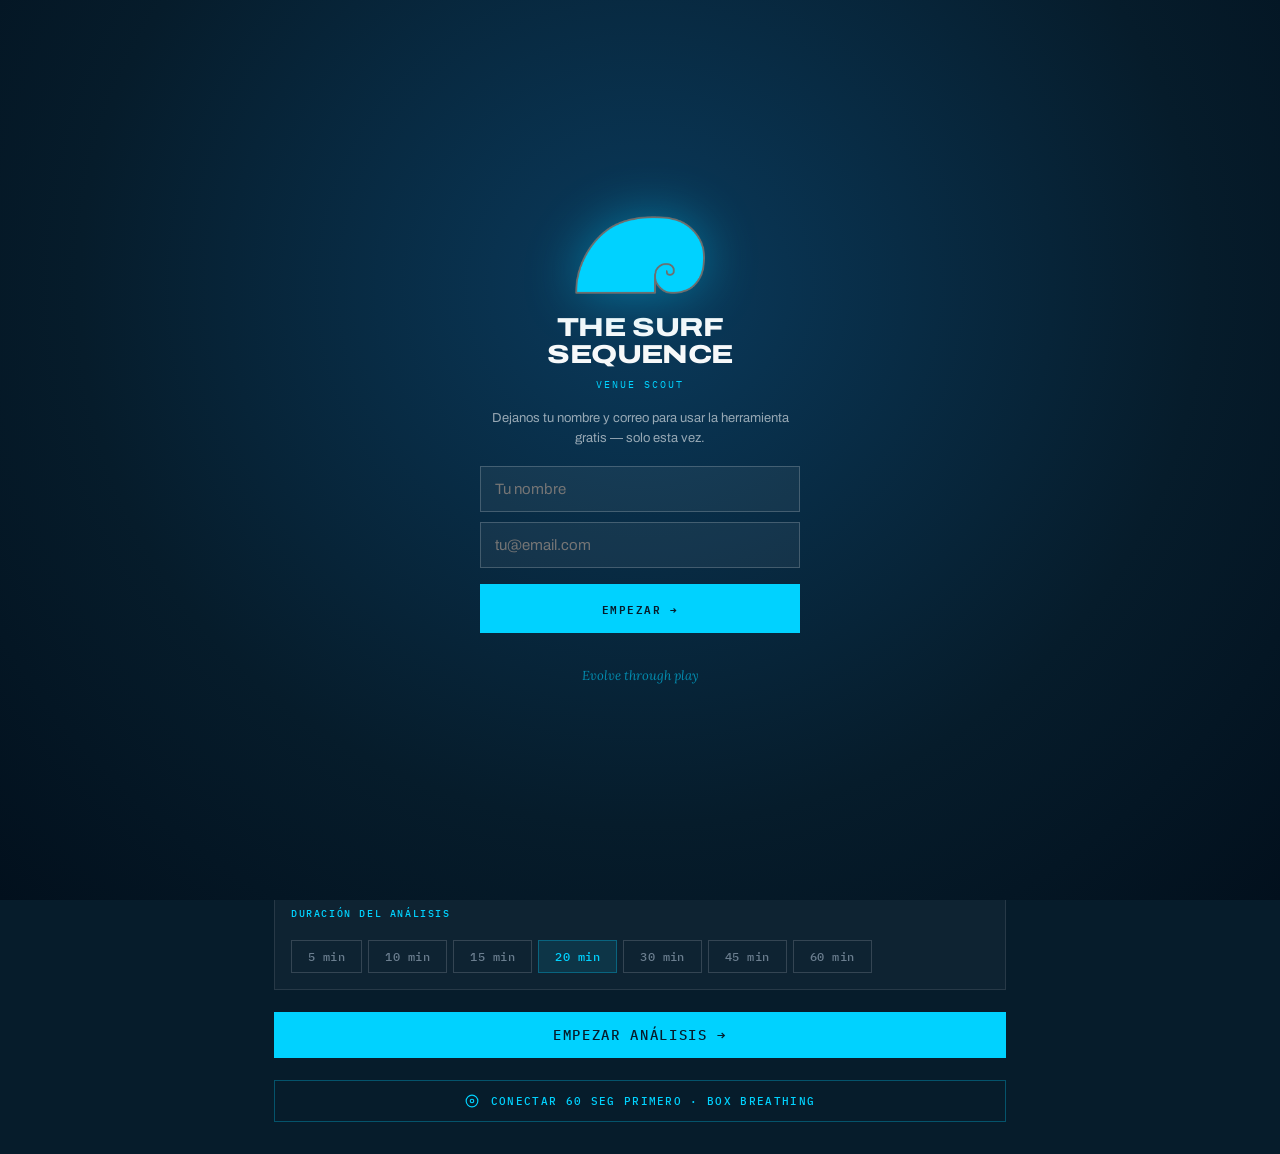
==== commit b852898e: "style: pase profundo V10 · sistema rectilíneo + hairlines "The system is rectilinear" (handoff V10, " ====
--- a/venue-scout/index.html
+++ b/venue-scout/index.html
@@ -15,7 +15,7 @@
 <style>
 :root{
   --bg:#061C2B; --bg2:#0A2438; --bg3:#123049;
-  --border:rgba(255,255,255,.08); --border2:rgba(255,255,255,.14);
+  --border:rgba(247,249,250,.10); --border2:rgba(247,249,250,.16);
   --text:#E8F0F5; --text-soft:#B8CCDF; --grey:#6B7E8F;
   --cyan:#00D2FF; --purple:#7B4FBE; --amber:#FFD166; --foam:#06D6A0; --coral:#FF6B6B;
   --gold:#FF8C42; --silver:#8A99A3; --bronze:#7D4E27;
@@ -31,7 +31,7 @@
 
 /* ---------- Layout ---------- */
 .app{max-width:100%; min-height:100vh; min-height:100dvh; display:flex; flex-direction:column;}
-.topbar{display:flex; justify-content:space-between; align-items:center; padding:16px 20px; border-bottom:1px solid var(--border); position:sticky; top:0; background:rgba(10,22,40,.94); backdrop-filter:blur(14px); -webkit-backdrop-filter:blur(14px); z-index:10;}
+.topbar{display:flex; justify-content:space-between; align-items:center; padding:16px 20px; border-bottom:1px solid var(--border); position:sticky; top:0; background:rgba(6,28,43,.94); backdrop-filter:blur(14px); -webkit-backdrop-filter:blur(14px); z-index:10;}
 .brand-block{display:flex; align-items:center; gap:14px;}
 .brand-logo{height:48px; width:auto; opacity:1;}
 .brand-divider{width:1px; height:32px; background:var(--border2);}
@@ -40,27 +40,27 @@
 .brand-ctx{font-family:'Archivo',sans-serif; font-size:12px; color:var(--text-soft); display:none;}
 .brand-ctx strong{color:var(--text); font-weight:600;}
 @media(min-width:600px){ .brand-ctx{display:inline;} }
-.menu-btn{padding:7px; border:1px solid var(--border2); border-radius:12px; color:var(--text-soft); display:inline-flex; align-items:center; justify-content:center; transition:all .15s;}
+.menu-btn{padding:7px; border:1px solid var(--border2); border-radius:0; color:var(--text-soft); display:inline-flex; align-items:center; justify-content:center; transition:all .15s;}
 .menu-btn:hover{border-color:var(--cyan); color:var(--cyan);}
 .menu-btn svg{width:16px; height:16px;}
 .screen{padding:16px; flex:1; display:flex; flex-direction:column; gap:14px;}
 
 /* ---------- Inputs ---------- */
 .label{font-family:'IBM Plex Mono',monospace; font-size:10px; letter-spacing:.16em; text-transform:uppercase; color:var(--cyan); font-weight:500; margin-bottom:6px;}
-.inp,.sel,.ta{width:100%; background:rgba(255,255,255,.04); border:1px solid var(--border2); border-radius:10px; padding:11px 14px; color:var(--text); font-size:14px;}
+.inp,.sel,.ta{width:100%; background:rgba(255,255,255,.04); border:1px solid var(--border2); border-radius:0; padding:11px 14px; color:var(--text); font-size:14px;}
 .inp:focus,.sel:focus,.ta:focus{outline:none; border-color:var(--cyan); background:rgba(0,210,255,.04);}
 .ta{resize:vertical; min-height:64px; font-family:inherit;}
 
 /* ---------- Chips ---------- */
 .chips{display:flex; gap:6px; flex-wrap:wrap;}
-.chip{font-family:'IBM Plex Mono',monospace; font-size:12px; letter-spacing:.04em; padding:8px 16px; border-radius:999px; background:rgba(0,210,255,.1); border:1.5px solid rgba(0,210,255,.3); color:var(--cyan); font-weight:500; cursor:pointer; user-select:none; transition:all .12s;}
+.chip{font-family:'IBM Plex Mono',monospace; font-size:12px; letter-spacing:.04em; padding:8px 16px; border-radius:0; background:rgba(0,210,255,.1); border:1.5px solid rgba(0,210,255,.3); color:var(--cyan); font-weight:500; cursor:pointer; user-select:none; transition:all .12s;}
 .chip:active{transform:scale(.96);}
 .chip.off{background:transparent; border:1px solid var(--border2); color:var(--grey);}
 .chip.amber{background:rgba(255,140,66,.12); border-color:rgba(255,140,66,.4); color:var(--gold-text);}
 .chip.purple{background:rgba(123,79,190,.12); border-color:rgba(123,79,190,.4); color:#C9B9E8;}
 
 /* ---------- Buttons ---------- */
-.btn{padding:13px 18px; border-radius:999px; font-family:'IBM Plex Mono',monospace; font-size:11px; letter-spacing:.12em; text-transform:uppercase; font-weight:500; transition:all .15s; display:inline-flex; align-items:center; justify-content:center; gap:6px;}
+.btn{padding:13px 18px; border-radius:0; font-family:'IBM Plex Mono',monospace; font-size:11px; letter-spacing:.12em; text-transform:uppercase; font-weight:500; transition:all .15s; display:inline-flex; align-items:center; justify-content:center; gap:6px;}
 .btn:active{transform:scale(.97);}
 .btn-cyan{background:var(--cyan); color:var(--bg);}
 .btn-ghost{background:transparent; border:1px solid var(--border2); color:var(--text-soft);}
@@ -70,7 +70,7 @@
 
 /* ---------- Categories ---------- */
 .cat-row{display:grid; grid-template-columns:1fr 1fr 1fr; gap:8px;}
-.cat{padding:14px 6px; border-radius:12px; text-align:center; cursor:pointer; user-select:none; transition:all .15s; border:2.5px solid transparent;}
+.cat{padding:14px 6px; border-radius:0; text-align:center; cursor:pointer; user-select:none; transition:all .15s; border:2.5px solid transparent;}
 .cat:active{transform:scale(.97);}
 .cat.on{transform:scale(1.03); box-shadow:0 0 0 3px rgba(255,255,255,.18);}
 .cat-mejor{background:rgba(255,140,66,.18); border-color:var(--gold);}
@@ -84,7 +84,7 @@
 
 /* ---------- Toolbar ---------- */
 .toolbar{display:flex; gap:6px; overflow-x:auto; -webkit-overflow-scrolling:touch; padding-bottom:4px;} .toolbar>*{flex:0 0 auto; min-width:62px;}
-.tool{padding:9px 4px; border-radius:12px; text-align:center; font-size:10px; font-weight:700; border:1px solid var(--border2); color:var(--text-soft); cursor:pointer; user-select:none; letter-spacing:.4px; transition:all .12s; line-height:1.1;}
+.tool{padding:9px 4px; border-radius:0; text-align:center; font-size:10px; font-weight:700; border:1px solid var(--border2); color:var(--text-soft); cursor:pointer; user-select:none; letter-spacing:.4px; transition:all .12s; line-height:1.1;}
 .tool:active{transform:scale(.96);}
 .tool svg{display:block; margin:0 auto 3px; width:16px; height:16px;}
 .tool.on{background:rgba(255,255,255,.08); border-color:currentColor;}
@@ -98,11 +98,11 @@
 .timer-bar{display:flex; justify-content:space-between; align-items:center; gap:12px;}
 .timer-big{font-size:40px; font-weight:800; color:var(--text); font-family:'Archivo',sans-serif; font-stretch:125%; line-height:1;}
 .timer-sub{font-size:11px; color:var(--grey); margin-top:3px;}
-.timer-stop{font-size:13px; color:var(--coral); font-weight:600; padding:8px 14px; border:1px solid rgba(255,107,107,.4); border-radius:12px;}
+.timer-stop{font-size:13px; color:var(--coral); font-weight:600; padding:8px 14px; border:1px solid rgba(255,107,107,.4); border-radius:0;}
 .timer-warn{color:var(--gold-text) !important;}
 
 /* ---------- Map ---------- */
-.map-wrap{position:relative; background:#021126; border-radius:14px; overflow:hidden; touch-action:pan-y;}
+.map-wrap{position:relative; background:#021126; border-radius:0; overflow:hidden; touch-action:pan-y;}
 .map-wrap svg{display:block; width:100%; height:auto; touch-action:pan-y; max-height:52vh;}
 .map-wrap.drawing-mode, .map-wrap.drawing-mode svg{touch-action:none;}
 .map-meta{display:flex; justify-content:space-between; align-items:center; font-size:11px; color:var(--grey); padding:4px 2px; font-family:'IBM Plex Mono',monospace;}
@@ -111,25 +111,25 @@
 }
 
 /* ---------- Section ---------- */
-.section{background:rgba(247,249,250,.03); border:1px solid var(--border); border-radius:20px; padding:16px;}
+.section{background:rgba(247,249,250,.03); border:1px solid var(--border); border-radius:0; padding:16px;}
 .section-h{display:flex; justify-content:space-between; align-items:center; margin-bottom:10px;}
 .section-t{font-family:'IBM Plex Mono',monospace; text-transform:uppercase; letter-spacing:.16em; font-weight:500; font-size:10px; color:var(--cyan); margin-bottom:10px;}
 
 /* ---------- Recent waves list ---------- */
 .recent{max-height:120px; overflow-y:auto; display:flex; flex-direction:column; gap:4px;}
-.recent-item{display:flex; justify-content:space-between; align-items:center; padding:6px 10px; background:rgba(255,255,255,.04); border-radius:6px; font-size:12px;}
+.recent-item{display:flex; justify-content:space-between; align-items:center; padding:6px 10px; background:rgba(255,255,255,.04); border-radius:0; font-size:12px;}
 .recent-coord{font-family:'IBM Plex Mono',monospace; font-weight:700;}
 .recent-time{color:var(--grey); font-size:11px;}
 
 /* ---------- Modal ---------- */
 .modal-overlay{position:fixed; inset:0; background:rgba(0,0,0,.78); display:flex; align-items:center; justify-content:center; z-index:200; backdrop-filter:blur(8px); padding:20px;}
-.modal{background:var(--bg2); border:1px solid rgba(0,210,255,.2); border-radius:24px; padding:20px 20px 22px; max-width:440px; width:100%; max-height:90vh; overflow-y:auto;}
+.modal{background:var(--bg2); border:1px solid rgba(0,210,255,.2); border-radius:0; padding:20px 20px 22px; max-width:440px; width:100%; max-height:90vh; overflow-y:auto;}
 .modal-h{display:flex; justify-content:space-between; align-items:flex-start; gap:10px; margin-bottom:14px;}
 .modal-t{font-family:'Archivo',sans-serif; font-stretch:125%; text-transform:uppercase; font-size:17px; font-weight:800;}
 .modal-x{font-size:22px; color:var(--grey); padding:0 6px;}
 
 /* ---------- Report ---------- */
-.report-block{background:rgba(255,255,255,.025); border:1px solid var(--border); border-left:4px solid var(--gold); border-radius:0 12px 12px 0; padding:0; margin-bottom:10px; overflow:hidden;}
+.report-block{background:rgba(255,255,255,.025); border:1px solid var(--border); border-left:4px solid var(--gold); border-radius:0; padding:0; margin-bottom:10px; overflow:hidden;}
 .report-block.silver{border-left-color:var(--silver);}
 .report-block.bronze{border-left-color:var(--bronze);}
 .report-cat-banner{display:flex; justify-content:space-between; align-items:center; padding:8px 14px; background:rgba(255,140,66,.08); border-bottom:1px solid var(--border);}
@@ -149,7 +149,7 @@
 .report-hero-sub{font-size:13px; color:var(--text-soft); margin-top:6px; line-height:1.4;}
 .report-hero-sub strong{color:var(--text); font-weight:500;}
 .report-strip{display:flex; gap:8px; padding:10px 14px; border-top:1px solid var(--border); flex-wrap:wrap;}
-.report-pill{font-size:11px; padding:4px 10px; border-radius:14px; background:rgba(255,255,255,.04); border:1px solid var(--border); color:var(--text-soft);}
+.report-pill{font-size:11px; padding:4px 10px; border-radius:0; background:rgba(255,255,255,.04); border:1px solid var(--border); color:var(--text-soft);}
 .report-pill strong{color:var(--text); font-weight:600;}
 .report-pill.foam{background:rgba(6,214,160,.12); border-color:rgba(6,214,160,.3); color:var(--foam);}
 .report-pill.amber{background:rgba(255,140,66,.12); border-color:rgba(255,140,66,.3); color:var(--gold-text);}
@@ -162,7 +162,7 @@
 .report-alt-coord{font-family:'IBM Plex Mono',monospace; font-weight:700; color:var(--text); min-width:42px;}
 .report-alt-refs{flex:1; min-width:0; color:var(--grey); font-size:11px;}
 .report-alt-data{font-family:'IBM Plex Mono',monospace; font-size:11px; color:var(--text-soft);}
-.plan-card{background:rgba(0,210,255,.08); border:1px solid rgba(0,210,255,.3); border-radius:12px; padding:14px 16px; margin-top:14px;}
+.plan-card{background:rgba(0,210,255,.08); border:1px solid rgba(0,210,255,.3); border-radius:0; padding:14px 16px; margin-top:14px;}
 .plan-h{font-size:11px; font-weight:700; color:var(--cyan); letter-spacing:1px; margin-bottom:8px;}
 .plan-line{font-size:13px; color:var(--text-soft); margin-top:5px; line-height:1.5;}
 .plan-line strong{color:var(--text); font-weight:600;}
@@ -171,7 +171,7 @@
 /* ---------- Score sliders ---------- */
 .score-row{display:grid; grid-template-columns:30px 1fr 50px; align-items:center; gap:12px; margin-bottom:10px;}
 .score-row input[type=range]{width:100%; -webkit-appearance:none; background:transparent;}
-.score-row input[type=range]::-webkit-slider-runnable-track{height:8px; background:rgba(255,255,255,.08); border-radius:4px;}
+.score-row input[type=range]::-webkit-slider-runnable-track{height:8px; background:rgba(255,255,255,.08); border-radius:0;}
 .score-row input[type=range]::-webkit-slider-thumb{-webkit-appearance:none; width:20px; height:20px; border-radius:50%; background:var(--cyan); margin-top:-6px; box-shadow:0 0 0 3px rgba(0,210,255,.18);}
 .score-val{font-family:'IBM Plex Mono',monospace; font-weight:700; text-align:right; font-size:15px;}
 
@@ -204,13 +204,13 @@
 
 /* Hide scrollbar */
 .recent::-webkit-scrollbar{width:5px;}
-.recent::-webkit-scrollbar-thumb{background:rgba(255,255,255,.1); border-radius:5px;}
+.recent::-webkit-scrollbar-thumb{background:rgba(255,255,255,.1); border-radius:0;}
 
 /* SVG cell highlight on tap */
 .cell-hit{fill:rgba(0,210,255,.18); transition:opacity .2s; pointer-events:none;}
 
 /* Toast */
-.toast{position:fixed; bottom:24px; left:50%; transform:translateX(-50%); background:var(--bg3); border:1px solid var(--cyan); color:var(--text); padding:10px 18px; border-radius:24px; font-size:13px; font-weight:600; z-index:500; box-shadow:0 6px 24px rgba(0,0,0,.4); animation:toastIn .3s ease-out;}
+.toast{position:fixed; bottom:24px; left:50%; transform:translateX(-50%); background:var(--bg3); border:1px solid var(--cyan); color:var(--text); padding:10px 18px; border-radius:0; font-size:13px; font-weight:600; z-index:500; box-shadow:0 6px 24px rgba(0,0,0,.4); animation:toastIn .3s ease-out;}
 @keyframes toastIn{from{opacity:0; transform:translate(-50%,12px);} to{opacity:1; transform:translate(-50%,0);}}
 
 /* Box breathing screen */
@@ -226,7 +226,7 @@
 .breath-circle.holdout{transform:scale(1); background:rgba(0,210,255,.08); border-color:rgba(0,210,255,.4);}
 .breath-phase{position:absolute; font-family:'IBM Plex Mono',monospace; font-weight:500; letter-spacing:.2em; text-transform:uppercase; font-size:20px; color:var(--text); pointer-events:none;}
 .breath-meta{margin-top:32px; font-family:'IBM Plex Mono',monospace; font-size:12px; color:var(--text-soft); letter-spacing:1.5px;}
-.breath-skip{margin-top:24px; font-size:12px; color:var(--text-soft); padding:8px 18px; border:1px solid var(--border2); border-radius:20px; transition:all .15s;}
+.breath-skip{margin-top:24px; font-size:12px; color:var(--text-soft); padding:8px 18px; border:1px solid var(--border2); border-radius:0; transition:all .15s;}
 .breath-skip:hover{color:var(--text); border-color:var(--text-soft);}
 </style>
 </head>
@@ -379,7 +379,7 @@
       ${state.screen!=='setup' ? `<button class="btn btn-ghost btn-block" style="justify-content:flex-start;padding:14px 16px;" onclick="this.closest('.modal-overlay').remove();state.screen='setup';save();render();"><svg width="16" height="16" viewBox="0 0 24 24" fill="none" stroke="currentColor" stroke-width="2" style="margin-right:10px;"><polyline points="15 18 9 12 15 6"/></svg>Volver al setup</button>`:''}
       <button class="btn btn-ghost btn-block" style="justify-content:space-between;padding:14px 16px;" onclick="toggleRapidMode(this)">
         <span style="display:inline-flex;align-items:center;"><svg width="16" height="16" viewBox="0 0 24 24" fill="none" stroke="currentColor" stroke-width="2" stroke-linecap="round" stroke-linejoin="round" style="margin-right:10px;"><polygon points="13 2 3 14 12 14 11 22 21 10 12 10 13 2"/></svg>Score auto-clasifica · tap primero, score después</span>
-        <span style="font-size:11px;padding:3px 10px;border-radius:12px;background:${state.rapidMode?'rgba(6,214,160,.18)':'rgba(255,255,255,.06)'};color:${state.rapidMode?'var(--foam)':'var(--text-soft)'};font-weight:700;">${state.rapidMode?'ON':'OFF'}</span>
+        <span style="font-size:11px;padding:3px 10px;border-radius:0;background:${state.rapidMode?'rgba(6,214,160,.18)':'rgba(255,255,255,.06)'};color:${state.rapidMode?'var(--foam)':'var(--text-soft)'};font-weight:700;">${state.rapidMode?'ON':'OFF'}</span>
       </button>
       <button class="btn btn-ghost btn-block" style="justify-content:flex-start;padding:14px 16px;" onclick="this.closest('.modal-overlay').remove();window.print();"><svg width="16" height="16" viewBox="0 0 24 24" fill="none" stroke="currentColor" stroke-width="2" style="margin-right:10px;"><polyline points="6 9 6 2 18 2 18 9"/><path d="M6 18H4a2 2 0 0 1-2-2v-5a2 2 0 0 1 2-2h16a2 2 0 0 1 2 2v5a2 2 0 0 1-2 2h-2"/><rect x="6" y="14" width="12" height="8"/></svg>Imprimir / guardar PDF</button>
       <button class="btn btn-coral btn-block" style="justify-content:flex-start;padding:14px 16px;" onclick="this.closest('.modal-overlay').remove();reset();"><svg width="16" height="16" viewBox="0 0 24 24" fill="none" stroke="currentColor" stroke-width="2" style="margin-right:10px;"><polyline points="3 6 5 6 21 6"/><path d="M19 6v14a2 2 0 0 1-2 2H7a2 2 0 0 1-2-2V6"/></svg>Nuevo análisis (borra el actual)</button>
@@ -466,14 +466,14 @@
     <section class="section">
       <div class="section-h"><div class="section-t">Tipo de análisis</div></div>
       <div style="display:grid;grid-template-columns:1fr 1fr;gap:8px;">
-        <button onclick="setAnalysisMode('comp')" style="padding:14px 10px;border-radius:12px;border:2px solid ${mode==='comp'?'var(--cyan)':'var(--border)'};background:${mode==='comp'?'rgba(0,210,255,.08)':'rgba(255,255,255,.02)'};color:var(--text);text-align:left;cursor:pointer;">
+        <button onclick="setAnalysisMode('comp')" style="padding:14px 10px;border-radius:0;border:2px solid ${mode==='comp'?'var(--cyan)':'var(--border)'};background:${mode==='comp'?'rgba(0,210,255,.08)':'rgba(255,255,255,.02)'};color:var(--text);text-align:left;cursor:pointer;">
           <div style="display:flex;align-items:center;gap:6px;margin-bottom:4px;">
             <svg width="18" height="18" viewBox="0 0 24 24" fill="none" stroke="${mode==='comp'?'#00D2FF':'#B8CCDF'}" stroke-width="2" stroke-linecap="round" stroke-linejoin="round"><path d="M6 9H4.5a2.5 2.5 0 0 1 0-5H6"/><path d="M18 9h1.5a2.5 2.5 0 0 0 0-5H18"/><path d="M4 22h16"/><path d="M18 2H6v7a6 6 0 0 0 12 0V2Z"/></svg>
             <div style="font-weight:700;font-size:13px;color:${mode==='comp'?'var(--cyan)':'var(--text)'};">COMPETENCIA</div>
           </div>
           <div style="font-size:11px;color:var(--text-soft);line-height:1.35;">Scoring 1-10 · clasificación automática según tus olas del día · plan táctico del heat · replay</div>
         </button>
-        <button onclick="setAnalysisMode('free')" style="padding:14px 10px;border-radius:12px;border:2px solid ${mode==='free'?'var(--foam)':'var(--border)'};background:${mode==='free'?'rgba(6,214,160,.08)':'rgba(255,255,255,.02)'};color:var(--text);text-align:left;cursor:pointer;">
+        <button onclick="setAnalysisMode('free')" style="padding:14px 10px;border-radius:0;border:2px solid ${mode==='free'?'var(--foam)':'var(--border)'};background:${mode==='free'?'rgba(6,214,160,.08)':'rgba(255,255,255,.02)'};color:var(--text);text-align:left;cursor:pointer;">
           <div style="display:flex;align-items:center;gap:6px;margin-bottom:4px;">
             <svg width="18" height="18" viewBox="0 0 24 24" fill="none" stroke="${mode==='free'?'#06D6A0':'#B8CCDF'}" stroke-width="2" stroke-linecap="round" stroke-linejoin="round"><path d="M2 6c.6.5 1.2 1 2.5 1C7 7 7 5 9.5 5c2.6 0 2.4 2 5 2 2.5 0 2.5-2 5-2 1.3 0 1.9.5 2.5 1"/><path d="M2 12c.6.5 1.2 1 2.5 1 2.5 0 2.5-2 5-2 2.6 0 2.4 2 5 2 2.5 0 2.5-2 5-2 1.3 0 1.9.5 2.5 1"/><path d="M2 18c.6.5 1.2 1 2.5 1 2.5 0 2.5-2 5-2 2.6 0 2.4 2 5 2 2.5 0 2.5-2 5-2 1.3 0 1.9.5 2.5 1"/></svg>
             <div style="font-weight:700;font-size:13px;color:${mode==='free'?'var(--foam)':'var(--text)'};">SESIÓN LIBRE</div>
@@ -695,7 +695,7 @@
 
       ${isFree ? `
       <div style="margin-top:14px;">
-        <div class="cat cat-mejor ${state.activeMode==='ola'?'on':''}" style="background:rgba(6,214,160,.14);border:2px solid ${state.activeMode==='ola'?'#06D6A0':'transparent'};padding:12px;border-radius:12px;cursor:pointer;display:flex;justify-content:space-between;align-items:center;" onclick="setMode('ola')">
+        <div class="cat cat-mejor ${state.activeMode==='ola'?'on':''}" style="background:rgba(6,214,160,.14);border:2px solid ${state.activeMode==='ola'?'#06D6A0':'transparent'};padding:12px;border-radius:0;cursor:pointer;display:flex;justify-content:space-between;align-items:center;" onclick="setMode('ola')">
           <div>
             <div class="cat-lbl" style="color:#06D6A0;">OLA BUENA</div>
             <div style="font-size:10px;color:var(--grey);margin-top:2px;">Tap donde viste una ola aprovechable</div>
@@ -705,7 +705,7 @@
       </div>
       ` : `
       <div style="margin-top:14px;">
-        <div class="cat ${state.activeMode==='mejor'?'on':''}" style="background:rgba(0,210,255,.12);border:2px solid ${state.activeMode==='mejor'?'var(--cyan)':'transparent'};padding:12px;border-radius:12px;cursor:pointer;display:flex;justify-content:space-between;align-items:center;" onclick="setMode('mejor')">
+        <div class="cat ${state.activeMode==='mejor'?'on':''}" style="background:rgba(0,210,255,.12);border:2px solid ${state.activeMode==='mejor'?'var(--cyan)':'transparent'};padding:12px;border-radius:0;cursor:pointer;display:flex;justify-content:space-between;align-items:center;" onclick="setMode('mejor')">
           <div>
             <div class="cat-lbl" style="color:var(--cyan);">OLA</div>
             <div style="font-size:10px;color:var(--grey);margin-top:2px;">Tap donde salió · le asignás score 1-10 después</div>
@@ -716,9 +716,9 @@
       `}
 
       <div class="dir-row" style="display:grid;grid-template-columns:1fr 1fr 1fr;gap:6px;margin-top:8px;">
-        <button class="dir-btn ${state.activeDirection==='R'?'on':''}" style="padding:9px 4px;border-radius:9px;background:${state.activeDirection==='R'?'rgba(255,209,102,.22)':'rgba(255,255,255,.04)'};border:1.5px solid ${state.activeDirection==='R'?'#FFD166':'var(--border2)'};color:${state.activeDirection==='R'?'#FFD166':'var(--text-soft)'};font-weight:700;font-size:12px;letter-spacing:.4px;transition:all .12s;" onclick="toggleDirection('R')" title="La ola va hacia tu izquierda visual = ola DERECHA del surfista">← DER</button>
-        <button class="dir-btn ${state.activeDirection===null?'on':''}" style="padding:9px 4px;border-radius:9px;background:${state.activeDirection===null?'rgba(255,255,255,.08)':'rgba(255,255,255,.04)'};border:1.5px solid ${state.activeDirection===null?'var(--text-soft)':'var(--border2)'};color:${state.activeDirection===null?'var(--text)':'var(--text-soft)'};font-weight:700;font-size:11px;letter-spacing:.4px;" onclick="toggleDirection(null)">SIN DIR</button>
-        <button class="dir-btn ${state.activeDirection==='L'?'on':''}" style="padding:9px 4px;border-radius:9px;background:${state.activeDirection==='L'?'rgba(0,210,255,.22)':'rgba(255,255,255,.04)'};border:1.5px solid ${state.activeDirection==='L'?'#00D2FF':'var(--border2)'};color:${state.activeDirection==='L'?'#00D2FF':'var(--text-soft)'};font-weight:700;font-size:12px;letter-spacing:.4px;" onclick="toggleDirection('L')" title="La ola va hacia tu derecha visual = ola IZQUIERDA del surfista">IZQ →</button>
+        <button class="dir-btn ${state.activeDirection==='R'?'on':''}" style="padding:9px 4px;border-radius:0;background:${state.activeDirection==='R'?'rgba(255,209,102,.22)':'rgba(255,255,255,.04)'};border:1.5px solid ${state.activeDirection==='R'?'#FFD166':'var(--border2)'};color:${state.activeDirection==='R'?'#FFD166':'var(--text-soft)'};font-weight:700;font-size:12px;letter-spacing:.4px;transition:all .12s;" onclick="toggleDirection('R')" title="La ola va hacia tu izquierda visual = ola DERECHA del surfista">← DER</button>
+        <button class="dir-btn ${state.activeDirection===null?'on':''}" style="padding:9px 4px;border-radius:0;background:${state.activeDirection===null?'rgba(255,255,255,.08)':'rgba(255,255,255,.04)'};border:1.5px solid ${state.activeDirection===null?'var(--text-soft)':'var(--border2)'};color:${state.activeDirection===null?'var(--text)':'var(--text-soft)'};font-weight:700;font-size:11px;letter-spacing:.4px;" onclick="toggleDirection(null)">SIN DIR</button>
+        <button class="dir-btn ${state.activeDirection==='L'?'on':''}" style="padding:9px 4px;border-radius:0;background:${state.activeDirection==='L'?'rgba(0,210,255,.22)':'rgba(255,255,255,.04)'};border:1.5px solid ${state.activeDirection==='L'?'#00D2FF':'var(--border2)'};color:${state.activeDirection==='L'?'#00D2FF':'var(--text-soft)'};font-weight:700;font-size:12px;letter-spacing:.4px;" onclick="toggleDirection('L')" title="La ola va hacia tu derecha visual = ola IZQUIERDA del surfista">IZQ →</button>
       </div>
 
       <div class="toolbar" style="margin-top:10px;">
@@ -768,15 +768,15 @@
         </div>
       </div>
       <input type="file" id="photoInput" accept="image/*" style="display:none;" onchange="handlePhotoUpload(this)">
-      ${state.map.photoDataUrl ? `<div style="margin-top:8px;padding:8px 12px;background:rgba(255,255,255,.04);border-radius:12px;font-size:11px;">
+      ${state.map.photoDataUrl ? `<div style="margin-top:8px;padding:8px 12px;background:rgba(255,255,255,.04);border-radius:0;font-size:11px;">
         <div style="display:flex;align-items:center;gap:8px;margin-bottom:6px;">
           <span class="mono" style="color:var(--grey);font-size:10px;">ZOOM</span>
           <input type="range" min="100" max="260" step="10" value="${Math.round((state.map.photoScale||1)*100)}" oninput="state.map.photoScale=parseInt(this.value)/100;save();render();" style="flex:1;">
           <span style="display:flex;gap:4px;">
-            <button onclick="nudgePhoto(0,-1)" style="padding:2px 8px;border:1px solid var(--border2);border-radius:8px;">▲</button>
-            <button onclick="nudgePhoto(0,1)" style="padding:2px 8px;border:1px solid var(--border2);border-radius:8px;">▼</button>
-            <button onclick="nudgePhoto(-1,0)" style="padding:2px 8px;border:1px solid var(--border2);border-radius:8px;">◀</button>
-            <button onclick="nudgePhoto(1,0)" style="padding:2px 8px;border:1px solid var(--border2);border-radius:8px;">▶</button>
+            <button onclick="nudgePhoto(0,-1)" style="padding:2px 8px;border:1px solid var(--border2);border-radius:0;">▲</button>
+            <button onclick="nudgePhoto(0,1)" style="padding:2px 8px;border:1px solid var(--border2);border-radius:0;">▼</button>
+            <button onclick="nudgePhoto(-1,0)" style="padding:2px 8px;border:1px solid var(--border2);border-radius:0;">◀</button>
+            <button onclick="nudgePhoto(1,0)" style="padding:2px 8px;border:1px solid var(--border2);border-radius:0;">▶</button>
           </span>
         </div>
         <div style="display:flex;align-items:center;gap:10px;">
@@ -797,7 +797,7 @@
       ${renderMapSVG()}
     </section>
 
-    ${(()=>{ const pend = pendingWaves(); if(!pend.length) return ''; return `<div style="margin-top:8px;padding:10px 12px;background:rgba(6,214,160,.06);border:1.5px dashed var(--foam);border-radius:10px;display:flex;justify-content:space-between;align-items:center;gap:8px;flex-wrap:wrap;">
+    ${(()=>{ const pend = pendingWaves(); if(!pend.length) return ''; return `<div style="margin-top:8px;padding:10px 12px;background:rgba(6,214,160,.06);border:1.5px dashed var(--foam);border-radius:0;display:flex;justify-content:space-between;align-items:center;gap:8px;flex-wrap:wrap;">
       <div style="font-size:11px;color:var(--text);"><strong>${pend.length}</strong> ola${pend.length===1?'':'s'} sin score <span style="color:var(--text-soft);">· tap cada pin gris para asignar score</span></div>
       <button class="btn btn-ghost" style="padding:5px 12px;font-size:11px;color:var(--foam);border-color:rgba(6,214,160,.4);" onclick="categorizePendingModal('${pend[pend.length-1].id}')">Score de la última</button>
     </div>`; })()}
@@ -848,19 +848,19 @@
   const accuracy = hasStats ? Math.round(((ps.hit + ps.near*0.5) / ps.tried) * 100) : 0;
   if(state.activePrediction){
     const p = state.activePrediction;
-    return `<div style="margin-top:10px;padding:10px 12px;background:rgba(0,210,255,.1);border:1.5px dashed #00D2FF;border-radius:10px;display:flex;justify-content:space-between;align-items:center;gap:8px;">
+    return `<div style="margin-top:10px;padding:10px 12px;background:rgba(0,210,255,.1);border:1.5px dashed #00D2FF;border-radius:0;display:flex;justify-content:space-between;align-items:center;gap:8px;">
       <div style="font-size:11px;color:#00D2FF;font-weight:700;line-height:1.4;">🎯 Predijiste <strong style="font-family:'IBM Plex Mono',monospace;font-size:13px;">${rowToLetter(p.row)}${p.col}</strong> · esperando próxima MEJOR...</div>
-      <button onclick="cancelPrediction()" style="font-size:11px;color:var(--text-soft);padding:4px 10px;border:1px solid var(--border2);border-radius:6px;flex-shrink:0;">Cancelar</button>
+      <button onclick="cancelPrediction()" style="font-size:11px;color:var(--text-soft);padding:4px 10px;border:1px solid var(--border2);border-radius:0;flex-shrink:0;">Cancelar</button>
     </div>`;
   }
   if(state.activeMode === 'predict'){
-    return `<div style="margin-top:10px;padding:10px 12px;background:rgba(0,210,255,.08);border:1.5px solid #00D2FF;border-radius:10px;text-align:center;">
+    return `<div style="margin-top:10px;padding:10px 12px;background:rgba(0,210,255,.08);border:1.5px solid #00D2FF;border-radius:0;text-align:center;">
       <div style="font-size:11px;color:#00D2FF;font-weight:700;">🎯 Tap la celda donde predecís la próxima MEJOR</div>
-      <button onclick="setMode('mejor')" style="margin-top:6px;font-size:11px;color:var(--text-soft);padding:4px 12px;border:1px solid var(--border2);border-radius:6px;">Cancelar</button>
+      <button onclick="setMode('mejor')" style="margin-top:6px;font-size:11px;color:var(--text-soft);padding:4px 12px;border:1px solid var(--border2);border-radius:0;">Cancelar</button>
     </div>`;
   }
   return `<div style="margin-top:10px;display:flex;justify-content:space-between;align-items:center;gap:8px;padding:8px 4px;">
-    <button onclick="startPrediction()" style="font-size:12px;color:#00D2FF;padding:8px 14px;border:1.5px solid rgba(0,210,255,.4);border-radius:9px;font-weight:700;display:inline-flex;align-items:center;gap:6px;">
+    <button onclick="startPrediction()" style="font-size:12px;color:#00D2FF;padding:8px 14px;border:1.5px solid rgba(0,210,255,.4);border-radius:0;font-weight:700;display:inline-flex;align-items:center;gap:6px;">
       🎯 Predecir próxima MEJOR
     </button>
     ${hasStats ? `<div style="font-size:11px;color:var(--text-soft);font-family:'IBM Plex Mono',monospace;">
@@ -915,7 +915,7 @@
     <span style="color:${c};font-weight:700;">● ${w.category==='pending'?'SIN SCORE':w.category.toUpperCase()}</span>
     <span class="recent-coord">${coordLbl(w)}</span>
     ${dirChip}
-    ${w.score?`<span style="font-size:10px;background:rgba(255,255,255,.08);color:var(--text);padding:1px 6px;border-radius:12px;font-weight:700;">${w.score}/10</span>`:''}
+    ${w.score?`<span style="font-size:10px;background:rgba(255,255,255,.08);color:var(--text);padding:1px 6px;border-radius:0;font-weight:700;">${w.score}/10</span>`:''}
     <span class="recent-time mono">+${fmtMMSS(w.ts)}</span>
     <button onclick="event.stopPropagation();removeWave('${w.id}')" style="color:var(--coral);font-size:14px;padding:0 4px;line-height:1;" title="Borrar">×</button>
   </div>`;
@@ -1493,7 +1493,7 @@
   const cats = [...new Set(HAZARDS.map(h=>h.cat))];
   const gridHTML = cats.map(cat => {
     const items = HAZARDS.filter(h=>h.cat===cat).map(h => `
-      <button class="hazard-cell" onclick="pickHazard('${h.id}')" style="display:flex;flex-direction:column;align-items:center;gap:4px;padding:10px 4px;border-radius:10px;background:rgba(255,255,255,.04);border:1px solid var(--border);cursor:pointer;">
+      <button class="hazard-cell" onclick="pickHazard('${h.id}')" style="display:flex;flex-direction:column;align-items:center;gap:4px;padding:10px 4px;border-radius:0;background:rgba(255,255,255,.04);border:1px solid var(--border);cursor:pointer;">
         <span style="width:32px;height:32px;border-radius:50%;background:${h.color}22;border:1.5px solid ${h.color};display:inline-flex;align-items:center;justify-content:center;">
           <svg width="18" height="18" viewBox="0 0 24 24" fill="none" stroke="${h.color}" stroke-width="2" stroke-linecap="round" stroke-linejoin="round">${h.svg}</svg>
         </span>
@@ -1587,7 +1587,7 @@
     const bg = cat==='mejor' ? 'rgba(255,140,66,.22)' : cat==='media' ? 'rgba(156,163,175,.18)' : cat==='otra' ? 'rgba(180,83,9,.22)' : 'rgba(255,255,255,.06)';
     const border = cat==='mejor' ? 'var(--gold)' : cat==='media' ? 'var(--silver)' : cat==='otra' ? 'var(--bronze)' : 'var(--border2)';
     const col = cat==='mejor' ? 'var(--gold-text)' : cat==='media' ? 'var(--silver-text)' : cat==='otra' ? 'var(--bronze-text)' : 'var(--text)';
-    return `<button onclick="assignScore('${w.id}',${n})" style="padding:14px 4px;background:${bg};border:2px solid ${border};border-radius:10px;color:${col};font-weight:800;font-size:16px;font-family:'IBM Plex Mono',monospace;">${n}</button>`;
+    return `<button onclick="assignScore('${w.id}',${n})" style="padding:14px 4px;background:${bg};border:2px solid ${border};border-radius:0;color:${col};font-weight:800;font-size:16px;font-family:'IBM Plex Mono',monospace;">${n}</button>`;
   };
   m.innerHTML = `<div class="modal" style="max-width:400px;">
     <div class="modal-h">
@@ -1603,9 +1603,9 @@
     ${(!w.direction && !state.activeDirection) ? `
     <div class="section-t" style="margin-bottom:6px;">Dirección · vista desde la playa</div>
     <div style="display:grid;grid-template-columns:1fr 1fr 1fr;gap:6px;margin-bottom:10px;">
-      <button onclick="updateWaveDir('${w.id}','R');categorizePendingModal('${w.id}')" style="padding:10px;border:1.5px solid var(--border2);border-radius:12px;color:var(--text);font-family:'IBM Plex Mono',monospace;font-size:11px;">← DER</button>
-      <button onclick="updateWaveDir('${w.id}',null);categorizePendingModal('${w.id}')" style="padding:10px;border:1.5px solid var(--cyan);border-radius:12px;color:var(--cyan);font-family:'IBM Plex Mono',monospace;font-size:11px;">SIN DIR</button>
-      <button onclick="updateWaveDir('${w.id}','L');categorizePendingModal('${w.id}')" style="padding:10px;border:1.5px solid var(--border2);border-radius:12px;color:var(--text);font-family:'IBM Plex Mono',monospace;font-size:11px;">IZQ →</button>
+      <button onclick="updateWaveDir('${w.id}','R');categorizePendingModal('${w.id}')" style="padding:10px;border:1.5px solid var(--border2);border-radius:0;color:var(--text);font-family:'IBM Plex Mono',monospace;font-size:11px;">← DER</button>
+      <button onclick="updateWaveDir('${w.id}',null);categorizePendingModal('${w.id}')" style="padding:10px;border:1.5px solid var(--cyan);border-radius:0;color:var(--cyan);font-family:'IBM Plex Mono',monospace;font-size:11px;">SIN DIR</button>
+      <button onclick="updateWaveDir('${w.id}','L');categorizePendingModal('${w.id}')" style="padding:10px;border:1.5px solid var(--border2);border-radius:0;color:var(--text);font-family:'IBM Plex Mono',monospace;font-size:11px;">IZQ →</button>
     </div>` : ''}
     <div style="display:grid;grid-template-columns:repeat(5,1fr);gap:6px;">
       ${[1,2,3,4,5,6,7,8,9,10].map(n => scoreBtn(n)).join('')}
@@ -1686,7 +1686,7 @@
   if(!si || si.count < 1) return '';
   let txt = `🌀 ${si.count} set${si.count===1?'':'s'} detectado${si.count===1?'':'s'} · ~${si.typical} olas por set`;
   if(si.best) txt += ` · la ${ordinal(si.best.pos)} suele ser la mejor (${si.best.n} de ${si.best.total} sets) → ${setAdvice(si.best.pos)}`;
-  return `<div style="margin-top:8px;padding:9px 12px;background:rgba(0,210,255,.06);border:1px solid rgba(0,210,255,.25);border-radius:12px;font-size:11px;color:var(--text-soft);">${txt}</div>`;
+  return `<div style="margin-top:8px;padding:9px 12px;background:rgba(0,210,255,.06);border:1px solid rgba(0,210,255,.25);border-radius:0;font-size:11px;color:var(--text-soft);">${txt}</div>`;
 }
 
 function plantWave(col, row, category){
@@ -1759,8 +1759,8 @@
   let m = document.querySelector('.modal-overlay'); if(m) m.remove();
   m = document.createElement('div'); m.className='modal-overlay';
   const catChip = w.category && w.category!=='pending'
-    ? `<span style="font-size:10px;font-family:'IBM Plex Mono',monospace;letter-spacing:1px;padding:2px 10px;border-radius:12px;background:rgba(255,255,255,.07);color:${w.category==='mejor'?'var(--gold-text)':w.category==='media'?'var(--silver-text)':'var(--bronze-text)'};">${w.category.toUpperCase()} · auto</span>`
-    : `<span style="font-size:10px;font-family:'IBM Plex Mono',monospace;letter-spacing:1px;padding:2px 10px;border-radius:12px;background:rgba(255,255,255,.07);color:var(--grey);">SIN SCORE</span>`;
+    ? `<span style="font-size:10px;font-family:'IBM Plex Mono',monospace;letter-spacing:1px;padding:2px 10px;border-radius:0;background:rgba(255,255,255,.07);color:${w.category==='mejor'?'var(--gold-text)':w.category==='media'?'var(--silver-text)':'var(--bronze-text)'};">${w.category.toUpperCase()} · auto</span>`
+    : `<span style="font-size:10px;font-family:'IBM Plex Mono',monospace;letter-spacing:1px;padding:2px 10px;border-radius:0;background:rgba(255,255,255,.07);color:var(--grey);">SIN SCORE</span>`;
   m.innerHTML = `<div class="modal" style="max-width:400px;">
     <div class="modal-h">
       <div>
@@ -1774,13 +1774,13 @@
     </div>
     <div class="label">Score 1-10</div>
     <div style="display:grid;grid-template-columns:repeat(5,1fr);gap:6px;margin-bottom:14px;">
-      ${[1,2,3,4,5,6,7,8,9,10].map(n=>`<button onclick="updateWaveScore('${w.id}','${n}');render();" style="padding:12px 4px;background:${w.score===n?'rgba(0,210,255,.2)':'rgba(255,255,255,.05)'};border:2px solid ${w.score===n?'var(--cyan)':'var(--border2)'};border-radius:12px;color:${w.score===n?'var(--cyan)':'var(--text)'};font-weight:800;font-size:15px;font-family:'IBM Plex Mono',monospace;">${n}</button>`).join('')}
+      ${[1,2,3,4,5,6,7,8,9,10].map(n=>`<button onclick="updateWaveScore('${w.id}','${n}');render();" style="padding:12px 4px;background:${w.score===n?'rgba(0,210,255,.2)':'rgba(255,255,255,.05)'};border:2px solid ${w.score===n?'var(--cyan)':'var(--border2)'};border-radius:0;color:${w.score===n?'var(--cyan)':'var(--text)'};font-weight:800;font-size:15px;font-family:'IBM Plex Mono',monospace;">${n}</button>`).join('')}
     </div>
     <div class="label">Dirección · vista desde la playa</div>
     <div style="display:grid;grid-template-columns:1fr 1fr 1fr;gap:6px;margin-bottom:14px;">
-      <button style="padding:10px 4px;border-radius:12px;background:${w.direction==='R'?'rgba(255,209,102,.18)':'rgba(255,255,255,.04)'};border:1.5px solid ${w.direction==='R'?'var(--gold-text)':'var(--border2)'};color:${w.direction==='R'?'var(--gold-text)':'var(--text-soft)'};font-weight:700;font-size:12px;font-family:'IBM Plex Mono',monospace;" onclick="updateWaveDir('${w.id}','R')">← DER</button>
-      <button style="padding:10px 4px;border-radius:12px;background:${w.direction==null?'rgba(255,255,255,.08)':'rgba(255,255,255,.04)'};border:1.5px solid ${w.direction==null?'var(--text-soft)':'var(--border2)'};color:${w.direction==null?'var(--text)':'var(--text-soft)'};font-weight:700;font-size:11px;font-family:'IBM Plex Mono',monospace;" onclick="updateWaveDir('${w.id}',null)">SIN DIR</button>
-      <button style="padding:10px 4px;border-radius:12px;background:${w.direction==='L'?'rgba(0,210,255,.16)':'rgba(255,255,255,.04)'};border:1.5px solid ${w.direction==='L'?'var(--cyan)':'var(--border2)'};color:${w.direction==='L'?'var(--cyan)':'var(--text-soft)'};font-weight:700;font-size:12px;font-family:'IBM Plex Mono',monospace;" onclick="updateWaveDir('${w.id}','L')">IZQ →</button>
+      <button style="padding:10px 4px;border-radius:0;background:${w.direction==='R'?'rgba(255,209,102,.18)':'rgba(255,255,255,.04)'};border:1.5px solid ${w.direction==='R'?'var(--gold-text)':'var(--border2)'};color:${w.direction==='R'?'var(--gold-text)':'var(--text-soft)'};font-weight:700;font-size:12px;font-family:'IBM Plex Mono',monospace;" onclick="updateWaveDir('${w.id}','R')">← DER</button>
+      <button style="padding:10px 4px;border-radius:0;background:${w.direction==null?'rgba(255,255,255,.08)':'rgba(255,255,255,.04)'};border:1.5px solid ${w.direction==null?'var(--text-soft)':'var(--border2)'};color:${w.direction==null?'var(--text)':'var(--text-soft)'};font-weight:700;font-size:11px;font-family:'IBM Plex Mono',monospace;" onclick="updateWaveDir('${w.id}',null)">SIN DIR</button>
+      <button style="padding:10px 4px;border-radius:0;background:${w.direction==='L'?'rgba(0,210,255,.16)':'rgba(255,255,255,.04)'};border:1.5px solid ${w.direction==='L'?'var(--cyan)':'var(--border2)'};color:${w.direction==='L'?'var(--cyan)':'var(--text-soft)'};font-weight:700;font-size:12px;font-family:'IBM Plex Mono',monospace;" onclick="updateWaveDir('${w.id}','L')">IZQ →</button>
     </div>
     <button class="btn btn-coral btn-block" onclick="removeWave('${w.id}');this.closest('.modal-overlay').remove();">× Borrar esta ola</button>
   </div>`;
@@ -1830,7 +1830,7 @@
         <button onclick="removeWave('${w.id}');this.closest('.modal-overlay').remove();" style="color:var(--coral);font-size:14px;">×</button>
       </div>`).join('')}
     </div>
-    ${matching.length>1?`<div style="margin-top:12px;padding:10px;background:rgba(0,210,255,.06);border-radius:12px;font-size:12px;color:var(--text-soft);">
+    ${matching.length>1?`<div style="margin-top:12px;padding:10px;background:rgba(0,210,255,.06);border-radius:0;font-size:12px;color:var(--text-soft);">
       Intervalo promedio entre estas olas: <strong style="color:var(--cyan);">${avgIntervalLabel(matching)}</strong>
     </div>`:''}
   </div>`;
@@ -1979,7 +1979,7 @@
       ${sp.name || belt ? `
         <div style="display:flex;align-items:center;gap:10px;flex-wrap:wrap;font-size:14px;color:var(--text);line-height:1.5;">
           ${sp.name ? `<strong>${esc(sp.name)}</strong>` : `<span style="color:var(--text-soft);">Sesión libre</span>`}
-          ${belt ? `<span style="padding:3px 10px;border-radius:10px;background:${belt.color};color:${belt.txt};font-weight:700;font-size:11px;letter-spacing:.5px;">CINTA ${belt.label.toUpperCase()}</span>` : ''}
+          ${belt ? `<span style="padding:3px 10px;border-radius:0;background:${belt.color};color:${belt.txt};font-weight:700;font-size:11px;letter-spacing:.5px;">CINTA ${belt.label.toUpperCase()}</span>` : ''}
         </div>
       ` : `<div style="font-size:13px;color:var(--text-soft);">Sesión libre · sin atleta específico</div>`}
     </section>
@@ -2013,8 +2013,8 @@
         <div style="font-size:10px;color:var(--grey);">números en el mapa ↓</div>
       </div>
       <div style="display:flex;flex-direction:column;gap:5px;">
-        ${hazardsList.map((h,i)=>`<div style="display:flex;align-items:center;gap:10px;font-size:13px;padding:6px 10px;background:rgba(255,255,255,.03);border-radius:12px;">
-          <span style="width:22px;height:22px;border-radius:50%;border:2px solid ${h.color};background:rgba(10,22,40,.8);color:${h.color};font-family:'IBM Plex Mono',monospace;font-weight:800;font-size:11px;display:inline-flex;align-items:center;justify-content:center;flex-shrink:0;">${i+1}</span>
+        ${hazardsList.map((h,i)=>`<div style="display:flex;align-items:center;gap:10px;font-size:13px;padding:6px 10px;background:rgba(255,255,255,.03);border-radius:0;">
+          <span style="width:22px;height:22px;border-radius:50%;border:2px solid ${h.color};background:rgba(6,28,43,.8);color:${h.color};font-family:'IBM Plex Mono',monospace;font-weight:800;font-size:11px;display:inline-flex;align-items:center;justify-content:center;flex-shrink:0;">${i+1}</span>
           <span style="color:${h.color};font-weight:600;flex:1;">${esc(h.label)}</span>
           <span class="mono" style="color:var(--text-soft);">${h.cell}</span>
         </div>`).join('')}
@@ -2024,11 +2024,11 @@
 
     ${(epCell || xpCell) ? `
     <section class="section" style="display:grid;grid-template-columns:1fr 1fr;gap:10px;">
-      ${epCell ? `<div style="padding:10px;background:rgba(6,214,160,.08);border-radius:10px;border:1px solid rgba(6,214,160,.3);">
+      ${epCell ? `<div style="padding:10px;background:rgba(6,214,160,.08);border-radius:0;border:1px solid rgba(6,214,160,.3);">
         <div style="font-size:10px;color:var(--foam);font-weight:700;letter-spacing:.5px;">ENTRADA</div>
         <div style="font-size:18px;color:var(--white);font-weight:700;font-family:'IBM Plex Mono',monospace;margin-top:2px;">${epCell}</div>
       </div>` : ''}
-      ${xpCell ? `<div style="padding:10px;background:rgba(255,107,107,.08);border-radius:10px;border:1px solid rgba(255,107,107,.3);">
+      ${xpCell ? `<div style="padding:10px;background:rgba(255,107,107,.08);border-radius:0;border:1px solid rgba(255,107,107,.3);">
         <div style="font-size:10px;color:var(--coral);font-weight:700;letter-spacing:.5px;">SALIDA</div>
         <div style="font-size:18px;color:var(--white);font-weight:700;font-family:'IBM Plex Mono',monospace;margin-top:2px;">${xpCell}</div>
       </div>` : ''}
@@ -2039,7 +2039,7 @@
       <div style="font-size:11px;color:var(--text-soft);font-weight:700;letter-spacing:.6px;margin-bottom:10px;">CHECKLIST ANTES DE ENTRAR</div>
       <div style="display:flex;flex-direction:column;gap:6px;">
         ${checklist.map(c=>`<div style="display:flex;gap:8px;align-items:flex-start;font-size:13px;color:var(--text);line-height:1.4;">
-          <span style="width:14px;height:14px;border-radius:4px;border:1.5px solid var(--text-soft);flex-shrink:0;margin-top:2px;"></span>
+          <span style="width:14px;height:14px;border-radius:0;border:1.5px solid var(--text-soft);flex-shrink:0;margin-top:2px;"></span>
           <span>${esc(c)}</span>
         </div>`).join('')}
       </div>
@@ -2047,7 +2047,7 @@
 
     <section class="section">
       <div style="font-size:11px;color:var(--text-soft);font-weight:700;letter-spacing:.6px;margin-bottom:10px;">MAPA DEL SPOT</div>
-      <div style="border-radius:12px;overflow:hidden;background:var(--bg2);">
+      <div style="border-radius:0;overflow:hidden;background:var(--bg2);">
         ${renderMapSVG({ enumerateHazards: true })}
       </div>
     </section>
@@ -2297,7 +2297,7 @@
         <span class="chip">${state.config.conditions.wind}</span>
         <span class="chip">${state.config.conditions.period}</span>
       </div>
-      ${pend ? `<div style="margin-top:10px;padding:8px 12px;border:1.5px dashed var(--amber);border-radius:10px;font-size:12px;color:var(--amber);">${pend} ola${pend===1?'':'s'} sin score no entran al análisis · <button style="color:var(--amber);font-weight:700;text-decoration:underline;" onclick="goBackToObserve()">volver y asignarles score</button></div>` : ''}
+      ${pend ? `<div style="margin-top:10px;padding:8px 12px;border:1.5px dashed var(--amber);border-radius:0;font-size:12px;color:var(--amber);">${pend} ola${pend===1?'':'s'} sin score no entran al análisis · <button style="color:var(--amber);font-weight:700;text-decoration:underline;" onclick="goBackToObserve()">volver y asignarles score</button></div>` : ''}
     </section>
 
     <section class="section">
@@ -2407,7 +2407,7 @@
   return `<section class="section" style="background:linear-gradient(135deg,rgba(0,210,255,.08),rgba(0,210,255,.02));border:1.5px solid ${statusColor};">
     <div style="display:flex;justify-content:space-between;align-items:center;margin-bottom:12px;flex-wrap:wrap;gap:8px;">
       <div style="font-size:11px;letter-spacing:1.5px;text-transform:uppercase;font-weight:800;color:${statusColor};">Plan para tu heat · ${plan.T} min${b.policy ? ' · ' + b.policy.name : ''}</div>
-      <div style="font-size:11px;font-weight:800;color:${statusColor};padding:3px 10px;border-radius:12px;background:rgba(255,255,255,.06);font-family:'IBM Plex Mono',monospace;">${b.sim.expected.toFixed(1)} pts esperados</div>
+      <div style="font-size:11px;font-weight:800;color:${statusColor};padding:3px 10px;border-radius:0;background:rgba(255,255,255,.06);font-family:'IBM Plex Mono',monospace;">${b.sim.expected.toFixed(1)} pts esperados</div>
     </div>
     <div style="display:flex;flex-direction:column;gap:8px;">
       ${steps.map((s,i)=>`<div style="display:flex;gap:10px;align-items:baseline;">
@@ -2511,14 +2511,14 @@
       </div>
       <button class="modal-x" onclick="closeReplay()">×</button>
     </div>
-    <div id="replayMapWrap" style="position:relative;background:#021126;border-radius:12px;overflow:hidden;">
+    <div id="replayMapWrap" style="position:relative;background:#021126;border-radius:0;overflow:hidden;">
       ${renderReplayMapEmpty()}
     </div>
     <div style="margin-top:10px;display:flex;justify-content:space-between;align-items:center;font-family:'IBM Plex Mono',monospace;font-size:11px;">
       <span style="color:var(--text-soft);">Min reales: <strong id="replayMinReal" style="color:var(--text);font-size:14px;">0:00</strong></span>
       <span style="color:var(--text-soft);">Olas: <strong id="replayCount" style="color:var(--text);font-size:14px;">0 / ${state.waves.length}</strong></span>
     </div>
-    <div style="height:6px;background:rgba(255,255,255,.06);border-radius:3px;margin-top:8px;overflow:hidden;">
+    <div style="height:6px;background:rgba(255,255,255,.06);border-radius:0;margin-top:8px;overflow:hidden;">
       <div id="replayBar" style="height:100%;background:linear-gradient(90deg,#00D2FF,#FFD166);width:0%;transition:width .1s linear;"></div>
     </div>
     <div style="display:flex;gap:8px;margin-top:12px;">
@@ -2674,7 +2674,7 @@
   .topbar, .timer-stop, .toolbar, .cat, button, #brandSplash { display: none !important; }
   body { background: #FFFFFF !important; color: #061C2B !important; }
   h1,h2,h3,.modal-t { color:#061C2B !important; }
-  .section { border: 1.5px solid rgba(6,28,43,.25) !important; background: #FFFFFF !important; page-break-inside: avoid; border-radius: 12px; }
+  .section { border: 1.5px solid rgba(6,28,43,.25) !important; background: #FFFFFF !important; page-break-inside: avoid; border-radius:0; }
   .section-t, .label { color:#00A8CC !important; }
   .report-block, .plan-card { background: #FFFFFF !important; color:#061C2B !important; border-color: rgba(6,28,43,.25) !important; }
   .report-stat, .mono, p, li, td, span, div { color: inherit; }
@@ -2711,9 +2711,9 @@
    +'<div style="font-stretch:125%;font-weight:800;text-transform:uppercase;letter-spacing:-0.02em;font-size:26px;line-height:1.05;color:#F7F9FA;text-align:center;margin-top:20px;">The Surf<br>Sequence</div>'
    +'<div style="font-family:\'IBM Plex Mono\',monospace;text-transform:uppercase;letter-spacing:.2em;font-size:10px;color:#00D2FF;margin-top:10px;">Venue Scout</div>'
    +'<div style="font-size:13px;color:rgba(247,249,250,.6);text-align:center;max-width:300px;margin-top:18px;line-height:1.5;">Dejanos tu nombre y correo para usar la herramienta gratis — solo esta vez.</div>'
-   +'<input id="lgName" placeholder="Tu nombre" style="margin-top:18px;width:100%;max-width:320px;padding:14px;border-radius:14px;border:1.5px solid rgba(247,249,250,.2);background:rgba(247,249,250,.05);color:#F7F9FA;font-size:15px;font-family:Archivo;">'
-   +'<input id="lgEmail" type="email" placeholder="tu@email.com" style="margin-top:10px;width:100%;max-width:320px;padding:14px;border-radius:14px;border:1.5px solid rgba(247,249,250,.2);background:rgba(247,249,250,.05);color:#F7F9FA;font-size:15px;font-family:Archivo;">'
-   +'<button id="lgGo" style="margin-top:16px;width:100%;max-width:320px;padding:15px;border:none;border-radius:999px;background:#00D2FF;color:#061C2B;font-family:\'IBM Plex Mono\',monospace;text-transform:uppercase;letter-spacing:.14em;font-size:11px;font-weight:600;cursor:pointer;">Empezar &rarr;</button>'
+   +'<input id="lgName" placeholder="Tu nombre" style="margin-top:18px;width:100%;max-width:320px;padding:14px;border-radius:0;border:1.5px solid rgba(247,249,250,.2);background:rgba(247,249,250,.05);color:#F7F9FA;font-size:15px;font-family:Archivo;">'
+   +'<input id="lgEmail" type="email" placeholder="tu@email.com" style="margin-top:10px;width:100%;max-width:320px;padding:14px;border-radius:0;border:1.5px solid rgba(247,249,250,.2);background:rgba(247,249,250,.05);color:#F7F9FA;font-size:15px;font-family:Archivo;">'
+   +'<button id="lgGo" style="margin-top:16px;width:100%;max-width:320px;padding:15px;border:none;border-radius:0;background:#00D2FF;color:#061C2B;font-family:\'IBM Plex Mono\',monospace;text-transform:uppercase;letter-spacing:.14em;font-size:11px;font-weight:600;cursor:pointer;">Empezar &rarr;</button>'
    +'<div id="lgErr" style="font-size:12px;color:#FF6B6B;margin-top:10px;min-height:16px;"></div>'
    +'<div style="font-family:Lora,serif;font-style:italic;font-size:13px;color:rgba(0,210,255,.6);margin-top:8px;">Evolve through play</div>';
   document.body.appendChild(g);
@@ -2809,7 +2809,7 @@
   function toastG(msg){
     let t=document.getElementById('lgToast');
     if(!t){ t=document.createElement('div'); t.id='lgToast';
-      t.style.cssText='position:fixed;left:50%;transform:translateX(-50%);bottom:24px;z-index:9999;background:rgba(4,20,31,.92);border:1px solid rgba(0,210,255,.4);color:#F7F9FA;border-radius:999px;padding:12px 24px;font-size:15px;font-family:Archivo;max-width:92%;text-align:center;transition:opacity .3s;';
+      t.style.cssText='position:fixed;left:50%;transform:translateX(-50%);bottom:24px;z-index:9999;background:rgba(4,20,31,.92);border:1px solid rgba(0,210,255,.4);color:#F7F9FA;border-radius:0;padding:12px 24px;font-size:15px;font-family:Archivo;max-width:92%;text-align:center;transition:opacity .3s;';
       document.body.appendChild(t); }
     t.textContent=msg; t.style.opacity=1;
     clearTimeout(tTimer); tTimer=setTimeout(function(){t.style.opacity=0;},3500);
@@ -2839,12 +2839,12 @@
       const dark = p.color==='#111111';
       const light = p.color==='#F7F9FA' || p.color==='#FFD166' || p.color==='#06D6A0' || p.color==='#00D2FF';
       const txt = light ? '#061C2B' : '#F7F9FA';
-      return '<div style="flex:1;min-width:0;background:'+p.color+';border:'+(dark?'2px solid rgba(247,249,250,.3)':'none')+';border-radius:14px;padding:10px 6px;text-align:center;">'
+      return '<div style="flex:1;min-width:0;background:'+p.color+';border:'+(dark?'2px solid rgba(247,249,250,.3)':'none')+';border-radius:0;padding:10px 6px;text-align:center;">'
         +'<div style="'+F_D+'font-size:clamp(20px,4vw,34px);color:'+txt+';">P'+(i+1)+'</div>'
         +'<div style="'+F_M+'font-size:clamp(8px,1.4vw,11px);color:'+txt+';opacity:.8;">'+p.name.slice(0,10)+'</div></div>';
     }).join('');
     return '<div style="display:flex;gap:8px;align-items:stretch;">'
-      +'<div style="background:#04141F;border:1.5px solid rgba(0,210,255,.3);border-radius:14px;padding:10px 16px;text-align:center;min-width:110px;">'
+      +'<div style="background:#04141F;border:1.5px solid rgba(0,210,255,.3);border-radius:0;padding:10px 16px;text-align:center;min-width:110px;">'
       +'<div id="lgClock" style="'+F_D+'font-size:clamp(26px,5vw,42px);color:#F7F9FA;">'+fmtT(timeLeft())+'</div>'
       +'<div style="'+F_M+'font-size:8px;color:#00D2FF;">'+(G.startedAt?'restante':'⏸ pausado')+'</div></div>'
       +panels+'</div>';
@@ -2861,7 +2861,7 @@
       let need=detail;
       if(i===1) need='ola de '+needWave(S,lead).toFixed(1)+' → 1° · '+detail;
       else if(i>1){ const t2=st[board[1].id].total; need='ola de '+needWave(S,t2).toFixed(1)+' → 2° · '+detail; }
-      return '<div style="flex:1;min-width:110px;display:flex;align-items:center;gap:8px;background:rgba(247,249,250,'+(i===0?'.1':'.04')+');border:1px solid rgba(247,249,250,'+(i===0?'.3':'.1')+');border-radius:12px;padding:8px 10px;">'
+      return '<div style="flex:1;min-width:110px;display:flex;align-items:center;gap:8px;background:rgba(247,249,250,'+(i===0?'.1':'.04')+');border:1px solid rgba(247,249,250,'+(i===0?'.3':'.1')+');border-radius:0;padding:8px 10px;">'
         +'<span style="'+F_D+'font-size:16px;color:'+(i===0?'#FFD166':'rgba(247,249,250,.45)')+';">'+(i+1)+'°</span>'
         +'<span style="width:12px;height:12px;border-radius:50%;background:'+p.color+';border:1.5px solid rgba(6,28,43,.4);flex:0 0 auto;"></span>'
         +'<span style="min-width:0;flex:1;"><span style="display:block;font-size:12px;font-weight:700;color:#F7F9FA;white-space:nowrap;overflow:hidden;text-overflow:ellipsis;">'+p.name+'</span>'
@@ -2872,7 +2872,7 @@
 
   function gridSVG(){
     const W=600,H=640,cw=W/COLS,ch=H/ROWS;
-    let s='<svg id="lgMap" viewBox="0 0 '+W+' '+H+'" style="width:100%;height:auto;display:block;background:linear-gradient(#07354F,#0E5A7A 84%,#233427 84.5%);border-radius:16px;touch-action:none;">';
+    let s='<svg id="lgMap" viewBox="0 0 '+W+' '+H+'" style="width:100%;height:auto;display:block;background:linear-gradient(#07354F,#0E5A7A 84%,#233427 84.5%);border-radius:0;touch-action:none;">';
     s+='<g stroke="rgba(0,210,255,0.07)" stroke-width="0.7">';
     for(let r=1;r<ROWS;r++) s+='<line x1="0" y1="'+(r*ch)+'" x2="'+W+'" y2="'+(r*ch)+'"/>';
     for(let c=1;c<COLS;c++) s+='<line x1="'+(c*cw)+'" y1="0" x2="'+(c*cw)+'" y2="'+H+'"/>';
@@ -2928,8 +2928,8 @@
       +'<div style="flex:1;min-width:0;"><div style="'+F_D+'font-size:17px;">Lineup Game</div>'
       +'<div style="'+F_M+'font-size:8px;color:#00D2FF;margin-top:2px;">'+(sub||'The Surf Sequence · lee el mar como un tablero')+'</div></div>'
       +(G.screen!=='gate'
-        ? '<button id="lgReset" style="flex:0 0 auto;padding:9px 14px;border-radius:999px;border:1.5px solid rgba(255,209,102,.4);background:none;color:#FFD166;font-size:12px;font-weight:700;cursor:pointer;">↺ Nuevo</button>'
-          +'<button id="lgExit" style="flex:0 0 auto;padding:9px 14px;border-radius:999px;border:1.5px solid rgba(247,249,250,.25);background:none;color:rgba(247,249,250,.7);font-size:12px;font-weight:700;cursor:pointer;">Salir</button>'
+        ? '<button id="lgReset" style="flex:0 0 auto;padding:9px 14px;border-radius:0;border:1.5px solid rgba(255,209,102,.4);background:none;color:#FFD166;font-size:12px;font-weight:700;cursor:pointer;">↺ Nuevo</button>'
+          +'<button id="lgExit" style="flex:0 0 auto;padding:9px 14px;border-radius:0;border:1.5px solid rgba(247,249,250,.25);background:none;color:rgba(247,249,250,.7);font-size:12px;font-weight:700;cursor:pointer;">Salir</button>'
         : '')
       +'</div>';
   }
@@ -2949,8 +2949,8 @@
     return headerHTML()+'<div style="max-width:400px;margin:8vh auto;padding:0 20px;text-align:center;">'
       +'<img src="tss-wave.png?v=1" style="height:84px;filter:drop-shadow(0 0 26px rgba(0,210,255,.4));">'
       +'<div style="'+F_D+'font-size:28px;margin-top:18px;">Acceso privado</div>'
-      +'<input id="lgCode" type="password" inputmode="numeric" placeholder="Código" style="margin-top:20px;width:100%;padding:16px;border-radius:16px;border:1.5px solid rgba(247,249,250,.2);background:rgba(247,249,250,.05);color:#F7F9FA;font-size:18px;text-align:center;letter-spacing:.3em;">'
-      +'<button id="lgGo" style="margin-top:14px;width:100%;padding:17px;border:none;border-radius:999px;background:#00D2FF;color:#061C2B;'+F_M+'font-size:12px;cursor:pointer;">Entrar →</button>'
+      +'<input id="lgCode" type="password" inputmode="numeric" placeholder="Código" style="margin-top:20px;width:100%;padding:16px;border-radius:0;border:1.5px solid rgba(247,249,250,.2);background:rgba(247,249,250,.05);color:#F7F9FA;font-size:18px;text-align:center;letter-spacing:.3em;">'
+      +'<button id="lgGo" style="margin-top:14px;width:100%;padding:17px;border:none;border-radius:0;background:#00D2FF;color:#061C2B;'+F_M+'font-size:12px;cursor:pointer;">Entrar →</button>'
       +'<div id="lgErr" style="color:#FF6B6B;font-size:13px;margin-top:10px;min-height:18px;"></div></div>';
   }
   function wireGate(){
@@ -2963,11 +2963,11 @@
   function setupHTML(){
     return headerHTML('setup del heat')+'<div style="max-width:480px;margin:0 auto;padding:20px;">'
       +'<div style="'+F_M+'font-size:10px;color:#00D2FF;margin-bottom:8px;">Jugadores (2-6) · lycra por color</div>'
-      +'<div>'+G.players.map(function(p,i){return '<div style="display:flex;gap:8px;margin-bottom:8px;align-items:center;"><span style="width:26px;height:26px;border-radius:8px;background:'+p.color+';border:2px solid rgba(247,249,250,.25);display:inline-block;"></span><input data-i="'+i+'" class="lgName" value="'+p.name+'" style="flex:1;padding:13px;border-radius:14px;border:1.5px solid rgba(247,249,250,.15);background:rgba(247,249,250,.05);color:#F7F9FA;font-size:15px;"><button class="lgDel" data-i="'+i+'" style="color:#FF6B6B;background:none;border:none;font-size:20px;cursor:pointer;">×</button></div>';}).join('')+'</div>'
-      +'<button id="lgAdd" style="width:100%;padding:13px;border:1.5px dashed rgba(0,210,255,.4);border-radius:14px;background:none;color:#00D2FF;font-size:14px;cursor:pointer;">+ Agregar jugador</button>'
+      +'<div>'+G.players.map(function(p,i){return '<div style="display:flex;gap:8px;margin-bottom:8px;align-items:center;"><span style="width:26px;height:26px;border-radius:0;background:'+p.color+';border:2px solid rgba(247,249,250,.25);display:inline-block;"></span><input data-i="'+i+'" class="lgName" value="'+p.name+'" style="flex:1;padding:13px;border-radius:0;border:1.5px solid rgba(247,249,250,.15);background:rgba(247,249,250,.05);color:#F7F9FA;font-size:15px;"><button class="lgDel" data-i="'+i+'" style="color:#FF6B6B;background:none;border:none;font-size:20px;cursor:pointer;">×</button></div>';}).join('')+'</div>'
+      +'<button id="lgAdd" style="width:100%;padding:13px;border:1.5px dashed rgba(0,210,255,.4);border-radius:0;background:none;color:#00D2FF;font-size:14px;cursor:pointer;">+ Agregar jugador</button>'
       +'<div style="'+F_M+'font-size:10px;color:#00D2FF;margin:18px 0 8px;">Duración del heat</div>'
-      +'<div style="display:flex;gap:8px;flex-wrap:wrap;">'+[10,15,20,25].map(function(m){return '<button class="lgDur" data-m="'+m+'" style="flex:1;padding:12px;border-radius:999px;border:1.5px solid '+(G.heatMin===m?'#00D2FF':'rgba(247,249,250,.15)')+';background:'+(G.heatMin===m?'rgba(0,210,255,.15)':'none')+';color:'+(G.heatMin===m?'#00D2FF':'#F7F9FA')+';font-size:14px;font-weight:700;cursor:pointer;">'+m+' min</button>';}).join('')+'</div>'
-      +'<button id="lgStart" style="margin-top:20px;width:100%;padding:17px;border:none;border-radius:999px;background:#06D6A0;color:#061C2B;'+F_M+'font-size:12px;cursor:pointer;">Iniciar heat →</button></div>';
+      +'<div style="display:flex;gap:8px;flex-wrap:wrap;">'+[10,15,20,25].map(function(m){return '<button class="lgDur" data-m="'+m+'" style="flex:1;padding:12px;border-radius:0;border:1.5px solid '+(G.heatMin===m?'#00D2FF':'rgba(247,249,250,.15)')+';background:'+(G.heatMin===m?'rgba(0,210,255,.15)':'none')+';color:'+(G.heatMin===m?'#00D2FF':'#F7F9FA')+';font-size:14px;font-weight:700;cursor:pointer;">'+m+' min</button>';}).join('')+'</div>'
+      +'<button id="lgStart" style="margin-top:20px;width:100%;padding:17px;border:none;border-radius:0;background:#06D6A0;color:#061C2B;'+F_M+'font-size:12px;cursor:pointer;">Iniciar heat →</button></div>';
   }
   function wireSetup(){
     document.getElementById('lgAdd').onclick=function(){
@@ -2989,7 +2989,7 @@
   }
 
   function toolBtn(id,label,active,color){
-    return '<button class="lgTool" data-t="'+id+'" style="flex:0 0 auto;padding:10px 14px;border-radius:999px;border:2px solid '+(active?(color||'#00D2FF'):'rgba(247,249,250,.15)')+';background:'+(active?'rgba(0,210,255,.15)':'rgba(247,249,250,.04)')+';color:'+(active?(color||'#00D2FF'):'rgba(247,249,250,.8)')+';font-size:13px;font-weight:700;cursor:pointer;font-family:IBM Plex Mono;letter-spacing:.06em;">'+label+'</button>';
+    return '<button class="lgTool" data-t="'+id+'" style="flex:0 0 auto;padding:10px 14px;border-radius:0;border:2px solid '+(active?(color||'#00D2FF'):'rgba(247,249,250,.15)')+';background:'+(active?'rgba(0,210,255,.15)':'rgba(247,249,250,.04)')+';color:'+(active?(color||'#00D2FF'):'rgba(247,249,250,.8)')+';font-size:13px;font-weight:700;cursor:pointer;font-family:IBM Plex Mono;letter-spacing:.06em;">'+label+'</button>';
   }
 
   function playHTML(){
@@ -2997,13 +2997,13 @@
       const on=G.placing===p.id;
       const dark=p.color==='#111111';
       const noPos=!p.cell && G.startedAt;
-      return '<button class="lgChip" data-id="'+p.id+'" style="flex:0 0 auto;display:flex;align-items:center;gap:8px;padding:11px 16px;border-radius:999px;border:2.5px solid '+(on?p.color:noPos?'#FFD166':'rgba(247,249,250,.15)')+';background:'+(on?p.color:'rgba(247,249,250,.05)')+';color:'+(on?(dark||p.color==='#FF3B30'?'#F7F9FA':'#061C2B'):'#F7F9FA')+';font-size:14px;font-weight:800;cursor:pointer;">'
+      return '<button class="lgChip" data-id="'+p.id+'" style="flex:0 0 auto;display:flex;align-items:center;gap:8px;padding:11px 16px;border-radius:0;border:2.5px solid '+(on?p.color:noPos?'#FFD166':'rgba(247,249,250,.15)')+';background:'+(on?p.color:'rgba(247,249,250,.05)')+';color:'+(on?(dark||p.color==='#FF3B30'?'#F7F9FA':'#061C2B'):'#F7F9FA')+';font-size:14px;font-weight:800;cursor:pointer;">'
         +'<span style="width:13px;height:13px;border-radius:50%;background:'+(on?(dark||p.color==='#FF3B30'?'#F7F9FA':'#061C2B'):p.color)+';"></span>'+p.name+(noPos?' ⚠':'')+'</button>';
     }).join('');
     const placingPlayer=G.placing && G.placing!=='WAVE';
     const peakBtns=(placingPlayer && G.map.peaks.length)
       ? '<div style="'+F_M+'font-size:9px;color:#FFD166;margin:10px 0 6px;">Ubicar en pico</div><div style="display:flex;gap:8px;flex-wrap:wrap;">'
-        +G.map.peaks.map(function(pk){return '<button class="lgGoPeak" data-l="'+pk.letter+'" style="padding:14px 22px;border-radius:14px;border:2px solid #FFD166;background:rgba(255,209,102,.12);color:#FFD166;font-size:20px;font-weight:800;cursor:pointer;font-family:Archivo;">'+pk.letter+'</button>';}).join('')
+        +G.map.peaks.map(function(pk){return '<button class="lgGoPeak" data-l="'+pk.letter+'" style="padding:14px 22px;border-radius:0;border:2px solid #FFD166;background:rgba(255,209,102,.12);color:#FFD166;font-size:20px;font-weight:800;cursor:pointer;font-family:Archivo;">'+pk.letter+'</button>';}).join('')
         +'</div>' : '';
     return headerHTML(G.waves.length+' olas anotadas')
       +'<div style="max-width:1160px;margin:0 auto;padding:12px 14px;">'
@@ -3017,7 +3017,7 @@
       +peakBtns
       +'<div style="'+F_M+'font-size:9px;color:#FFD166;margin:14px 0 6px;">Anotar</div>'
       +'<div style="display:flex;gap:8px;flex-wrap:wrap;">'
-      +'<button id="lgWave" style="padding:13px 22px;border-radius:999px;border:2.5px solid '+(G.placing==='WAVE'?'#FFD166':'rgba(255,209,102,.45)')+';background:'+(G.placing==='WAVE'?'#FFD166':'rgba(255,209,102,.08)')+';color:'+(G.placing==='WAVE'?'#061C2B':'#FFD166')+';font-weight:800;font-size:16px;cursor:pointer;">🌊 OLA</button></div>'
+      +'<button id="lgWave" style="padding:13px 22px;border-radius:0;border:2.5px solid '+(G.placing==='WAVE'?'#FFD166':'rgba(255,209,102,.45)')+';background:'+(G.placing==='WAVE'?'#FFD166':'rgba(255,209,102,.08)')+';color:'+(G.placing==='WAVE'?'#061C2B':'#FFD166')+';font-weight:800;font-size:16px;cursor:pointer;">🌊 OLA</button></div>'
       +'<div style="'+F_M+'font-size:9px;color:rgba(247,249,250,.5);margin:14px 0 6px;">Mapa del spot</div>'
       +'<div style="display:flex;gap:6px;flex-wrap:wrap;">'
       +toolBtn('peak','⭐ PICO',G.tool==='peak','#FFD166')
@@ -3027,12 +3027,12 @@
       +toolBtn('pen','✏️',G.tool==='pen')
       +toolBtn('erase','🧽',G.tool==='erase','#FF6B6B')
       +'</div>'
-      +'<button id="lgEnd" style="margin-top:16px;width:100%;padding:13px;border-radius:999px;border:1.5px solid rgba(255,107,107,.5);background:none;color:#FF6B6B;font-size:13px;font-weight:700;cursor:pointer;">■ Terminar heat</button>'
+      +'<button id="lgEnd" style="margin-top:16px;width:100%;padding:13px;border-radius:0;border:1.5px solid rgba(255,107,107,.5);background:none;color:#FF6B6B;font-size:13px;font-weight:700;cursor:pointer;">■ Terminar heat</button>'
       +'<div style="font-size:11px;color:rgba(247,249,250,.45);margin-top:10px;line-height:1.6;">'+(G.placing==='WAVE'?'Tocá DÓNDE salió la ola':G.placing?'Tocá dónde se ubica '+((G.players.find(function(p){return p.id===G.placing;})||{}).name||''):G.tool?'Herramienta activa: tocá el mapa':'Ficha → mover atleta · OLA → anotar')+'</div>'
       +'</div>'
       +'<div>'+gridSVG()+'</div>'
       +'</div>'
-      +'<div id="lgScore" style="display:none;position:fixed;inset:0;z-index:999;background:rgba(6,28,43,.85);backdrop-filter:blur(4px);"><div style="max-width:420px;margin:22vh auto;background:#0A2438;border:1px solid rgba(0,210,255,.3);border-radius:24px;padding:22px;">'
+      +'<div id="lgScore" style="display:none;position:fixed;inset:0;z-index:999;background:rgba(6,28,43,.85);backdrop-filter:blur(4px);"><div style="max-width:420px;margin:22vh auto;background:#0A2438;border:1px solid rgba(0,210,255,.3);border-radius:0;padding:22px;">'
       +'<div style="'+F_D+'font-size:18px;">Score de la ola</div>'
       +'<div id="lgSGrid" style="display:grid;grid-template-columns:repeat(5,1fr);gap:10px;margin-top:16px;"></div></div></div>'
       +'</div>';
@@ -3102,7 +3102,7 @@
         const g=document.getElementById('lgSGrid'); g.innerHTML='';
         for(let n=1;n<=10;n++){ (function(n){
           const b=document.createElement('button');
-          b.textContent=n; b.style.cssText='padding:18px 4px;border:2px solid rgba(0,210,255,.35);border-radius:14px;background:rgba(0,210,255,.08);color:#00D2FF;font-weight:800;font-size:20px;cursor:pointer;font-family:IBM Plex Mono;';
+          b.textContent=n; b.style.cssText='padding:18px 4px;border:2px solid rgba(0,210,255,.35);border-radius:0;background:rgba(0,210,255,.08);color:#00D2FF;font-weight:800;font-size:20px;cursor:pointer;font-family:IBM Plex Mono;';
           b.onclick=function(){ m.style.display='none'; const c=G.pendingWave; G.pendingWave=null; resolveWave(c,n); };
           g.appendChild(b);
         })(n); }
@@ -3137,18 +3137,18 @@
       +board.map(function(p,i){
         const read=Math.round(100*(p.near||0)/total);
         const S=stR[p.id];
-        return '<div style="display:flex;align-items:center;gap:12px;background:rgba(247,249,250,.05);border:1.5px solid '+(i===0?'#FFD166':'rgba(247,249,250,.1)')+';border-radius:18px;padding:14px 16px;margin-bottom:10px;">'
+        return '<div style="display:flex;align-items:center;gap:12px;background:rgba(247,249,250,.05);border:1.5px solid '+(i===0?'#FFD166':'rgba(247,249,250,.1)')+';border-radius:0;padding:14px 16px;margin-bottom:10px;">'
           +'<span style="'+F_D+'font-size:22px;color:'+(i===0?'#FFD166':'rgba(247,249,250,.45)')+';width:34px;">'+(i+1)+'°</span>'
           +'<span style="width:18px;height:18px;border-radius:50%;background:'+p.color+';border:2px solid rgba(6,28,43,.4);"></span>'
           +'<span style="flex:1;font-weight:800;font-size:16px;">'+p.name+'</span>'
           +'<span style="text-align:right;"><span style="'+F_D+'font-size:22px;color:#00D2FF;">'+S.total.toFixed(1)+'</span><br><span style="'+F_M+'font-size:9px;color:rgba(247,249,250,.5);">'+(S.best.length?S.best.map(function(x){return x.toFixed(1);}).join(' + ')+' · ':'')+S.n+(S.n===1?' ola':' olas')+' · lectura '+read+'%'+(S.waste!==null?' · <span style=\"color:'+(S.waste<=25?'#06D6A0':S.waste>=38?'#FF6B6B':'#FFD166')+';\">desp '+S.waste+'%</span>':'')+'</span></span></div>';
       }).join('')
-      +'<div style="background:rgba(0,210,255,.06);border:1px solid rgba(0,210,255,.25);border-radius:18px;padding:14px 16px;font-size:13px;color:rgba(247,249,250,.8);margin-top:12px;">'
+      +'<div style="background:rgba(0,210,255,.06);border:1px solid rgba(0,210,255,.25);border-radius:0;padding:14px 16px;font-size:13px;color:rgba(247,249,250,.8);margin-top:12px;">'
       +'🌊 '+G.waves.length+' olas · celdas calientes: <strong style="color:#FFD166;">'+(hot||'—')+'</strong>'+peakLine+'<br>'
       +'<span style="font-size:12px;color:rgba(247,249,250,.5);">Puntaje = suma de tus 2 mejores olas (regla ISA). Lectura % = olas que salieron a ≤1 celda de tu posición. Desp % = tus olas bajo 2.0 — en data real los ganadores desperdician 23% y los perdedores 38%: elegí mejor, no remes más.</span></div>'
       +gridSVG()
-      +'<button id="lgAgain" style="margin-top:16px;width:100%;padding:17px;border:none;border-radius:999px;background:#00D2FF;color:#061C2B;'+F_M+'font-size:12px;cursor:pointer;">Otro heat · mismo spot →</button>'
-      +'<button id="lgFresh" style="margin-top:10px;width:100%;padding:15px;border:1.5px solid rgba(255,209,102,.5);border-radius:999px;background:none;color:#FFD166;'+F_M+'font-size:11px;cursor:pointer;">🗺 Spot nuevo · borrar mapa</button></div>';
+      +'<button id="lgAgain" style="margin-top:16px;width:100%;padding:17px;border:none;border-radius:0;background:#00D2FF;color:#061C2B;'+F_M+'font-size:12px;cursor:pointer;">Otro heat · mismo spot →</button>'
+      +'<button id="lgFresh" style="margin-top:10px;width:100%;padding:15px;border:1.5px solid rgba(255,209,102,.5);border-radius:0;background:none;color:#FFD166;'+F_M+'font-size:11px;cursor:pointer;">🗺 Spot nuevo · borrar mapa</button></div>';
   }
   function wireResults(){
     document.getElementById('lgAgain').onclick=function(){ G.screen='setup'; save(); paint(); };
